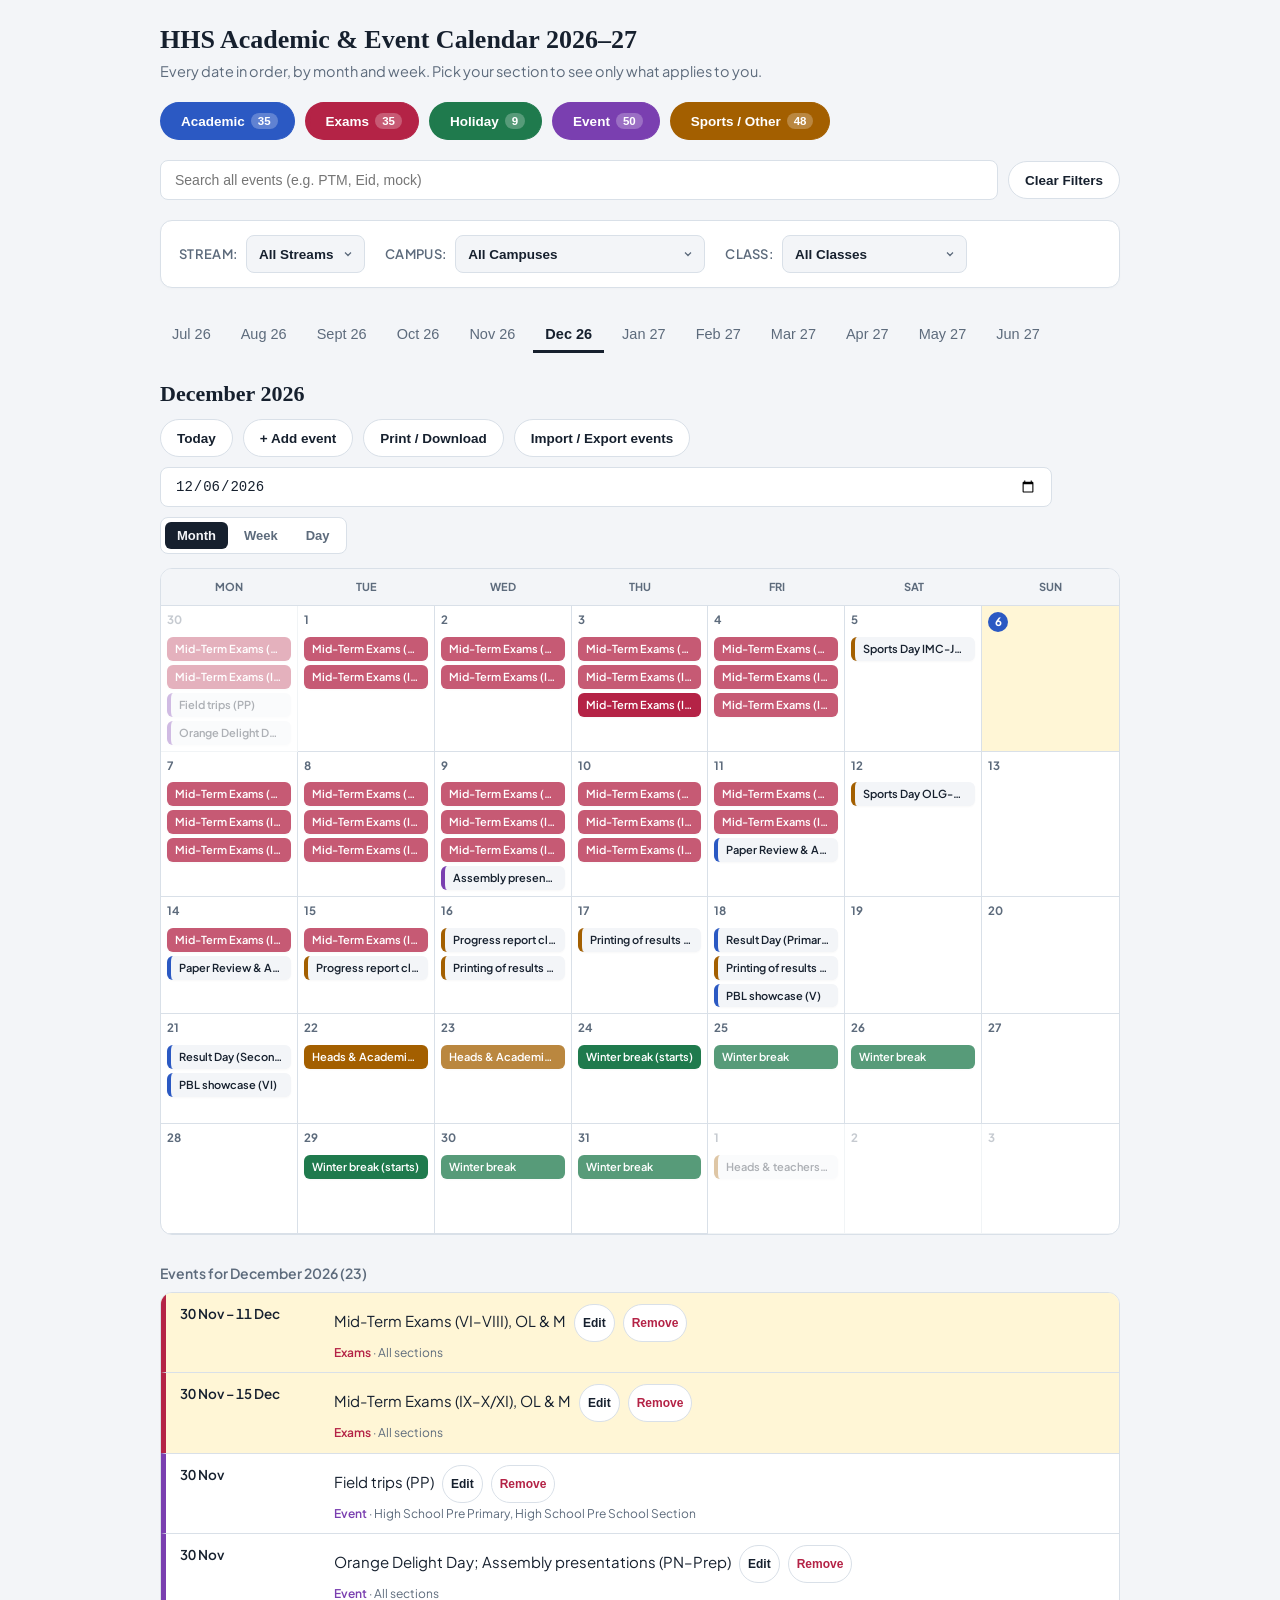
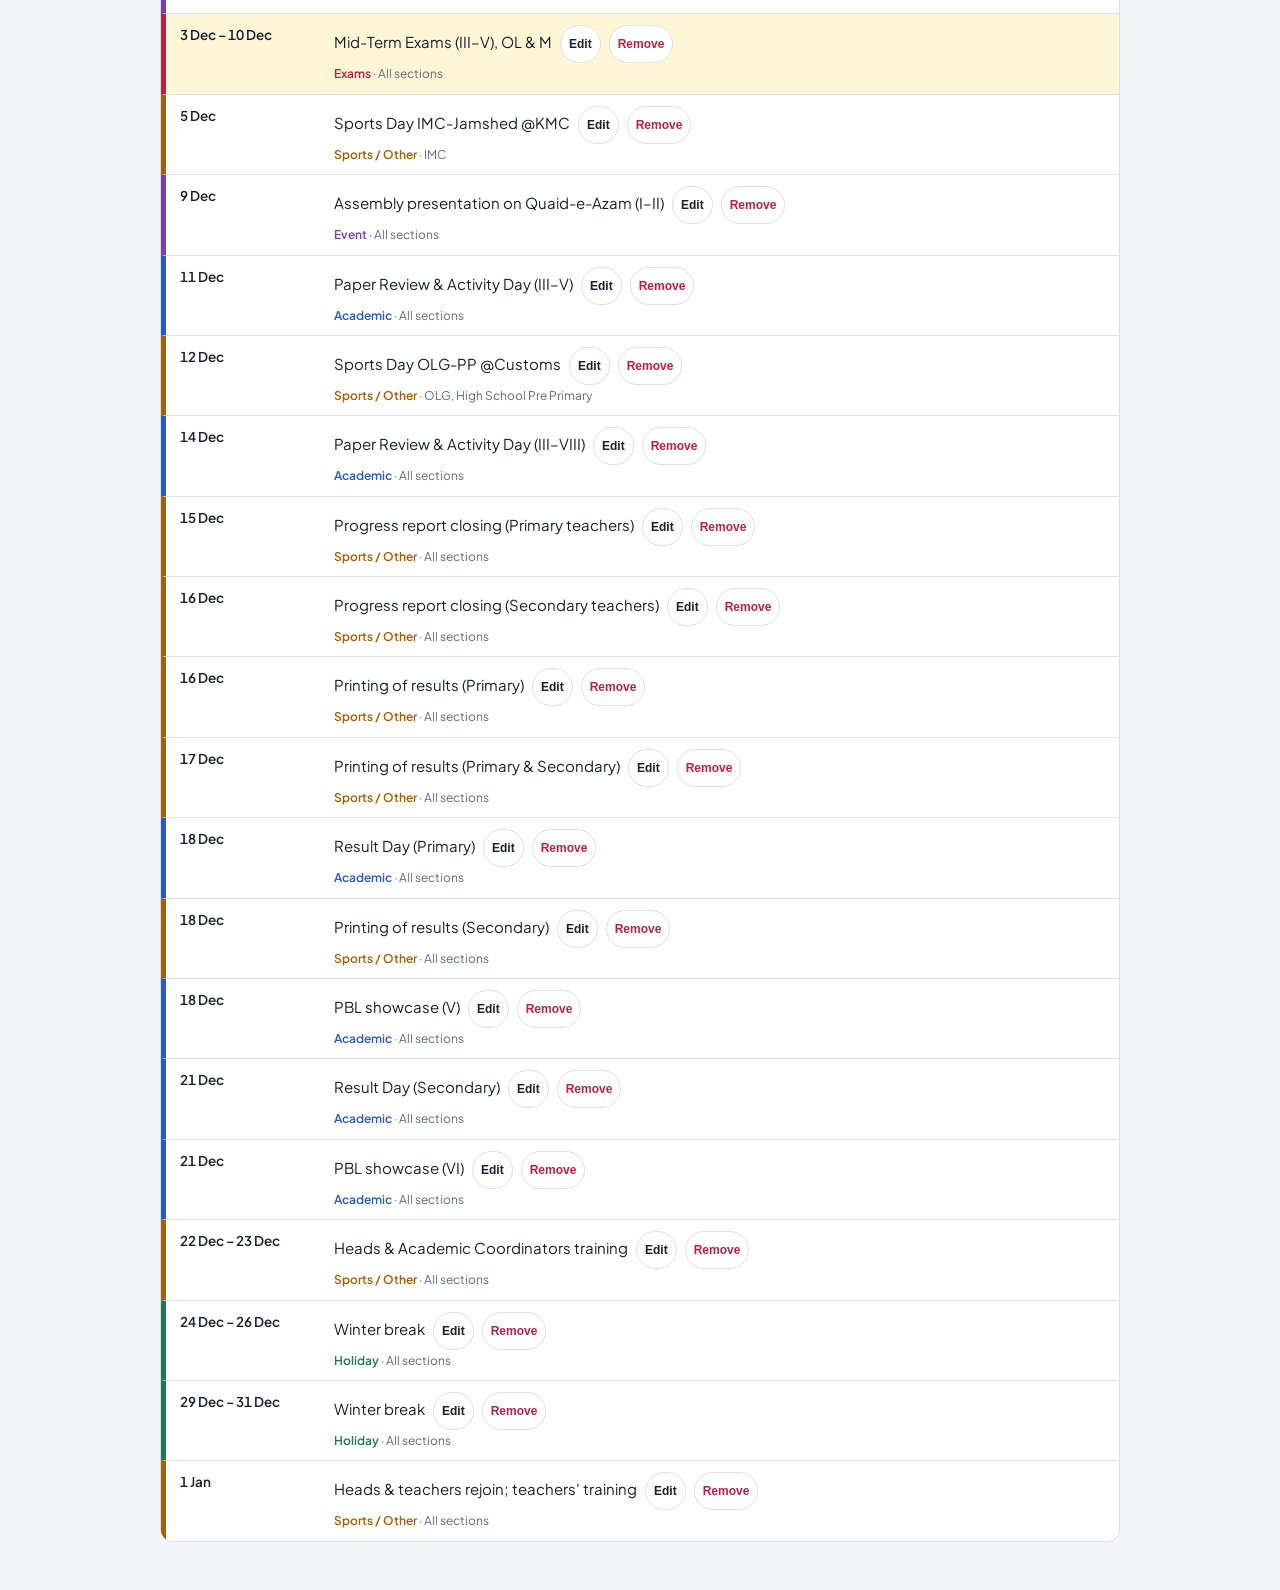
==== index.html @ fbc0bb76 "Create index.html" ====
<!doctype html>
<!--
 HHS CALENDAR 2026-27 : GUIDE FOR NON-PROGRAMMERS
 This file has 3 kinds of content, in this order:
   PART A  Look and feel  (the <style> block)       colours, spacing, fonts
   PART B  Page layout    (inside <body>)            titles, filter bars, buttons, empty boxes
   PART C  The program    (inside <script>)          events list, filters, calendar drawing
   PART D  Add / Edit / Print / Import-Export         (second half of the script)
   PART E  Excel and PDF upload                       (end of the script)
 Press Ctrl+F and search for  STEP 1, STEP 2 ...  to jump to a numbered section.
 The most common jobs:
   Add / change / delete a school event ........ STEP 2
   Rename an event type or class level ......... STEP 3
   Add or rename a campus ...................... STEP 4
   Change the academic year .................... STEP 1
   Change colours .............................. PART A (first lines of <style>)
 Never delete a quote ' or a backtick ` or a bar | by accident: they are part of the code.
-->
<html lang="en">
<head>
<meta charset="utf-8">
<meta name="viewport" content="width=device-width, initial-scale=1, viewport-fit=cover">
<title>HHS Academic & Event Calendar 2026–27</title>
<link href="https://fonts.googleapis.com/css2?family=Plus+Jakarta+Sans:wght@400;500;600;700;800&display=swap" rel="stylesheet">
<!-- PART A: LOOK AND FEEL. Everything between <style> and </style> only controls how things look (colours, sizes, spacing). It cannot break the events. To change a colour, edit the values in the :root { } list near the top. -->
<style>
:root {
  --bg: #f3f5f8;
  --card: #ffffff;
  --ink: #16202e;
  --mute: #5d6b7c;
  --line: #d9e0e8;
  
  /* Category Colors */
  --A: #2b59c3; /* Academic - Blue */
  --X: #b42346; /* Exams - Red */
  --H: #1f7a4d; /* Holiday - Green */
  --E: #7a3fb0; /* Event - Purple */
  --S: #a35f00; /* Sports/Other - Amber */
  --now: #fff6d6;

  box-sizing: border-box;
}

@media (prefers-color-scheme: dark) {
  :root:not([data-theme=light]) {
    --bg: #0e1520; --card: #161f2c; --ink: #e8edf3; --mute: #93a1b2; --line: #2a3646;
    --A: #7ea2ff; --X: #ff7d99; --H: #57c48c; --E: #c39bf0; --S: #f0b04a; --now: #3a3416;
  }
}

* { box-sizing: border-box; -webkit-tap-highlight-color: transparent; }
body {
  margin: 0;
  background: var(--bg);
  color: var(--ink);
  font: 15px/1.45 'Plus Jakarta Sans', system-ui, -apple-system, Segoe UI, Roboto, sans-serif;
  padding: 24px 16px 48px;
}
main { max-width: 960px; margin: 0 auto; }

/* Top Heading */
h1 { font: 700 26px/1.2 Georgia, 'Times New Roman', serif; margin: 0 0 6px; color: var(--ink); }
.sub { color: var(--mute); margin: 0 0 20px; font-size: 14.5px; }

/* Filter Bar & Chips */
.bar { display: flex; flex-wrap: wrap; gap: 10px; margin: 12px 0 20px; align-items: center; position: relative; }
.chip {
  border: 1px solid var(--line); background: var(--card); border-radius: 99px;
  padding: 8px 16px; cursor: pointer; font-size: 13.5px; font-weight: 600; color: var(--ink);
  transition: all 0.15s ease; display: inline-flex; align-items: center; justify-content: center; gap: 6px;
  min-height: 38px;
}
.chip[aria-pressed=true] { background: var(--ink); color: var(--bg); border-color: var(--ink); }
.cat { border-left: 5px solid var(--c); }
.cat[aria-pressed=true] { background: var(--c); border-color: var(--c); color: #ffffff; }
.cat-count {
  background: rgba(0,0,0,0.08); padding: 2px 7px; border-radius: 12px; font-size: 11.5px; font-weight: 700;
}
.cat[aria-pressed=true] .cat-count {
  background: rgba(255,255,255,0.25); color: #ffffff;
}

/* Search Wrapper & Autocomplete Suggestions Dropdown */
.search-wrapper { position: relative; flex: 1; min-width: 240px; }
input[type=search], input[type=date] {
  width: 100%; border: 1px solid var(--line); background: var(--card);
  border-radius: 8px; padding: 9px 14px; font-size: 14px; color: var(--ink); outline: none;
  min-height: 40px;
}
input[type=search]:focus, input[type=date]:focus { border-color: var(--A); box-shadow: 0 0 0 3px rgba(43,89,195,0.15); }

.suggestions-dropdown {
  position: absolute; top: 100%; left: 0; right: 0; margin-top: 4px;
  background: var(--card); border: 1px solid var(--line); border-radius: 10px;
  box-shadow: 0 8px 24px rgba(0,0,0,0.12); z-index: 100; max-height: 280px; overflow-y: auto;
  display: none;
}
.suggestions-dropdown.open { display: block; }
.suggestion-item {
  padding: 10px 14px; border-bottom: 1px solid var(--line); cursor: pointer;
  display: flex; justify-content: space-between; align-items: center; gap: 10px; font-size: 13px;
  transition: background 0.1s ease;
}
.suggestion-item:last-child { border-bottom: none; }
.suggestion-item:hover { background: var(--bg); }
.suggestion-title { font-weight: 600; color: var(--ink); flex: 1; white-space: nowrap; overflow: hidden; text-overflow: ellipsis; }
.suggestion-meta { font-size: 11.5px; color: var(--mute); display: flex; align-items: center; gap: 8px; flex-shrink: 0; }
.suggestion-tag { padding: 2px 6px; border-radius: 4px; background: var(--c); color: #fff; font-size: 10px; font-weight: 700; }

/* Dropdown Filters Row */
.dropdown-bar {
  display: flex; flex-wrap: wrap; gap: 14px 20px; margin-bottom: 22px;
  background: var(--card); padding: 14px 18px; border-radius: 12px; border: 1px solid var(--line);
  align-items: center; box-shadow: 0 1px 3px rgba(0,0,0,0.02);
}
.filter-item { display: flex; align-items: center; gap: 8px; }
.filter-item label { font-weight: 600; font-size: 13px; color: var(--mute); text-transform: uppercase; letter-spacing: 0.3px; }
select.compact-select {
  background: var(--bg); border: 1px solid var(--line); border-radius: 8px;
  padding: 8px 30px 8px 12px; font-weight: 600; font-size: 13.5px; color: var(--ink);
  -webkit-appearance: none; appearance: none; min-height: 38px;
  background-image: url("data:image/svg+xml,%3Csvg xmlns='http://www.w3.org/2000/svg' width='12' height='12' viewBox='0 0 24 24' fill='none' stroke='%235d6b7c' stroke-width='2.5'%3E%3Cpolyline points='6 9 12 15 18 9'%3E%3C/polyline%3E%3C/svg%3E");
  background-repeat: no-repeat; background-position: right 10px center; cursor: pointer;
}

/* Horizontal Month Tabs */
.tabs {
  display: flex; gap: 6px; overflow-x: auto; padding: 8px 0; margin-bottom: 20px;
  position: sticky; top: 0; background: var(--bg); z-index: 2;
}
.tabs button {
  flex: none; border: 0; border-bottom: 3px solid transparent; background: none;
  padding: 8px 12px; cursor: pointer; color: var(--mute); font-size: 14.5px; font-weight: 500;
}
.tabs button[aria-selected=true] { border-color: var(--ink); color: var(--ink); font-weight: 700; }

/* Calendar Controls Bar */
.cal-controls {
  display: flex; justify-content: space-between; align-items: center; margin-bottom: 14px; flex-wrap: wrap; gap: 12px;
}
.cal-actions { display: flex; align-items: center; gap: 10px; flex-wrap: wrap; }
.view-picker { display: flex; gap: 4px; background: var(--card); border: 1px solid var(--line); border-radius: 8px; padding: 4px; }
.view-btn { border: none; background: transparent; padding: 6px 12px; font-size: 13px; font-weight: 600; border-radius: 6px; cursor: pointer; color: var(--mute); }
.view-btn.active { background: var(--ink); color: var(--bg); }

/* Calendar Heading */
h2.month-heading { font: 700 22px Georgia, serif; margin: 0; color: var(--ink); }

/* Calendar Layout Grid */
.scroll { overflow-x: auto; border: 1px solid var(--line); border-radius: 12px; background: var(--card); margin-bottom: 28px; }
.grid { display: grid; grid-template-columns: repeat(7, minmax(110px, 1fr)); }
.grid-week { grid-template-columns: repeat(7, minmax(110px, 1fr)); }
.grid-day { grid-template-columns: 1fr; }

.dh { padding: 10px; font-weight: 700; font-size: 11px; text-transform: uppercase; color: var(--mute); border-bottom: 1px solid var(--line); background: var(--bg); text-align: center; }
.day { min-height: 110px; padding: 6px; border-right: 1px solid var(--line); border-bottom: 1px solid var(--line); display: flex; flex-direction: column; gap: 4px; position: relative; }
.day:nth-child(7n) { border-right: 0; }
.day.out { opacity: 0.35; }
.day.today { background: var(--now); }
.dn { font-size: 11.5px; font-weight: 700; color: var(--mute); margin-bottom: 4px; }
.today .dn b { background: var(--A); color: #fff; border-radius: 50%; width: 20px; height: 20px; display: inline-flex; align-items: center; justify-content: center; }

/* Calendar Event Pills */
.event-pill {
  padding: 4px 8px; border-radius: 6px; background: var(--bg);
  border-left: 4px solid var(--c); font-size: 11px; font-weight: 600;
  color: var(--ink); white-space: nowrap; overflow: hidden; text-overflow: ellipsis;
  cursor: pointer; box-shadow: 0 1px 2px rgba(0,0,0,0.03); transition: background 0.15s ease;
}
.event-pill:hover { background: var(--line); }
.event-pill.span-cont {
  background: var(--c); color: #ffffff; border-left: none;
}

/* Event List Overview */
h3 { font-size: 14px; color: var(--mute); margin: 20px 0 8px; font-weight: 600; }
ul { list-style: none; margin: 0; padding: 0; background: var(--card); border: 1px solid var(--line); border-radius: 12px; overflow: hidden; }
li { display: grid; grid-template-columns: 140px 1fr; gap: 2px 14px; padding: 11px 14px; border-left: 5px solid var(--c); border-top: 1px solid var(--line); }
li:first-child { border-top: 0; }
li.on { background: var(--now); }
.d { font-weight: 600; font-variant-numeric: tabular-nums; font-size: 13.5px; }
.m { grid-column: 2; font-size: 12px; color: var(--mute); }
.m b { color: var(--c); font-weight: 600; }
.none { color: var(--mute); margin: 0; font-size: 13.5px; }

@media(max-width: 520px) {
  li { grid-template-columns: 1fr; }
  .m { grid-column: 1; }
}

/* ===== ADD-ONS: dialogs, print, buttons ===== */
dialog{border:1px solid var(--line);border-radius:14px;background:var(--card);color:var(--ink);width:min(560px,calc(100% - 24px));padding:18px 20px;max-height:90vh;overflow:auto}
dialog::backdrop{background:rgba(0,0,0,.45)}
dialog h3{margin:0 0 10px;font-size:19px}.hint{font-size:12.5px;color:var(--mute);margin:6px 0}
.f{display:grid;gap:4px;margin-bottom:10px}.f label,dialog label{font-size:13px}.f2{display:grid;grid-template-columns:1fr 1fr;gap:10px}
dialog input:not([type=checkbox]),dialog select{font:inherit;color:inherit;background:var(--bg);border:1px solid var(--line);border-radius:8px;padding:8px 10px;width:100%}
.checks{display:flex;flex-wrap:wrap;gap:4px 14px;max-height:120px;overflow:auto}.checks label{display:flex;gap:5px;align-items:center}
.acts{display:flex;flex-wrap:wrap;gap:8px;justify-content:flex-end;margin-top:12px}dialog hr{border:0;border-top:1px solid var(--line);margin:16px 0 4px}
.del{color:var(--X);margin-left:8px;padding:2px 8px;font-size:12px}.mine{font-size:11px;color:var(--E);font-style:normal;border:1px solid var(--E);border-radius:10px;padding:0 6px}
#printArea{display:none}
dialog h4{margin:16px 0 6px;font-size:14px}.rv{overflow:auto;max-height:55vh;border:1px solid var(--line);border-radius:8px}.rv table{border-collapse:collapse;width:100%;font-size:12.5px}.rv th,.rv td{padding:5px 6px;border-bottom:1px solid var(--line);text-align:left;vertical-align:top}.rv input:not([type=checkbox]){min-width:190px}.bad{color:var(--X)}.wrn{color:var(--S)}dialog:has(.rv){width:min(920px,calc(100% - 24px))}
@media print{
  @page{margin:12mm}
  body{background:#fff;color:#000}dialog{display:none!important}
  body.pscreen .bar,body.pscreen .dropdown-bar,body.pscreen .tabs,body.pscreen .cal-actions,body.pscreen .sub,body.pscreen .suggestions-dropdown{display:none!important}
  body.pscreen .scroll{overflow:visible;border:0}
  body.plist main{display:none}body.plist #printArea{display:block;font:12px/1.35 system-ui,sans-serif}
  #printArea h1{font-size:20px;margin:0}#printArea h2{font-size:15px;margin:16px 0 4px;break-after:avoid}.psub{color:#444;margin:2px 0 8px}
  #printArea table{width:100%;border-collapse:collapse}#printArea th,#printArea td{border:1px solid #bbb;padding:4px 6px;text-align:left;vertical-align:top}
  #printArea tr{break-inside:avoid}#printArea th{background:#eee}
}
</style>
</head>
<!-- PART B: PAGE LAYOUT. These are the visible blocks of the page, from top to bottom: heading, type filter chips, search box, Stream/Campus/Class dropdowns, month tabs, buttons row, calendar grid, event list. Some boxes are empty here (cats, cal, overview) because the program in PART C fills them. -->
<body>
<main>
  <!-- Top Heading -->
  <h1>HHS Academic & Event Calendar 2026–27</h1>
  <p class="sub">Every date in order, by month and week. Pick your section to see only what applies to you.</p>

  <!-- Category Filter Pills with Dynamic Numbers -->
  <div class="bar" id="cats"></div>

  <!-- Search with Live Autocomplete Suggestions -->
  <div class="bar">
    <div class="search-wrapper">
      <input type="search" id="q" placeholder="Search all events (e.g. PTM, Eid, mock)" aria-label="Search events" autocomplete="off">
      <div class="suggestions-dropdown" id="suggestionsBox"></div>
    </div>
    <button class="chip" id="clrBtn">Clear Filters</button>
  </div>

  <!-- Dropdown Filters Bar -->
  <div class="dropdown-bar">
    <div class="filter-item">
      <label>Stream:</label>
      <select id="stSel" class="compact-select">
        <option value="ALL">All Streams</option>
        <option value="OL">O Level</option>
        <option value="M">Matric</option>
      </select>
    </div>
    <div class="filter-item">
      <label>Campus:</label>
      <select id="cpSel" class="compact-select"><option value="">All Campuses</option></select>
    </div>
    <div class="filter-item">
      <label>Class:</label>
      <select id="lvSel" class="compact-select"><option value="">All Classes</option></select>
    </div>
  </div>

  <!-- Sticky Month Navigation Tabs -->
  <div class="tabs" id="monthTabs"></div>

  <!-- Calendar Controls Bar -->
  <div class="cal-controls">
    <h2 class="month-heading" id="mHeading"></h2>
    <div class="cal-actions">
      <button class="chip" data-act="today">Today</button>
      <button class="chip" data-act="add">+ Add event</button>
      <button class="chip" data-act="print">Print / Download</button>
      <button class="chip" data-act="admin">Import / Export events</button>
      <input type="date" id="directDatePicker" aria-label="Select direct date">
      <div class="view-picker" id="viewPicker">
        <button class="view-btn active" data-v="month">Month</button>
        <button class="view-btn" data-v="week">Week</button>
        <button class="view-btn" data-v="day">Day</button>
      </div>
    </div>
  </div>

  <!-- Calendar Grid Display -->
  <div class="scroll"><div id="cal"></div></div>

  <!-- Detailed Event List Overview -->
  <div id="overview"></div>
</main>

<dialog id="dlg"></dialog>
<div id="printArea"></div>

<!-- PART C: THE PROGRAM. Everything below is JavaScript. It reads the events list, applies your filters and draws the calendar into the empty boxes of PART B. -->
<script>
/* STEP 1 | YEAR AND TODAY. ORIG keeps a copy of this page (used when you download a new-year file). Y0 is the year the academic session starts: 2026 means Jul 2026 to Jun 2027. TODAY is read from your computer clock. Change Y0 only if you are making a new year by hand. */
/* [KEEP FIRST] Snapshot of this page's own source, used by "Next-year setup" to build a new file. */
const ORIG=document.documentElement.outerHTML;
/* [YEAR] First year of the academic session (Jul Y0 - Jun Y0+1). Next-year setup updates this for you. */
const Y0=2026;
const _n=new Date(),TODAY=new Date(_n.getFullYear(),_n.getMonth(),_n.getDate());
/* STEP 2 | THE EVENTS LIST (the most edited part). One line = one event, in this order:  DATE|Title|Type|Stream|Campuses|Classes
   DATE   = month+day, e.g. 1015 is 15 Oct. 07-12 means 2026, 01-06 means 2027. A range is 0915-0924 (weekends skipped) or 0310+0312 (weekends included).
   Type   = A Academic, X Exams, H Holiday, E Event, S Sports/Other
   Stream = blank for both, OL for O Level, M for Matric
   Campuses = codes from STEP 4 separated by commas (blank = all campuses)
   Classes = letters from STEP 3 joined together, e.g. cd (blank = all classes)
   Example:  1015|Science Fair|E||OLG,OLC|cd
   To DELETE an event delete its whole line. Keep every line separate, do not leave empty lines, and do not type the | sign inside a title. */
const D=`0720|Heads' joining date|S
0722|Newly hired teachers join campus; induction by Heads|S
0723-0724|Induction training by QEC|S
0729|Teachers joining date|S
0730|Subject-focussed training by QEC|S
0731-0801|Orientation meetings at campuses / subject training (QEC)|S
0805|Chehlum|H
0806-0807|New academic year begins|A
0808|Meet & Greet: Gulshan Pre-School|A||HPS
0808|Meet & Greet: HHS Senior School & College|A||SSC
0813|Independence Day celebration (PP)|E||HPP|a
0813|AKU graduated batch: get-together & result celebration|E|M
0814|Independence Day|H
0817-0821|Student Council selection forms & interviews (this week)|A
0818|Spelling Bee (III–VIII) begins at class level|E|||cd
0819|Club activities: process begins|E
0821|English Elocution (III–VIII): poems shared|E|||cd
0822|Inter-Campus Futsal (VIII–XI), Girls & Boys @Society|S||OLS,SOC|de
0824-0828|Student Council elections (this week)|A
0824-0825|Inter-Section Cricket trials & matches (VI–XI)|S|||de
0826|Holiday: 12th Rabi-ul-Awal|H
0827-0828|Inter-Section Cricket trials & matches (VI–XI)|S|||de
0829|Inter-Campus Basketball (VIII–XI), Girls & Boys @Gulshan|S||OLG|de
0831|Club activities begin (VI–VIII)|E|||d
0831-0902|Inter-Section Cricket matches (VI–XI)|S|||de
0831|Pre-School: Fun with Art activities|E||HPS,HPP|a
0901|Inter School HUM Spelling Whizz: practice & rounds begin|E
0903|Inter-Campus Cricket (VIII–XI), Boys @external ground|S|||de
0904|Defence Day celebration (I–II)|E|||b
0907-0911|Inter-Class English Elocution (III–VIII), per SOW|E|||cd
0912|Inter-Campus TED Talks @Senior School & College|E||SSC
0914|Term Test I (III–X/XI), OL & Matric: zero period of 40 min|X|||cde
0915-0924|Term Test I (III–XI), OL & Matric|X|||cde
0919|FranklinCovey training for newly hired teachers @OLS & OLG|S|OL|OLS,OLG
0930|ISLM activities begin; Character Parade (PN–Prep); Read Aloud (I–II)|E|||ab
1001|Climate Conference @Gulshan: final preparations|E||OLG
1001|Inter-Campus Throwball, Girls (VIII–XI) @OLC|S||OLC|de
1003|Parent-Teacher Meeting (III–XI)|A|||cde
1003|Inter-Campus Scrabble (VI–XI) @Society|S||OLS,SOC|de
1005|Teachers' Day|E
1006|Alternative assessments begin (III–VII)|A|||cd
1010|Inter-Campus Badminton, Girls (VIII–XI) @OLG|S||OLG|de
1010|QEC trainings|S
1017|Inter-Campus Climate Conference|E
1019-1023|Robotics Project Day (VII), whole week|A|||d
1019-1023|Inter-Class Maths Olympiad (VI), this week|A|||d
1022|Inter-School Roshni Programme (IX & XI) @Clifton|E||OLC|e
1023|Term Tests II (VIII–XI) begin|X|||de
1024|Trainings by QEC|S
1026-1105|Term Tests II (VIII–XI): all classes end on the same date|X|||de
1031|Submit Grand Test & Mid-Term papers (III–X/XI, OL & M) to QEC|S
1102|Field trips begin (PP)|E||HPP,HPS|a
1102|Fur, Feather & Friendship Festival (PN–Nur)|E|||a
1102|Sensory Exploration Day & Puppet Show (Prep)|E|||a
1106|Bake Sale: Culinary Club showcase|E
1107|High Achievers' Ceremony|A
1108|Inter School Obhartay Sitaray (final event)|E
1109|Art, Quran (Nazra) & Computer practicals (OL & M)|X
1110|Inter School Literary Figure Art Competition @Senior School & College|E||SSC
1111-1113|Art, Quran (Nazra) & Computer practicals (OL & M)|X
1114+1115|SPELT Conference @HHS|E
1116-1120|Namaz Grand Tests (this week)|X|||c
1116|Social Studies (OL) III–V Grand Test|X|OL||c
1116|Sindhi (M) V Grand Test|X|M||c
1116-1120|Revision week: core subjects (III–V)|A|||c
1118|Quran (OL & M) III–V Grand Test|X|||c
1120|Universal Children's Day|E
1120|Islamiyat (M) III–V Grand Test|X|M||c
1121|Sports Day IMC-PECHS (afternoon) @KMC|S||PEC
1121|Sports Day TLC (morning) @KMC|S||TLC
1123|Social Studies (M) III–V Grand Test|X|M||c
1123|Islamiyat (OL) III–V Grand Test|X|OL||c
1123-1127|Revision week (VI–X/XI), M & OL|A|||de
1125|Computer Written (M) III–V Grand Test|X|M||c
1128|Sports Day Gulshan PP @Customs Academy|S||OLG,HPP
1130-1211|Mid-Term Exams (VI–VIII), OL & M|X|||d
1130-1215|Mid-Term Exams (IX–X/XI), OL & M|X|||e
1203-1210|Mid-Term Exams (III–V), OL & M|X|||c
1130|Field trips (PP)|E||HPP,HPS|a
1130|Orange Delight Day; Assembly presentations (PN–Prep)|E|||a
1205|Sports Day IMC-Jamshed @KMC|S||IMC
1209|Assembly presentation on Quaid-e-Azam (I–II)|E|||b
1211|Paper Review & Activity Day (III–V)|A|||c
1212|Sports Day OLG-PP @Customs|S||OLG,HPP
1214|Paper Review & Activity Day (III–VIII)|A|||cd
1215|Progress report closing (Primary teachers)|S
1216|Progress report closing (Secondary teachers)|S
1216|Printing of results (Primary)|S
1217|Printing of results (Primary & Secondary)|S
1218|Result Day (Primary)|A|||bc
1218|Printing of results (Secondary)|S
1218|PBL showcase (V)|A|||c
1221|Result Day (Secondary)|A|||de
1221|PBL showcase (VI)|A|||d
1222-1223|Heads & Academic Coordinators training|S
1224+1226|Winter break|H
1229+1231|Winter break|H
0101|Heads & teachers rejoin; teachers' training|S
0104|Result Day OLS (Senior), OLG, OLC (IX–XI)|A|OL|SSC,OLG,OLC|e
0106|School reopens for students|A
0107|Class photographs process begins|A
0111-0114|Urdu Elocution (III–V) & Urdu Declamation (VI–VIII), per SOW|E|||cd
0111|Field trips continue (end in Jan)|E
0111|Memory Sharing Day (PN–Prep)|E|||a
0111|Spelling Competition (I–II)|E|||b
0115|Inter-Class Urdu Elocution (III–V) at campuses|E|||c
0116|Sports Day OLS (morning) @KMC|S||OLS
0116|Sports Day Senior School & College (afternoon) @KMC|S||SSC
0116|Sports Day Gulshan @Customs|S||OLG
0118|HHS Fest @Port Grand: preparation begins at campuses|E
0118|Field trips (Primary & Secondary) to be planned|S
0118|SDG awareness quiz (III–V), parents can join|E|||c
0121|Sports Day Johar (morning) @Customs|S||JOH
0121|Sports Day OLN (afternoon) @Customs|S||OLN
0123|Admission tests for 2027–28|A
0123|Sports Day Clifton @United|S||OLC
0123|Sports Day Society @KMC|S||SOC
0128|Sports Day Fast Track @KMC|S||FT
0130|HHS Family Fest @Port Grand|E
0201|LIM Speech Competition: preparations begin|E
0204|Sports Day OLG Primary & Secondary @Customs|S||OLG
0205|Farewell of graduating batches|A
0207|Ramazan begins|H
0208-0218|Term Tests Matric (VIII–X)|X|M||de
0208|Scavenger Hunt (PN–Prep)|E|||a
0208|Poem Elocution (I–II): preparations begin|E|||b
0209-0212|HHS Founder's Day assembly presentations (this week)|E
0215-0226|Term Tests OL (III–XI)|X|OL||cde
0215-0226|Term Tests Matric (III–VII)|X|M||cd
0224|Submit Matric VIII–X Annual, Preliminary & AKU Mock papers to QEC|S|M
0225|Submit O Level X & XI Mock papers to QEC|S|OL
0301-0309|Ramzan last Ashra|H
0310+0312|Eid-ul-Fitr|H
0315-0330|Annual Examination Matric (VIII)|X|M||d
0315-0329|Preliminary Examination Matric (IX, X)|X|M||e
0315|Sensory Exploration Day (PN–Nur)|E|||a
0315|Fur, Feather & Friendship Festival (Prep)|E|||a
0315|Academic Fest (Prep, I, II)|A|||ab
0317|LIM Speech Competition submission|E
0318|ATPS X, XI (OL)|X|OL||e
0320|Parent-Teacher Meeting for Term Tests (III–VII)|A|||cd
0320|Inter-Campus Primary Scrabble @OLG|S||OLG|bc
0322|Pakistan Day celebration|E
0324-0408|Mock Examination OL (X, XI)|X|OL||e
0329-0402|Inter-Class STEM Project (VII), this week|A|||d
0401|Earth Day celebrations this month (PN–II)|E|||ab
0401|Scientific Exploration Day (I–II)|E|||b
0401|Poem Elocution (I–II)|E|||b
0403|Result Day IX, X (Matric)|A|M||e
0405|AKU-EB Board practicals (tentative)|X|M||e
0405|Result Day Matric VIII|A|M||d
0409|Submit Grand Test papers (M & OL, III–V) to QEC|S|||c
0410|PBL project displays (V & VI)|A|||cd
0412|New classes begin: AKU & Matric IX|A|M||e
0416|Submit Annual Exam papers (M & OL, III–VII, IX) to QEC|S
0417|Result Day X & XI (OL)|A|OL||e
0419-0423|Art, Computer Practical, Namaz & Quran Nazra Grand Tests|X|||c
0422|Earth Day|E
0426|Revision begins (III–VII)|A|||cd
0426|Quran (OL & M) III–V Grand Test|X|||c
0428|Islamiyat (OL) III–V Grand Test|X|OL||c
0428|Sindhi (M) V Grand Test|X|M||c
0428|Annual Examination IX (OL)|X|OL||e
0429|Islamiyat (M) III–V Grand Test|X|M||c
0430|Computer Written (M) Grand Test|X|M||c
0501|Labour Day|H
0503|Social Studies (OL & M) Grand Test|X
0503-0514|Annual Examination (VI–VIII): timings change from 3 May|X|||d
0507-0514|Annual Examination (III–V)|X|||c
0517-0521|Activity week (PP)|E||HPP,HPS|a
0518-0521|Promotion meetings (PP sections)|A||HPP,HPS|a
0524-0528|Promotion meetings (Primary & Secondary)|A|||bcde
0608-0609|Annual Result Day|A
0610-0611|Prize Distribution|E
0612|Prize Distribution|E
0612|Last working day for teachers|S
0618|Last working day for Heads (proposed)|S`.split('\n');

/* STEP 3 | NAMES. TN = names of event types (A, X, H, E, S). LV = class groups (a = Pre-School, b = I-II, c = III-V, d = VI-VIII, e = IX-XI). Change the words inside the quotes to rename them. */
const TN={A:'Academic',X:'Exams',H:'Holiday',E:'Event',S:'Sports / Other'},LV={a:'Pre-School (PN–Prep)',b:'I–II',c:'III–V',d:'VI–VIII',e:'IX–XI'};

/* STEP 4 | CAMPUSES. Two groups: OL (O Level) and M (Matric). Each line is  CODE:'Display name'. Use the CODE in STEP 2. To add a campus, copy a line and give it a new CODE and name. */
const CG={
  OL:{IMC:'IMC',PEC:'IMC PECHS',OLG:'OLG',OLC:'OLC',OLN:'OLN',OLS:'OLS (O Level School)',SSC:'OLS Senior School & College',JOH:'HHS Johar'},
  M:{HS:'High School',HPP:'High School Pre Primary',HPS:'High School Pre School Section',TLC:'TLC',FT:'Fast Track',SOC:'Society Campus'}
};
const CN={...CG.OL,...CG.M},CS={};Object.keys(CG).forEach(k=>Object.keys(CG[k]).forEach(c=>CS[c]=k));

/* STEP 5 | HELPER TOOLS (rarely edited). P turns 1015 into a real date. esc/dec make titles safe to show. parse turns one line of STEP 2 into an event the page can use. */
const P=s=>{const m=+s.slice(0,2);return new Date(m>=7?Y0:Y0+1,m-1,+s.slice(2))};
const esc=t=>t.replace(/&/g,'&amp;').replace(/</g,'&lt;').replace(/>/g,'&gt;').replace(/"/g,'&quot;');
const dec=t=>t.replace(/&lt;/g,'<').replace(/&gt;/g,'>').replace(/&quot;/g,'"').replace(/&amp;/g,'&');
const parse=(r,id,cu,x)=>{const[d,t,k,st='',c='',lv='']=r.split('|'),[a,b=a]=d.split(/[-+]/);return{id,cu,raw:r,s:P(a),e:P(b),all:d.includes('+'),t:cu||x?esc(t):t,k,st,c:c?c.split(','):[],lv}};
/* STEP 6 | MEMORY IN THIS BROWSER. Events you add with the + Add event button (CUS), and your edits/removals of the school's events (OVR), are kept in this browser only. They are not written into the file until you press Download file with all events. */
/* Events added by users are kept in this browser (localStorage), same line format as the list above. */
const LSK='hhsCustom'+Y0;let CUS=[];try{CUS=JSON.parse(localStorage.getItem(LSK)||'[]')}catch(x){}
const saveC=()=>{try{localStorage.setItem(LSK,JSON.stringify(CUS))}catch(x){}};
/* Edits and removals of the school's built-in events are kept in this browser too: {original line: new line, or null = removed}. */
const OSK='hhsOvr'+Y0;let OVR={};try{OVR=JSON.parse(localStorage.getItem(OSK)||'{}')}catch(x){}
const saveO=()=>{try{localStorage.setItem(OSK,JSON.stringify(OVR))}catch(x){}};
/* STEP 7 | THE MASTER LIST. E is the final list of events the page uses = school events (STEP 2) with your edits/removals applied + events you added. rebuild() recreates it after any change. */
const E=[];const rebuild=()=>E.splice(0,E.length,...D.filter(Boolean).flatMap((r,i)=>{const o=OVR[r];if(o===null)return[];const x=parse(o===undefined?r:o,i,0,o!==undefined);x.orig=r;x.ed=o!==undefined;return[x]}),...CUS.map((r,i)=>parse(r,'c'+i,1)));rebuild();

/* STEP 8 | SMALL HELPERS. strs works out which stream an event belongs to; $ finds a box on the page; addD adds days to a date; fm writes a date as text, e.g. 15 Oct. */
const strs=e=>e.st?[e.st]:e.c.length?[...new Set(e.c.map(c=>CS[c]))]:['OL','M'];
const tk=e=>e.k;
const $=id=>document.getElementById(id),addD=(d,n)=>new Date(d.getFullYear(),d.getMonth(),d.getDate()+n),ws=d=>addD(d,-((d.getDay()+6)%7));
const fm=(d,w)=>d.toLocaleDateString('en-GB',{day:'numeric',month:'short',...(w?{weekday:'short'}:{})});

/* STEP 9 | WHAT IS SELECTED RIGHT NOW. S remembers the month on screen, the ticked event types, the chosen stream/campus/class, the search words and the view (month, week or day). */
const S={c:(TODAY>=new Date(Y0,6,1)&&TODAY<=new Date(Y0+1,5,30))?TODAY:new Date(Y0,6,1),t:new Set(['A','X','H','E','S']),st:new Set(['OL','M']),cp:new Set(),lv:new Set(),q:'',view:'month'};

/* STEP 10 | FILTER RULES. pass() decides if an event should be shown, using the type chips, the dropdowns and the search box together. hit() checks whether an event falls on a given day. */
// Helper to check base filters excluding search term
const passBaseFilter = e => {
  const matchStream = strs(e).some(x=>S.st.has(x));
  const matchCampus = !S.cp.size || (e.c.length ? e.c.some(c=>S.cp.has(c)) : true);
  const matchLevel = !S.lv.size || !e.lv || [...e.lv].some(x=>S.lv.has(x));
  return matchStream && matchCampus && matchLevel;
};

const pass=e=>{
  const matchType = S.t.has(tk(e));
  const base = passBaseFilter(e);
  const q=S.q.trim().toLowerCase();
  const matchQ=!q||[e.t,TN[tk(e)]].join(' ').toLowerCase().includes(q);
  return matchType && base && matchQ;
};

const hit=(e,d)=>{const t=+d;if(t<+e.s||t>+e.e)return 0;return +e.s==+e.e||e.all||(d.getDay()%6!=0);};

/* STEP 11 | DRAWING THE CONTROLS. renderCats draws the type chips with their counts; renderDropdowns fills Campus and Class lists; renderTabs draws the Jul to Jun month tabs. */
function renderCats(){
  // Calculate category event counts dynamically based on active filters
  const counts = {A:0, X:0, H:0, E:0, S:0};
  E.filter(e => passBaseFilter(e)).forEach(e => {
    if(counts[e.k] !== undefined) counts[e.k]++;
  });

  $('cats').innerHTML=Object.entries(TN).map(([k,v])=>`
    <button class="chip cat" style="--c:var(--${k})" aria-pressed="${S.t.has(k)}" data-c="${k}">
      ${v} <span class="cat-count">${counts[k] || 0}</span>
    </button>
  `).join('');
}

function renderDropdowns(){
  const cpSel=$('cpSel');
  cpSel.innerHTML='<option value="">All Campuses</option>';
  const activeCampuses = new Map();
  Object.keys(CG).filter(k=>S.st.has(k)).forEach(k=>Object.entries(CG[k]).forEach(([c,v])=>activeCampuses.set(c,v)));
  activeCampuses.forEach((v,c)=>{
    cpSel.innerHTML+=`<option value="${c}" ${S.cp.has(c)?'selected':''}>${v}</option>`;
  });

  const lvSel=$('lvSel');
  lvSel.innerHTML='<option value="">All Classes</option>';
  Object.entries(LV).forEach(([k,v])=>{
    lvSel.innerHTML+=`<option value="${k}" ${S.lv.has(k)?'selected':''}>${v}</option>`;
  });
}

function renderTabs(){
  const months=Array.from({length:12},(_,i)=>{const m=(6+i)%12,y=Y0+(i>5?1:0);return{y,m,l:new Date(y,m,1).toLocaleDateString('en-GB',{month:'short',year:'2-digit'})}});
  $('monthTabs').innerHTML=months.map(m=>{
    const isAct=S.c.getFullYear()===m.y&&S.c.getMonth()===m.m;
    return `<button aria-selected="${isAct}" data-m="${m.y}-${m.m}">${m.l}</button>`;
  }).join('');
}

/* STEP 12 | DRAWING THE CALENDAR. draw() is the main painter: it redraws the controls, then the month, week or day grid, then the event list under it. It runs after every click. */
function draw(){
  renderCats();
  renderDropdowns();
  renderTabs();

  // Sync Direct Date Picker Value
  const yyyy = S.c.getFullYear();
  const mm = String(S.c.getMonth() + 1).padStart(2, '0');
  const dd = String(S.c.getDate()).padStart(2, '0');
  $('directDatePicker').value = `${yyyy}-${mm}-${dd}`;

  const c=S.c, today=TODAY;
  let from, daysCount, headerTitle;

  if(S.view === 'month') {
    const f=new Date(c.getFullYear(),c.getMonth(),1), l=new Date(c.getFullYear(),c.getMonth()+1,0);
    from = ws(f);
    daysCount = Math.round((addD(ws(l),7)-from)/864e5);
    headerTitle = c.toLocaleDateString('en-GB',{month:'long',year:'numeric'});
  } else if(S.view === 'week') {
    from = ws(c);
    daysCount = 7;
    const to = addD(from, 6);
    headerTitle = `Week of ${fm(from)} – ${fm(to)}`;
  } else {
    from = new Date(c.getFullYear(), c.getMonth(), c.getDate());
    daysCount = 1;
    headerTitle = c.toLocaleDateString('en-GB',{weekday:'long',day:'numeric',month:'long',year:'numeric'});
  }

  $('mHeading').textContent = headerTitle;

  document.querySelectorAll('.view-btn').forEach(btn=>{
    btn.classList.toggle('active', btn.dataset.v === S.view);
  });

  // Render Grid
  let gridClass = S.view==='week' ? 'grid grid-week' : (S.view==='day' ? 'grid grid-day' : 'grid');
  let daysHeader = S.view === 'day' 
    ? `<div class="dh">${c.toLocaleDateString('en-GB',{weekday:'short'})}</div>`
    : ['Mon','Tue','Wed','Thu','Fri','Sat','Sun'].map(d=>`<div class="dh">${d}</div>`).join('');

  let g=`<div class="${gridClass}">${daysHeader}`;
  
  for(let i=0; i<daysCount; i++){
    const d=addD(from,i), ev=E.filter(e=>pass(e)&&hit(e,d));
    const isOut = S.view === 'month' && d.getMonth() !== c.getMonth();
    
    g+=`<div class="day${isOut?' out':''}${+d==+today?' today':''}">
         <div class="dn"><b>${d.getDate()}</b></div>`;
    
    ev.forEach(e => {
      const isMultiDay = +e.s !== +e.e;
      const isStart = +d === +e.s;
      
      if (!isMultiDay || isStart) {
        const pillText = isMultiDay ? `${e.t} (starts)` : e.t;
        g += `<div class="event-pill ${isMultiDay ? 'span-cont' : ''}" style="--c:var(--${tk(e)})" title="${TN[tk(e)]}: ${e.t}">
                ${pillText}
              </div>`;
      } else {
        g += `<div class="event-pill span-cont" style="--c:var(--${tk(e)}); opacity: 0.75;" title="Continuing: ${e.t}">
                ${e.t}
              </div>`;
      }
    });

    g+='</div>';
  }
  $('cal').innerHTML=g+'</div>';

  // Render Detailed Event Overview below
  let endRange = addD(from, daysCount - 1);
  const visibleEvents = E.filter(e=>pass(e)&&(+e.e>=+from && +e.s<=+endRange)).sort((a,b)=>a.s-b.s);

  let ov = `<h3>Events for ${headerTitle} (${visibleEvents.length})</h3>`;
  if(visibleEvents.length){
    ov += '<ul>' + visibleEvents.map(e => `
      <li style="--c:var(--${tk(e)})" class="${e.s<=today&&e.e>=today?'on':''}">
        <span class="d">${+e.s==+e.e ? fm(e.s) : fm(e.s)+' – '+fm(e.e)}</span>
        <span>${e.t}${e.cu||e.ed?` <em class="mine">${e.cu?'added by you':'edited'}</em>`:''}<button class="chip del" data-edit="${e.id}" style="color:inherit">Edit</button><button class="chip del" data-del="${e.id}">Remove</button></span>
        <span class="m"><b>${TN[tk(e)]}</b> · ${e.c.length ? e.c.map(x=>CN[x]).join(', ') : 'All sections'}</span>
      </li>
    `).join('') + '</ul>';
  } else {
    ov += '<p class="none">Nothing scheduled for this period.</p>';
  }

  $('overview').innerHTML = ov;
}

// Live Autocomplete Suggestions logic
/* STEP 13 | SEARCH BOX. Shows suggestions while typing and jumps to the event you pick. */
const qInput = $('q');
const suggestionsBox = $('suggestionsBox');

function updateSuggestions(){
  const val = qInput.value.trim().toLowerCase();
  if(!val) {
    suggestionsBox.classList.remove('open');
    suggestionsBox.innerHTML = '';
    return;
  }

  // Filter matching events based on query and base stream/campus filters
  const matches = E.filter(e => passBaseFilter(e) && e.t.toLowerCase().includes(val)).slice(0, 8);

  if(!matches.length){
    suggestionsBox.innerHTML = '<div class="suggestion-item"><span class="suggestion-title" style="color:var(--mute)">No matching calendar events</span></div>';
  } else {
    suggestionsBox.innerHTML = matches.map(e => `
      <div class="suggestion-item" data-id="${e.id}">
        <span class="suggestion-title">${e.t}</span>
        <div class="suggestion-meta">
          <span>${+e.s === +e.e ? fm(e.s) : fm(e.s) + ' - ' + fm(e.e)}</span>
          <span class="suggestion-tag" style="--c:var(--${tk(e)})">${TN[tk(e)]}</span>
        </div>
      </div>
    `).join('');
  }
  suggestionsBox.classList.add('open');
}

qInput.addEventListener('input', e => {
  S.q = e.target.value;
  updateSuggestions();
  draw();
});

qInput.addEventListener('focus', () => { if(qInput.value.trim()) updateSuggestions(); });

suggestionsBox.addEventListener('click', e => {
  const item = e.target.closest('.suggestion-item');
  if(!item || !item.dataset.id) return;
  
  const selectedEvent = E.find(ev => ev.id == item.dataset.id);
  if(selectedEvent) {
    S.q = selectedEvent.t;
    qInput.value = selectedEvent.t;
    S.c = new Date(selectedEvent.s.getFullYear(), selectedEvent.s.getMonth(), 1);
    suggestionsBox.classList.remove('open');
    draw();
  }
});

// Close suggestions on outside click
document.addEventListener('click', e => {
  if(!e.target.closest('.search-wrapper')) {
    suggestionsBox.classList.remove('open');
  }
});

// Direct Date Picker
$('directDatePicker').addEventListener('change', e=>{
  if(e.target.value) {
    const [y, m, d] = e.target.value.split('-').map(Number);
    S.c = new Date(y, m - 1, d);
    draw();
  }
});

/* STEP 14 | WHAT HAPPENS WHEN YOU CLICK a type chip, month tab, Clear Filters or the Month/Week/Day buttons. */
document.addEventListener('click',ev=>{
  const b=ev.target.closest('button');
  if(!b)return;

  if(b.id==='clrBtn'){
    S.t=new Set(['A','X','H','E','S']); S.st=new Set(['OL','M']); S.cp.clear(); S.lv.clear(); S.q=''; $('q').value='';
    suggestionsBox.classList.remove('open');
  }
  if(b.dataset.c){
    const k=b.dataset.c;
    S.t.has(k)?S.t.delete(k):S.t.add(k);
  }
  if(b.dataset.m){
    const [y,m]=b.dataset.m.split('-');
    S.c=new Date(y,m,1);
  }
  if(b.dataset.v){
    S.view = b.dataset.v;
  }
  draw();
});

/* STEP 15 | WHAT HAPPENS WHEN YOU CHANGE a dropdown (Stream, Campus, Class) or the date picker. */
document.addEventListener('change',e=>{
  if(e.target.id==='stSel'){
    const v=e.target.value;
    S.st = (v==='ALL') ? new Set(['OL','M']) : new Set([v]);
    S.cp.clear(); draw();
  }
  if(e.target.id==='cpSel'){ S.cp.clear(); if(e.target.value) S.cp.add(e.target.value); draw(); }
  if(e.target.id==='lvSel'){ S.lv.clear(); if(e.target.value) S.lv.add(e.target.value); draw(); }
});

/* PART D: ADD / EDIT / PRINT / IMPORT-EXPORT. The rest of this script adds the extra buttons in the button row. */
/* ===================== ADD-ONS (add event, print/download, next-year setup) ===================== */
/* STEP 16 | DATE AND FILE HELPERS for the buttons below: md writes a date as 1015, dl downloads a file, openD opens a pop-up window. */
const md=d=>String(d.getMonth()+1).padStart(2,'0')+String(d.getDate()).padStart(2,'0');
const ymd=d=>d.getFullYear()+md(d);
const dlg=$('dlg'),openD=h=>{dlg.innerHTML=h;dlg.showModal()};
const dl=(name,txt,type)=>{const a=document.createElement('a');a.href=URL.createObjectURL(new Blob([txt],{type}));a.download=name;document.body.appendChild(a);a.click();a.remove()};
/* STEP 17 | PRINT AND DOWNLOAD BUILDERS. They prepare the printable list, the Excel (CSV) file and the calendar (.ics) file from the events currently shown. */
const fsum=()=>[S.st.size<2?[...S.st].map(x=>x==='OL'?'O Level':'Matric').join(''):'',[...S.cp].map(c=>CN[c]).join(', '),[...S.lv].map(l=>'Classes '+LV[l]).join(', '),S.t.size<5?[...S.t].map(k=>TN[k]).join(' / '):'',S.q?'Search: '+S.q:''].filter(Boolean).join(' · ')||'All streams, campuses and classes';
const scoped=sc=>{const f=new Date(S.c.getFullYear(),S.c.getMonth(),1),l=new Date(S.c.getFullYear(),S.c.getMonth()+1,0);return E.filter(e=>pass(e)&&(sc==='year'||(+e.e>=+f&&+e.s<=+l))).sort((a,b)=>a.s-b.s)};
const monthName=()=>S.c.toLocaleDateString('en-GB',{month:'long',year:'numeric'});
const who=e=>(e.c.length?e.c.map(c=>CN[c]).join(', '):'All')+(e.lv?' · Classes '+[...e.lv].map(l=>LV[l]).join(', '):'');
const rng=(e,w)=>+e.s==+e.e?fm(e.s,w):fm(e.s)+' – '+fm(e.e);
const listHTML=(evs,title)=>{let h=`<h1>${title}</h1><p class="psub">${fsum()} · printed ${fm(TODAY)} ${TODAY.getFullYear()}</p>`,cur='';
  evs.forEach(e=>{const m=e.s.toLocaleDateString('en-GB',{month:'long',year:'numeric'});if(m!==cur){if(cur)h+='</tbody></table>';cur=m;h+=`<h2>${m}</h2><table><thead><tr><th>Date</th><th>Event</th><th>Type</th><th>Applies to</th></tr></thead><tbody>`}
    h+=`<tr><td>${rng(e,1)}</td><td>${e.t}</td><td>${TN[e.k]}</td><td>${who(e)}</td></tr>`});
  return h+(cur?'</tbody></table>':'<p>No events match these filters.</p>')};
const q=t=>'"'+dec(t).replace(/"/g,'""')+'"';
const csv=evs=>'\ufeff'+['Start,End,Event,Type,Stream,Applies to'].concat(evs.map(e=>[ymd(e.s).replace(/(\d{4})(\d\d)(\d\d)/,'$1-$2-$3'),ymd(e.e).replace(/(\d{4})(\d\d)(\d\d)/,'$1-$2-$3'),q(e.t),TN[e.k],strs(e).length>1?'Both':strs(e)[0],q(who(e))].join(','))).join('\r\n');
const ics=evs=>{const x=t=>dec(t).replace(/[\\;,]/g,'\\$&').replace(/\n/g,'\\n');return 'BEGIN:VCALENDAR\r\nVERSION:2.0\r\nPRODID:-//HHS Calendar//EN\r\n'+evs.map(e=>`BEGIN:VEVENT\r\nUID:${e.id}-${ymd(e.s)}@hhs-calendar\r\nDTSTAMP:${ymd(TODAY)}T000000Z\r\nDTSTART;VALUE=DATE:${ymd(e.s)}\r\nDTEND;VALUE=DATE:${ymd(addD(e.e,1))}\r\nSUMMARY:${x(e.t)}\r\nCATEGORIES:${TN[e.k]}\r\nDESCRIPTION:${x(who(e))}\r\nEND:VEVENT\r\n`).join('')+'END:VCALENDAR\r\n'};
/* STEP 18 | THE POP-UP WINDOWS. addForm = Add/Edit event, printForm = Print / Download, adminForm = Import / Export events. To change wording in a pop-up, edit the text here. */
const checks=(n,o)=>`<div class="checks">${Object.entries(o).map(([c,v])=>`<label><input type="checkbox" name="${n}" value="${c}"> ${v}</label>`).join('')}</div>`;
const addForm=()=>`<form method="dialog" id="addF"><h3>Add an event</h3><input type="hidden" name="eidx" value=""><input type="hidden" name="borig" value="">
<div class="f"><label>Event title</label><input name="t" required maxlength="120"></div>
<div class="f2"><div class="f"><label>Start date</label><input type="date" name="s" required min="${Y0}-07-01" max="${Y0+1}-06-30"></div><div class="f"><label>End date (optional)</label><input type="date" name="e" min="${Y0}-07-01" max="${Y0+1}-06-30"></div></div>
<div class="f"><label>Type</label><select name="k">${Object.entries(TN).map(([k,v])=>`<option value="${k}">${v}</option>`).join('')}</select></div>
<div class="f"><label>Stream</label><select name="st"><option value="">Both streams</option><option value="OL">O Level</option><option value="M">Matric</option></select></div>
<div class="f"><label>Campuses (none ticked = all)</label>${checks('c',CN)}</div>
<div class="f"><label>Classes (none ticked = all)</label>${checks('lv',LV)}</div>
<label><input type="checkbox" name="we"> Include Saturdays and Sundays in a date range</label>
<p class="hint">Saved in this browser only. To make it permanent for everyone, use Import / Export events, then "Download new calendar file" with the same year.</p>
<div class="acts"><button class="chip" value="cancel" formnovalidate>Cancel</button><button class="chip" value="ok">Save event</button></div></form>`;
const printForm=()=>`<form method="dialog"><h3>Print or download</h3><p class="hint">Uses your current filters: ${fsum()}</p>
<div class="f"><label>What to include</label><select id="pScope"><option value="screen">Print exactly what is on screen (current view)</option><option value="month">List of ${monthName()}</option><option value="year">List of the whole year</option></select></div>
<p class="hint">Excel (CSV) and Calendar (.ics) files follow the same choice. Choose "Save as PDF" in the print window to get a PDF.</p>
<div class="acts"><button class="chip" value="cancel">Close</button><button class="chip" type="button" data-act="csv">Excel (CSV)</button><button class="chip" type="button" data-act="ics">Calendar (.ics)</button><button class="chip" type="button" data-act="doprint">Print / PDF</button></div></form>`;
const adminForm=()=>`<form method="dialog"><h3>Import / Export events</h3><p class="hint">This file is for ${Y0}–${String(Y0+1).slice(2)}. Anything you upload or add goes into the year of the file you have open.</p>
<h4>Step 1. Create the new-year file</h4>
<div class="f"><label>Academic year starting</label><input type="number" id="nY" value="${Y0+1}" min="${Y0}" max="${Y0+10}"></div>
<label><input type="checkbox" id="nB"> Copy this year's calendar forward as a starting point (dates move by whole weeks; holidays are marked "(verify date)" because Eid, Chehlum and Ramazan change every year)</label><br>
<label><input type="checkbox" id="nC" checked> Include my added events and my edits/removals</label>
<div class="acts"><button class="chip" type="button" data-act="newfile">Download new-year file</button></div>
<h4>Step 2. Add events in bulk (open the new file first)</h4>
<div class="acts" style="justify-content:flex-start"><button class="chip" type="button" data-act="tpl">1. Download Excel template</button><label class="chip">2. Upload filled Excel / CSV<input type="file" id="xlF" accept=".xlsx,.xls,.csv" hidden></label><label class="chip">Or upload a PDF calendar<input type="file" id="pdfF" accept=".pdf" hidden></label></div>
<p class="hint">Fill the template (a sheet explains every column), save it and upload it. A PDF in the same grid layout as the school calendar also works. You will see a review list to correct or untick rows before anything is saved.</p>
<h4>Step 3. Keep it</h4>
<div class="acts" style="justify-content:flex-start"><button class="chip" type="button" data-act="savefile">Download file with all events (${Y0}–${String(Y0+1).slice(2)})</button><button class="chip" type="button" data-act="expX">My added events (Excel)</button><button class="chip" type="button" data-act="rstO">Restore original events</button><button class="chip del" type="button" data-act="clrC">Remove all my added events</button></div>
<div class="acts"><button class="chip" value="cancel">Close</button></div></form>`;
/* STEP 19 | NEW-YEAR FILE BUILDER. ser turns an event back into a line of STEP 2, shifting it by whole weeks for the next year. Holidays get (verify date). */
const ser=(e,n)=>{const sh=d=>md(addD(d,364*n));const dt=sh(e.s)+(+e.e>+e.s?(e.all?'+':'-')+sh(e.e):'');let t=dec(e.t).replace(/`/g,"'").replace(/\$\{/g,'$ {');if(n&&e.k==='H')t+=' (verify date)';return [dt,t,e.k,e.st,e.c.join(','),e.lv].join('|').replace(/\|+$/,'')};
const printNow=cls=>{dlg.close();document.body.classList.add(cls);setTimeout(()=>window.print(),80)};
addEventListener('afterprint',()=>document.body.classList.remove('plist','pscreen'));
/* STEP 20 | BUTTON ACTIONS for Remove, Edit, Today, + Add event, Print / Download, Import / Export, Download new file, Restore original events and Remove all my added events. */
document.addEventListener('click',ev=>{
  const del=ev.target.closest('[data-del]');
  if(del){const e=E.find(x=>x.id==del.dataset.del);if(e&&confirm('Remove "'+dec(e.t)+'"?'+(e.cu?'':' You can bring it back with "Restore original events" in Import / Export events.'))){if(e.cu){const i=CUS.indexOf(e.raw);if(i>-1)CUS.splice(i,1);saveC()}else{OVR[e.orig]=null;saveO()}rebuild();draw()}return}
  const ed=ev.target.closest('[data-edit]');
  if(ed){const e=E.find(x=>x.id==ed.dataset.edit);if(e){openD(addForm());const f=$('addF'),iso=d=>d.getFullYear()+'-'+String(d.getMonth()+1).padStart(2,'0')+'-'+String(d.getDate()).padStart(2,'0');
    f.querySelector('h3').textContent='Edit event';f.eidx.value=e.cu?CUS.indexOf(e.raw):'';f.borig.value=e.cu?'':e.orig;f.t.value=dec(e.t);f.s.value=iso(e.s);f.e.value=+e.e>+e.s?iso(e.e):'';f.k.value=e.k;f.st.value=e.st;f.we.checked=e.all;
    f.querySelectorAll('[name=c]').forEach(i=>i.checked=e.c.includes(i.value));f.querySelectorAll('[name=lv]').forEach(i=>i.checked=e.lv.includes(i.value))}return}
  const b=ev.target.closest('[data-act]');if(!b)return;const a=b.dataset.act,sc=($('pScope')||{}).value||'month';
  if(a==='today'){S.c=TODAY<new Date(Y0,6,1)||TODAY>new Date(Y0+1,5,30)?new Date(Y0,6,1):TODAY;draw()}
  else if(a==='add')openD(addForm());else if(a==='print')openD(printForm());else if(a==='admin')openD(adminForm());
  else if(a==='doprint'){if(sc==='screen')printNow('pscreen');else{$('printArea').innerHTML=listHTML(scoped(sc),'HHS Calendar '+Y0+'–'+String(Y0+1).slice(2)+(sc==='month'?' · '+monthName():''));printNow('plist')}}
  else if(a==='csv')dl('HHS-calendar-'+(sc==='year'?'year':md(S.c).slice(0,2))+'.csv',csv(scoped(sc==='year'?'year':'month')),'text/csv');
  else if(a==='ics')dl('HHS-calendar.ics',ics(scoped(sc==='year'?'year':'month')),'text/calendar');
  else if(a==='tpl')tpl();else if(a==='expX')expX();else if(a==='doimp')doImp();else if(a==='closeD')dlg.close();
  else if(a==='newfile'||a==='savefile'){const sv=a==='savefile',n=sv?0:Math.max(0,+$('nY').value-Y0),inc=sv||$('nC').checked,cp=sv||$('nB').checked;
    let h=ORIG.replace(/const D=`[\s\S]*?`\.split/,()=>'const D=`'+E.filter(e=>e.cu?inc:cp).map(e=>ser(e,n)).join('\n')+'`.split').replace(/const Y0=\d+;/,()=>'const Y0='+(Y0+n)+';');
    const o=Y0+'–'+String(Y0+1).slice(2),w=(Y0+n)+'–'+String(Y0+n+1).slice(2);h=h.split(o).join(w);
    dl('HHS-Calendar-'+(Y0+n)+'-'+String(Y0+n+1).slice(2)+'.html','<!doctype html>\n'+h,'text/html');if(sv&&(CUS.length||Object.keys(OVR).length)&&confirm('Your changes are now inside the downloaded file. Clear the copies saved in this browser so nothing shows twice when you open the new file?')){CUS=[];OVR={};saveC();saveO();rebuild();dlg.close();draw()}}
  else if(a==='rstO'){const n=Object.keys(OVR).length;if(!n)alert('Nothing to restore: no built-in event has been edited or removed.');else if(confirm('Undo all edits and removals of the school\'s original events ('+n+')? Events you added are kept.')){OVR={};saveO();rebuild();dlg.close();draw()}}
  else if(a==='clrC'&&confirm('Remove all events you added in this browser?')){CUS=[];saveC();rebuild();dlg.close();draw()}
});
/* STEP 21 | SAVING THE ADD / EDIT FORM. Checks the dates, builds the event line and saves it. */
document.addEventListener('submit',ev=>{
  if(ev.target.getAttribute('id')!=='addF'||(ev.submitter&&ev.submitter.value==='cancel'))return;
  const f=new FormData(ev.target),s0=new Date(f.get('s')+'T00:00'),en=f.get('e')?new Date(f.get('e')+'T00:00'):s0;
  if(en<s0){ev.preventDefault();alert('The end date is before the start date.');return}
  const raw=md(s0)+(+en>+s0?(f.get('we')?'+':'-')+md(en):'')+'|'+f.get('t').replace(/\|/g,'/').trim()+'|'+f.get('k')+'|'+f.get('st')+'|'+f.getAll('c').join(',')+'|'+f.getAll('lv').join('');
  const eid=f.get('eidx'),bo=f.get('borig');if(bo){OVR[bo]=raw;saveO()}else{if(eid!==''&&CUS[+eid]!==undefined)CUS[+eid]=raw;else CUS.push(raw);saveC()}rebuild();S.c=new Date(s0.getFullYear(),s0.getMonth(),1);draw()});

/* PART E: EXCEL AND PDF UPLOAD. Both end in the Review screen so nothing is saved by mistake. */
/* ===== BULK UPLOAD: Excel/CSV template and PDF reader (both end in a review screen) ===== */
const loadJS=u=>new Promise((ok,no)=>{const x=document.createElement('script');x.src=u;x.onload=ok;x.onerror=()=>no(new Error('Could not load '+u+'. Check your internet connection.'));document.head.appendChild(x)});
/* STEP 22 | EXCEL TEMPLATE. Creates the downloadable template (column names, 3 sample rows, an Instructions sheet) and the export of your added events. To add a column or change the sample rows, edit here. */
const HEAD=['Start date (DD/MM/YYYY)','End date (optional)','Event title','Type','Stream','Campuses','Classes','Include weekends (Yes/No)'];
const csvLine=r=>r.map(v=>'"'+String(v).replace(/"/g,'""')+'"').join(',');
const tpl=async()=>{const smp=[['15/10/'+Y0,'','Science Fair','Event','Both','OLG, OLC','III-V, VI-VIII','No'],['09/11/'+Y0,'13/11/'+Y0,'Unit Tests','Exams','Matric','','VI-VIII','No'],['23/03/'+(Y0+1),'','Pakistan Day','Holiday','Both','','','No']];
 const ins=[['HOW TO FILL THE EVENTS SHEET'],['Delete the 3 sample rows, then add one event per row.'],['Dates: DD/MM/YYYY or a normal Excel date. Date must fall between 1 Jul '+Y0+' and 30 Jun '+(Y0+1)+'.'],['End date: leave empty for a one-day event.'],[''],['Type (choose one)',...Object.values(TN)],['Stream (choose one)','Both','O Level','Matric'],['Campuses','Leave empty for all campuses, or type names separated by commas:',...Object.values(CN)],['Classes','Leave empty for all classes, or type separated by commas:',...Object.values(LV)],['Include weekends','Yes = a date range also covers Saturdays and Sundays. Default No.']];
 try{await loadJS('https://cdnjs.cloudflare.com/ajax/libs/xlsx/0.18.5/xlsx.full.min.js');const wb=XLSX.utils.book_new(),w1=XLSX.utils.aoa_to_sheet([HEAD,...smp]);w1['!cols']=[22,18,44,16,10,26,22,22].map(w=>({wch:w}));XLSX.utils.book_append_sheet(wb,w1,'Events');XLSX.utils.book_append_sheet(wb,XLSX.utils.aoa_to_sheet(ins),'Instructions');XLSX.writeFile(wb,'HHS-events-template.xlsx')}
 catch(x){dl('HHS-events-template.csv','\ufeff'+[HEAD,...smp].map(csvLine).join('\r\n'),'text/csv');alert('The Excel library could not load, so a CSV template was downloaded instead. Open it in Excel and save as CSV when done.')}};
const expX=async()=>{const rows=CUS.map(r=>parse(r,0,1)).map(e=>[fm(e.s)+' '+e.s.getFullYear(),+e.e>+e.s?fm(e.e)+' '+e.e.getFullYear():'',dec(e.t),TN[e.k],e.st?SN2[e.st]:'Both',e.c.map(c=>CN[c]).join(', '),[...e.lv].map(l=>LV[l]).join(', '),e.all?'Yes':'No']);
 try{await loadJS('https://cdnjs.cloudflare.com/ajax/libs/xlsx/0.18.5/xlsx.full.min.js');const wb=XLSX.utils.book_new();XLSX.utils.book_append_sheet(wb,XLSX.utils.aoa_to_sheet([HEAD,...rows]),'Events');XLSX.writeFile(wb,'my-added-events.xlsx')}catch(x){dl('my-added-events.csv','\ufeff'+[HEAD,...rows].map(csvLine).join('\r\n'),'text/csv')}};
const SN2={OL:'O Level',M:'Matric'};
/* STEP 23 | READING EXCEL / CSV. Converts each row of the uploaded sheet into an event: reads the date in several formats, matches Type / Stream / Campus / Class names, and flags problems (missing date, outside the year, duplicate). */
const nm=t=>String(t).toLowerCase().replace(/[–—]/g,'-').replace(/\s+/g,'');
const toDate=v=>{if(v instanceof Date)return isNaN(v)?null:new Date(v.getFullYear(),v.getMonth(),v.getDate());
 if(typeof v==='number')return new Date(new Date(Math.round((v-25569)*864e5)).getUTCFullYear(),new Date(Math.round((v-25569)*864e5)).getUTCMonth(),new Date(Math.round((v-25569)*864e5)).getUTCDate());
 v=String(v||'').trim();let m=v.match(/^(\d{4})-(\d{1,2})-(\d{1,2})/);if(m)return new Date(+m[1],m[2]-1,+m[3]);
 m=v.match(/^(\d{1,2})[\/.\-](\d{1,2})[\/.\-](\d{2,4})/);if(m)return new Date(m[3].length==2?2000+ +m[3]:+m[3],m[2]-1,+m[1]);
 const d=new Date(v);return isNaN(d)?null:new Date(d.getFullYear(),d.getMonth(),d.getDate())};
const csvParse=t=>{const rows=[];let r=[],c='',q=0;t=t.replace(/^\ufeff/,'');for(let i=0;i<t.length;i++){const ch=t[i];if(q){if(ch=='"'){if(t[i+1]=='"'){c+='"';i++}else q=0}else c+=ch}else if(ch=='"')q=1;else if(ch==','||ch==';'){r.push(c);c=''}else if(ch=='\n'){r.push(c);rows.push(r);r=[];c=''}else if(ch!='\r')c+=ch}if(c||r.length){r.push(c);rows.push(r)}return rows};
const inYear=(d)=>d>=new Date(Y0,6,1)&&d<=new Date(Y0+1,5,30);
const mkItem=(o)=>{const w=[];if(!o.s)return{err:'Start date missing or unreadable',...o,t:o.t||'',c:o.c||[],lv:o.lv||''};if(!o.t)return{err:'Event title missing',...o,c:o.c||[],lv:o.lv||''};
 if(!o.e||o.e<o.s)o.e=o.s;if(!inYear(o.s)||!inYear(o.e))w.push('Outside '+Y0+'–'+String(Y0+1).slice(2));
 const raw=md(o.s)+(+o.e>+o.s?(o.all?'+':'-')+md(o.e):'')+'|'+o.t.replace(/\|/g,'/')+'|'+o.k+'|'+o.st+'|'+o.c.join(',')+'|'+o.lv;
 if(E.some(x=>x.raw===raw))w.push('Already in calendar');return{...o,raw,warn:w.join('; ')}};
const rowsToItems=rows=>{const out=[];rows.forEach((r,i)=>{if(!r||r.every(x=>x===''||x==null))return;if(i===0&&/start|date/i.test(String(r[0]))&&!toDate(r[0]))return;
 const [a,b,t,ty,st,cp,lv,we]=r,notes=[],c=[];String(cp||'').split(/[,;\/]+/).map(x=>x.trim()).filter(Boolean).forEach(x=>{const k=Object.keys(CN).find(k=>nm(k)===nm(x)||nm(CN[k])===nm(x));k?c.push(k):notes.push('Unknown campus "'+x+'"')});
 const lvs=new Set();String(lv||'').split(/[,;\/]+/).map(x=>x.trim()).filter(Boolean).forEach(x=>{const n=nm(x),k=Object.keys(LV).find(k=>n===k||n===nm(LV[k]))||(/^(pre|pn|nur|prep)/.test(n)?'a':'');k?lvs.add(k):notes.push('Unknown class "'+x+'"')});
 const tn=nm(ty||''),k=tn?(tn[0]==='a'?'A':tn[0]==='x'||tn.startsWith('ex')?'X':tn[0]==='h'?'H':tn[0]==='e'?'E':'S'):'E',sn=nm(st||''),ss=sn[0]==='o'?'OL':sn[0]==='m'?'M':'';
 const it=mkItem({s:toDate(a),e:toDate(b),t:String(t||'').trim(),k,st:ss,c,lv:[...lvs].join(''),all:/^y/i.test(String(we||'').trim()),src:'Row '+(i+1)});if(notes.length)it.warn=(it.warn?it.warn+'; ':'')+notes.join('; ');out.push(it)});return out};
/* STEP 24 | GUESSING FROM WORDS (used for PDF). cls picks the event type from words in the title (e.g. 'Result' becomes Academic, 'Exam' becomes Exams). detC finds campuses, detL finds class groups, detS finds O Level / Matric. Add words here to improve the guesses. */
const cls=t=>/holiday|\beid\b|chehlum|ramaz|ramzan|ashra|winter break|^(independence|pakistan|labou?r|defence|kashmir|quaid-?e-?azam|iqbal|youm[\w -]*|republic) day$|rabi|muharram|ashura|christmas|good friday/i.test(t)?'H':/submission|submit|training|joining|induction|orientation|QEC|rejoin|last working|progress report|printing/i.test(t)?'S':/sports|tournament|futsal|cricket|basketball|throwball|badminton/i.test(t)?'S':/admission|result|ptm|parent|promotion|new classes|academic year|photograph|reopen|revision|review/i.test(t)?'A':/exam|test|practical|mock|assessment|viva|quiz|islamiyat|sindhi|social studies|computer|namaz|nazra/i.test(t)?'X':'E';
const detC=t=>{const c=new Set();if(/pechs/i.test(t))c.add('PEC');else if(/\bIMC\b|jamshed/i.test(t))c.add('IMC');if(/\bOLG\b|gulshan/i.test(t))c.add('OLG');if(/\bOLC\b|clifton/i.test(t))c.add('OLC');if(/\bOLN\b/.test(t))c.add('OLN');if(/\bOLS\b|society/i.test(t))c.add('OLS');if(/senior school/i.test(t))c.add('SSC');if(/johar/i.test(t))c.add('JOH');if(/\bTLC\b/.test(t))c.add('TLC');if(/fast ?track/i.test(t))c.add('FT');return[...c]};
const RM={I:1,II:2,III:3,IV:4,V:5,VI:6,VII:7,VIII:8,IX:9,X:10,XI:11,XII:12};
const detL=t=>{const L=new Set(),R='(XII|XI|X|IX|VIII|VII|VI|V|IV|III|II|I)',re=new RegExp('\\b'+R+'\\s*(?:-|–|to|&|and)\\s*'+R+'\\b','g');let m;while((m=re.exec(t))){for(let n=RM[m[1]];n<=RM[m[2]];n++)L.add(n<3?'b':n<6?'c':n<9?'d':'e')}if(/\bPN\b|\bNur\b|\bPrep\b|pre-?school/i.test(t))L.add('a');return[...L].join('')};
const detS=t=>{const o=/\(OL\)|\bOL\b|O ?Level/.test(t),m=/\(M\)|\bM\b|Matric|AKU/.test(t);return o&&!m?'OL':m&&!o?'M':''};
/* STEP 25 | PDF READER. Loads the PDF tool, finds the Monday-Sunday header, the month and year, the day numbers, and the text inside each day box, then joins repeated days into one date range. */
const loadPdf=async()=>{if(window.pdfjsLib)return;const B='https://cdnjs.cloudflare.com/ajax/libs/pdf.js/3.11.174/';await loadJS(B+'pdf.min.js');const w=await (await fetch(B+'pdf.worker.min.js')).text();pdfjsLib.GlobalWorkerOptions.workerSrc=URL.createObjectURL(new Blob([w],{type:'text/javascript'}))};
const MON=['January','February','March','April','May','June','July','August','September','October','November','December'];
let PDFDBG={};
const pdfCells=pages=>{const cells=[],seen=new Set(),DAY=/^(mon|tue|wed|thu|fri|sat|sun)[a-z]*\.?$/i,MR=new RegExp('\\b('+MON.join('|')+')\\b','i');PDFDBG={pages:pages.length,hdr:0,rows:0};
 pages.forEach(W0=>{const cand=W0.filter(w=>DAY.test(w.t)),ln={};cand.forEach(w=>{const k=Math.round(w.y/4);(ln[k]=ln[k]||[]).push(w)});
  const hd=(Object.values(ln).find(l=>l.length>=7)||[]).sort((a,b)=>a.x-b.x);if(hd.length<7)return;PDFDBG.hdr++;
  const xs=hd.slice(0,7).map(w=>w.x),hy=hd[0].y,near=x=>Math.min(...xs.map(c=>Math.abs(c-x))),top=W0.filter(w=>w.y<hy),mo=top.map(w=>w.t.match(MR)).find(Boolean),yr=top.map(w=>w.t.match(/\b(20\d\d)\b/)).find(Boolean);if(!mo||!yr)return;
  const mi=MON.findIndex(x=>x.toLowerCase()===mo[1].toLowerCase()),W=[];
  W0.forEach(w=>{const m=w.y>hy&&near(w.x)<8&&w.t.match(/^(\d{1,2})\s+(\S.*)$/);if(m){W.push({...w,t:m[1],w:12});W.push({...w,t:m[2],x:w.x+12,w:w.w-12})}else W.push(w)});
  const col=x=>{let c=-1;xs.forEach((v,i)=>{if(x>=v-12)c=i});return c},nums=W.filter(w=>/^\d{1,2}$/.test(w.t)&&w.y>hy&&near(w.x)<16),nt=W.find(w=>/^Notes:?$/.test(w.t)&&w.y>hy),cl=[];
  [...new Set(nums.map(n=>Math.round(n.y)))].sort((a,b)=>a-b).forEach(y=>{const l=cl[cl.length-1],ns=nums.filter(n=>Math.round(n.y)===y);if(l&&y-l.y<=5)l.n.push(...ns);else cl.push({y,n:ns})});
  const good=cl.filter(r=>!(nt&&Math.abs(nt.y-r.y)<6)&&(r.n.length>=3||r.n.some(n=>col(n.x+n.w/2)===0))),rows=good.map(r=>r.y);if(!rows.length)return;PDFDBG.rows++;
  const f=good[0].n.slice().sort((a,b)=>a.x-b.x)[0],n0=+f.t,c0=col(f.x+f.w/2),d0=new Date(+yr[1],n0<8?mi:mi-1,n0-c0),ns=new Set(nums),box={};
  W.forEach(w=>{if(ns.has(w))return;const ci=col(w.x+w.w/2);let ri=-1;rows.forEach((r,i)=>{if(w.y>r+3)ri=i});if(ci<0||ri<0||(nt&&w.y>=nt.y-4))return;(box[ri*7+ci]=box[ri*7+ci]||[]).push(w)});
  Object.keys(box).forEach(k=>{const t=box[k].sort((a,b)=>Math.round(a.y/4)-Math.round(b.y/4)||a.x-b.x).map(w=>w.t).join(' ').replace(/\s+/g,' ').trim();if(!t||/Notes|KEY-|COLOUR/.test(t))return;
   const d=new Date(d0.getFullYear(),d0.getMonth(),d0.getDate()+ +k),id=+d+t;if(seen.has(id))return;seen.add(id);
   (/^1\.\s*\S/.test(t)?t.split(/\s+(?=[2-9]\.\s*\S)/).map(x=>x.replace(/^\d\.\s*/,'')):[t]).forEach(x=>x&&cells.push({d,t:x}))})});
 cells.sort((a,b)=>a.t<b.t?-1:a.t>b.t?1:a.d-b.d);const g=[];
 cells.forEach(c=>{const l=g[g.length-1],key=nm(c.t);if(l&&nm(l.t)===key){let ok=true;for(let d=addD(l.e,1);d<c.d;d=addD(d,1))if(d.getDay()%6)ok=false;if(ok&&c.d>=l.e){if(c.d.getDay()%6==0)l.we=1;l.e=c.d;return}}g.push({t:c.t,s:c.d,e:c.d,we:c.d.getDay()%6==0})});
 return g.sort((a,b)=>a.s-b.s).map(x=>mkItem({s:x.s,e:x.e,all:x.we&&+x.e>+x.s,t:x.t,k:cls(x.t),st:detS(x.t),c:detC(x.t),lv:detL(x.t)}))};
async function pdfItems(file){await loadPdf();const pdf=await pdfjsLib.getDocument({data:new Uint8Array(await file.arrayBuffer())}).promise,pages=[];
 for(let p=1;p<=pdf.numPages;p++){const tc=await (await pdf.getPage(p)).getTextContent();pages.push(tc.items.filter(i=>i.str&&i.str.trim()).map(i=>({t:i.str.trim(),x:i.transform[4],y:-i.transform[5],w:i.width||0})))}
 const r=pdfCells(pages);if(!r.length){const d=PDFDBG;throw new Error(!d.hdr?'No row of weekday names (Monday to Sunday) was found. If this PDF is a scan or picture, it cannot be read; use the Excel template instead.':!d.rows?'The weekday names were found, but no day numbers under them.':'The calendar grid was found, but it has no text in any day box, so there are no events to import.')}
 return r}
/* STEP 26 | REVIEW SCREEN. Shows the events found in the Excel/PDF file with tick boxes, an editable title and type. Nothing is saved until Import ticked events is pressed (doImp). Cancel closes it. */
let REV=[];
const showRev=(items,src)=>{REV=items;const ok=items.filter(i=>!i.err).length;
 openD(`<h3>Review before saving</h3><p class="hint">${src}: ${items.length} row(s) found. Fix a title or type if needed and untick anything that is wrong. Nothing is saved until you press Import.</p><div class="rv"><table><thead><tr><th></th><th>Date</th><th>Event</th><th>Type</th><th>Applies to</th><th>Note</th></tr></thead><tbody>`+
 items.map((it,i)=>`<tr><td><input type="checkbox" data-i="${i}" ${it.err||it.warn?'':'checked'} ${it.err?'disabled':''}></td><td>${it.s?rng(it,0)+' '+it.s.getFullYear():'?'}</td><td><input data-t="${i}" value="${esc(dec(it.t||''))}"></td><td><select data-k="${i}">${Object.entries(TN).map(([k,v])=>`<option value="${k}"${k===it.k?' selected':''}>${v}</option>`).join('')}</select></td><td>${it.c&&it.c.length||it.lv?who({c:it.c,lv:it.lv||''}):'All'}${it.st?' · '+SN2[it.st]:''}</td><td class="${it.err?'bad':'wrn'}">${it.err||it.warn||''}</td></tr>`).join('')+
 `</tbody></table></div><div class="acts"><button class="chip" type="button" data-act="closeD">Cancel</button><button class="chip" type="button" data-act="doimp" ${ok?'':'disabled'}>Import ticked events</button></div>`)};
const doImp=()=>{let n=0,first=null;REV.forEach((it,i)=>{const cb=dlg.querySelector(`[data-i="${i}"]`);if(!cb||!cb.checked||it.err)return;const t=dlg.querySelector(`[data-t="${i}"]`).value.trim(),k=dlg.querySelector(`[data-k="${i}"]`).value;if(!t)return;
  const raw=md(it.s)+(+it.e>+it.s?(it.all?'+':'-')+md(it.e):'')+'|'+t.replace(/\|/g,'/')+'|'+k+'|'+it.st+'|'+it.c.join(',')+'|'+it.lv;if(CUS.includes(raw)||E.some(x=>x.raw===raw))return;CUS.push(raw);n++;if(!first||it.s<first)first=it.s});
 saveC();rebuild();dlg.close();if(first)S.c=new Date(first.getFullYear(),first.getMonth(),1);draw();alert(n+' event(s) imported. They show "added by you" and can be edited or removed.')};
/* STEP 27 | WHEN A FILE IS CHOSEN. Decides if it is PDF, CSV or Excel, reads it and opens the Review screen. */
document.addEventListener('change',async ev=>{const f=ev.target.files&&ev.target.files[0];if(!f||(ev.target.id!=='xlF'&&ev.target.id!=='pdfF'))return;ev.target.value='';
 try{if(f.name.toLowerCase().endsWith('.pdf')){showRev([],'Reading PDF');dlg.querySelector('p').textContent='Reading the PDF, please wait…';showRev(await pdfItems(f),'PDF')}
  else if(/\.csv$/i.test(f.name))showRev(rowsToItems(csvParse(await f.text())),'CSV file');
  else{await loadJS('https://cdnjs.cloudflare.com/ajax/libs/xlsx/0.18.5/xlsx.full.min.js');const wb=XLSX.read(await f.arrayBuffer(),{type:'array',cellDates:true});showRev(rowsToItems(XLSX.utils.sheet_to_json(wb.Sheets[wb.SheetNames[0]],{header:1,raw:true,defval:''})),'Excel file')}}
 catch(x){dlg.close();alert('Could not read this file. '+x.message)}});
/* STEP 28 | START-UP. Draws the calendar for the first time. Keep this line last. */
draw();
</script>
</body>
</html>
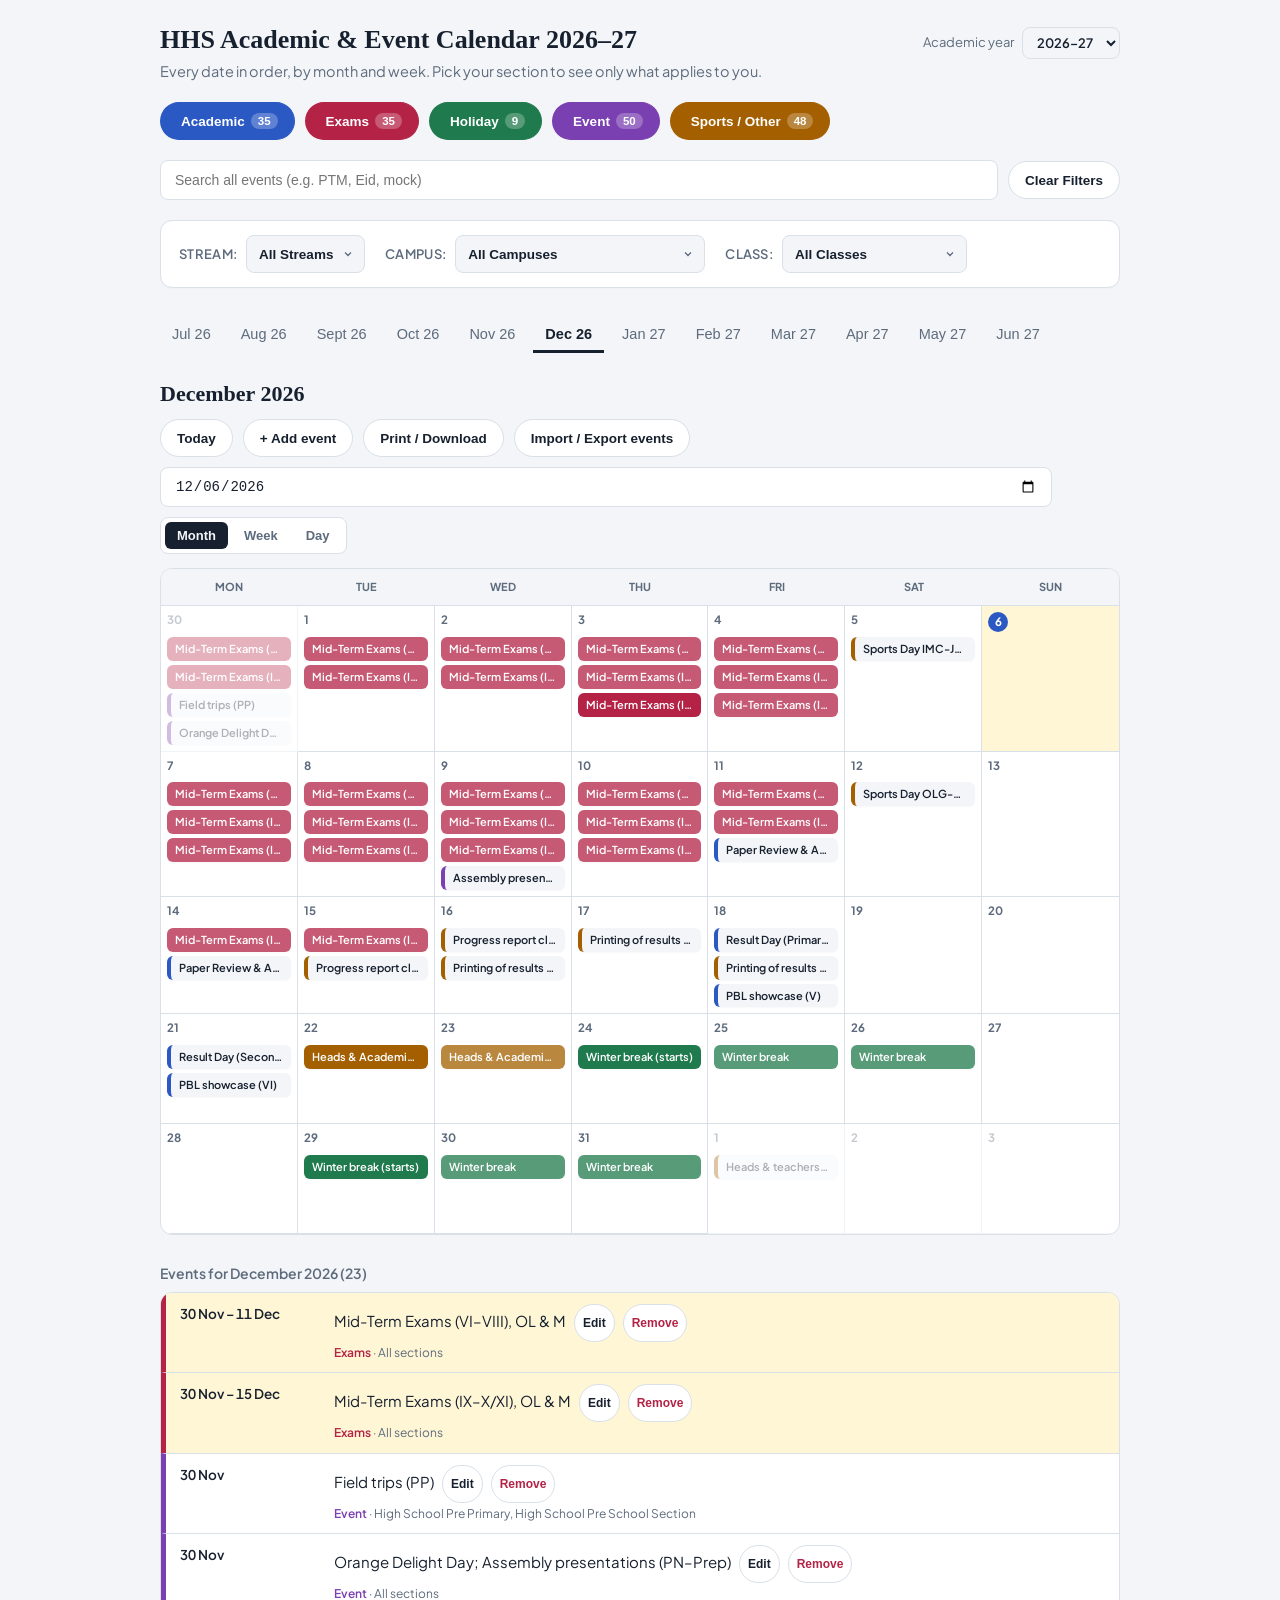
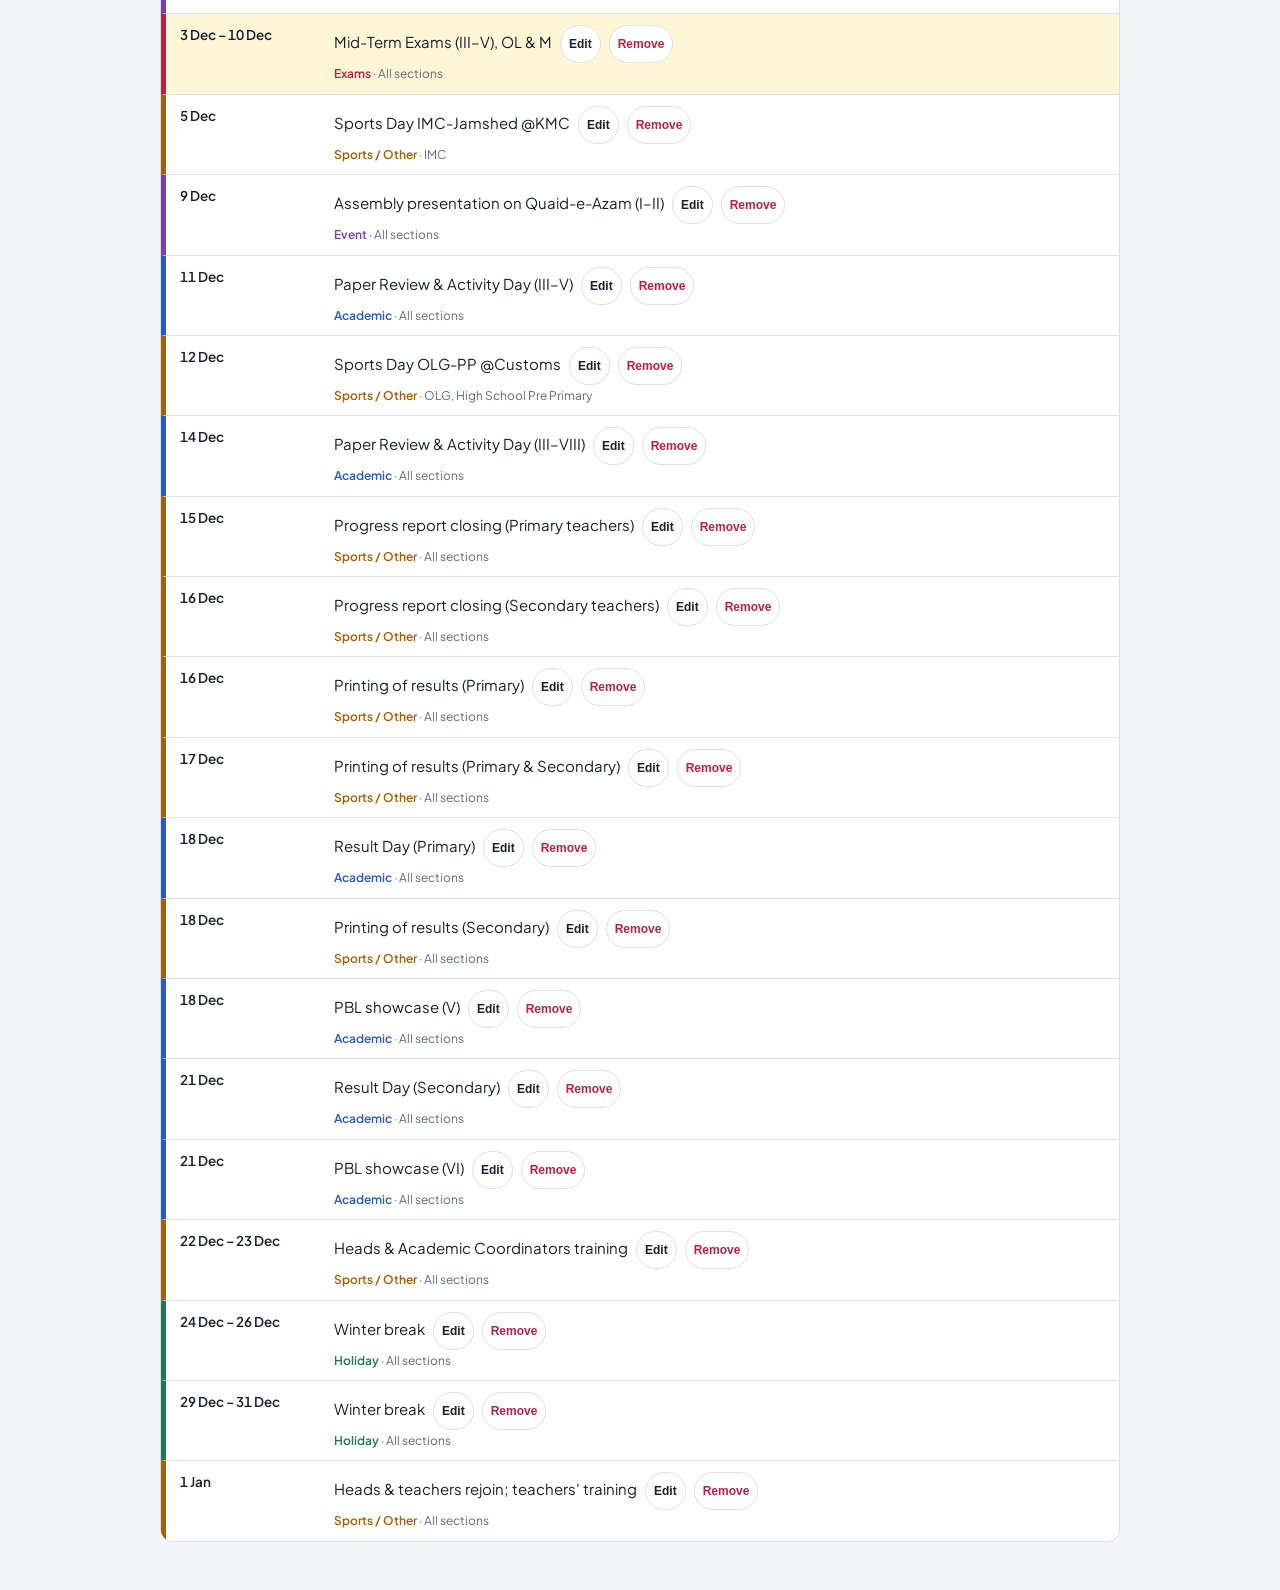
==== commit 5f22f89c: "Add files via upload" ====
--- a/index.html
+++ b/index.html
@@ -1,222 +1,32 @@
 <!doctype html>
 <!--
- HHS CALENDAR 2026-27 : GUIDE FOR NON-PROGRAMMERS
- This file has 3 kinds of content, in this order:
-   PART A  Look and feel  (the <style> block)       colours, spacing, fonts
-   PART B  Page layout    (inside <body>)            titles, filter bars, buttons, empty boxes
-   PART C  The program    (inside <script>)          events list, filters, calendar drawing
-   PART D  Add / Edit / Print / Import-Export         (second half of the script)
-   PART E  Excel and PDF upload                       (end of the script)
- Press Ctrl+F and search for  STEP 1, STEP 2 ...  to jump to a numbered section.
- The most common jobs:
-   Add / change / delete a school event ........ STEP 2
-   Rename an event type or class level ......... STEP 3
-   Add or rename a campus ...................... STEP 4
-   Change the academic year .................... STEP 1
-   Change colours .............................. PART A (first lines of <style>)
- Never delete a quote ' or a backtick ` or a bar | by accident: they are part of the code.
+ HHS CALENDAR : FILE MAP (see README.md for the full guide)
+   index.html        this page: the layout (headings, buttons, empty boxes)
+   css/styles.css    PART A  look and feel (colours, sizes)
+   js/app.js         PARTS C-E  the program, in numbered STEPs
+   data/years.js     the list of academic years
+   data/2026-27.js   the events of one year (one file per year). EDIT EVENTS HERE.
 -->
 <html lang="en">
 <head>
 <meta charset="utf-8">
 <meta name="viewport" content="width=device-width, initial-scale=1, viewport-fit=cover">
-<title>HHS Academic & Event Calendar 2026–27</title>
+<title>HHS Academic & Event Calendar</title>
 <link href="https://fonts.googleapis.com/css2?family=Plus+Jakarta+Sans:wght@400;500;600;700;800&display=swap" rel="stylesheet">
-<!-- PART A: LOOK AND FEEL. Everything between <style> and </style> only controls how things look (colours, sizes, spacing). It cannot break the events. To change a colour, edit the values in the :root { } list near the top. -->
-<style>
-:root {
-  --bg: #f3f5f8;
-  --card: #ffffff;
-  --ink: #16202e;
-  --mute: #5d6b7c;
-  --line: #d9e0e8;
-  
-  /* Category Colors */
-  --A: #2b59c3; /* Academic - Blue */
-  --X: #b42346; /* Exams - Red */
-  --H: #1f7a4d; /* Holiday - Green */
-  --E: #7a3fb0; /* Event - Purple */
-  --S: #a35f00; /* Sports/Other - Amber */
-  --now: #fff6d6;
-
-  box-sizing: border-box;
-}
-
-@media (prefers-color-scheme: dark) {
-  :root:not([data-theme=light]) {
-    --bg: #0e1520; --card: #161f2c; --ink: #e8edf3; --mute: #93a1b2; --line: #2a3646;
-    --A: #7ea2ff; --X: #ff7d99; --H: #57c48c; --E: #c39bf0; --S: #f0b04a; --now: #3a3416;
-  }
-}
-
-* { box-sizing: border-box; -webkit-tap-highlight-color: transparent; }
-body {
-  margin: 0;
-  background: var(--bg);
-  color: var(--ink);
-  font: 15px/1.45 'Plus Jakarta Sans', system-ui, -apple-system, Segoe UI, Roboto, sans-serif;
-  padding: 24px 16px 48px;
-}
-main { max-width: 960px; margin: 0 auto; }
-
-/* Top Heading */
-h1 { font: 700 26px/1.2 Georgia, 'Times New Roman', serif; margin: 0 0 6px; color: var(--ink); }
-.sub { color: var(--mute); margin: 0 0 20px; font-size: 14.5px; }
-
-/* Filter Bar & Chips */
-.bar { display: flex; flex-wrap: wrap; gap: 10px; margin: 12px 0 20px; align-items: center; position: relative; }
-.chip {
-  border: 1px solid var(--line); background: var(--card); border-radius: 99px;
-  padding: 8px 16px; cursor: pointer; font-size: 13.5px; font-weight: 600; color: var(--ink);
-  transition: all 0.15s ease; display: inline-flex; align-items: center; justify-content: center; gap: 6px;
-  min-height: 38px;
-}
-.chip[aria-pressed=true] { background: var(--ink); color: var(--bg); border-color: var(--ink); }
-.cat { border-left: 5px solid var(--c); }
-.cat[aria-pressed=true] { background: var(--c); border-color: var(--c); color: #ffffff; }
-.cat-count {
-  background: rgba(0,0,0,0.08); padding: 2px 7px; border-radius: 12px; font-size: 11.5px; font-weight: 700;
-}
-.cat[aria-pressed=true] .cat-count {
-  background: rgba(255,255,255,0.25); color: #ffffff;
-}
-
-/* Search Wrapper & Autocomplete Suggestions Dropdown */
-.search-wrapper { position: relative; flex: 1; min-width: 240px; }
-input[type=search], input[type=date] {
-  width: 100%; border: 1px solid var(--line); background: var(--card);
-  border-radius: 8px; padding: 9px 14px; font-size: 14px; color: var(--ink); outline: none;
-  min-height: 40px;
-}
-input[type=search]:focus, input[type=date]:focus { border-color: var(--A); box-shadow: 0 0 0 3px rgba(43,89,195,0.15); }
-
-.suggestions-dropdown {
-  position: absolute; top: 100%; left: 0; right: 0; margin-top: 4px;
-  background: var(--card); border: 1px solid var(--line); border-radius: 10px;
-  box-shadow: 0 8px 24px rgba(0,0,0,0.12); z-index: 100; max-height: 280px; overflow-y: auto;
-  display: none;
-}
-.suggestions-dropdown.open { display: block; }
-.suggestion-item {
-  padding: 10px 14px; border-bottom: 1px solid var(--line); cursor: pointer;
-  display: flex; justify-content: space-between; align-items: center; gap: 10px; font-size: 13px;
-  transition: background 0.1s ease;
-}
-.suggestion-item:last-child { border-bottom: none; }
-.suggestion-item:hover { background: var(--bg); }
-.suggestion-title { font-weight: 600; color: var(--ink); flex: 1; white-space: nowrap; overflow: hidden; text-overflow: ellipsis; }
-.suggestion-meta { font-size: 11.5px; color: var(--mute); display: flex; align-items: center; gap: 8px; flex-shrink: 0; }
-.suggestion-tag { padding: 2px 6px; border-radius: 4px; background: var(--c); color: #fff; font-size: 10px; font-weight: 700; }
-
-/* Dropdown Filters Row */
-.dropdown-bar {
-  display: flex; flex-wrap: wrap; gap: 14px 20px; margin-bottom: 22px;
-  background: var(--card); padding: 14px 18px; border-radius: 12px; border: 1px solid var(--line);
-  align-items: center; box-shadow: 0 1px 3px rgba(0,0,0,0.02);
-}
-.filter-item { display: flex; align-items: center; gap: 8px; }
-.filter-item label { font-weight: 600; font-size: 13px; color: var(--mute); text-transform: uppercase; letter-spacing: 0.3px; }
-select.compact-select {
-  background: var(--bg); border: 1px solid var(--line); border-radius: 8px;
-  padding: 8px 30px 8px 12px; font-weight: 600; font-size: 13.5px; color: var(--ink);
-  -webkit-appearance: none; appearance: none; min-height: 38px;
-  background-image: url("data:image/svg+xml,%3Csvg xmlns='http://www.w3.org/2000/svg' width='12' height='12' viewBox='0 0 24 24' fill='none' stroke='%235d6b7c' stroke-width='2.5'%3E%3Cpolyline points='6 9 12 15 18 9'%3E%3C/polyline%3E%3C/svg%3E");
-  background-repeat: no-repeat; background-position: right 10px center; cursor: pointer;
-}
-
-/* Horizontal Month Tabs */
-.tabs {
-  display: flex; gap: 6px; overflow-x: auto; padding: 8px 0; margin-bottom: 20px;
-  position: sticky; top: 0; background: var(--bg); z-index: 2;
-}
-.tabs button {
-  flex: none; border: 0; border-bottom: 3px solid transparent; background: none;
-  padding: 8px 12px; cursor: pointer; color: var(--mute); font-size: 14.5px; font-weight: 500;
-}
-.tabs button[aria-selected=true] { border-color: var(--ink); color: var(--ink); font-weight: 700; }
-
-/* Calendar Controls Bar */
-.cal-controls {
-  display: flex; justify-content: space-between; align-items: center; margin-bottom: 14px; flex-wrap: wrap; gap: 12px;
-}
-.cal-actions { display: flex; align-items: center; gap: 10px; flex-wrap: wrap; }
-.view-picker { display: flex; gap: 4px; background: var(--card); border: 1px solid var(--line); border-radius: 8px; padding: 4px; }
-.view-btn { border: none; background: transparent; padding: 6px 12px; font-size: 13px; font-weight: 600; border-radius: 6px; cursor: pointer; color: var(--mute); }
-.view-btn.active { background: var(--ink); color: var(--bg); }
-
-/* Calendar Heading */
-h2.month-heading { font: 700 22px Georgia, serif; margin: 0; color: var(--ink); }
-
-/* Calendar Layout Grid */
-.scroll { overflow-x: auto; border: 1px solid var(--line); border-radius: 12px; background: var(--card); margin-bottom: 28px; }
-.grid { display: grid; grid-template-columns: repeat(7, minmax(110px, 1fr)); }
-.grid-week { grid-template-columns: repeat(7, minmax(110px, 1fr)); }
-.grid-day { grid-template-columns: 1fr; }
-
-.dh { padding: 10px; font-weight: 700; font-size: 11px; text-transform: uppercase; color: var(--mute); border-bottom: 1px solid var(--line); background: var(--bg); text-align: center; }
-.day { min-height: 110px; padding: 6px; border-right: 1px solid var(--line); border-bottom: 1px solid var(--line); display: flex; flex-direction: column; gap: 4px; position: relative; }
-.day:nth-child(7n) { border-right: 0; }
-.day.out { opacity: 0.35; }
-.day.today { background: var(--now); }
-.dn { font-size: 11.5px; font-weight: 700; color: var(--mute); margin-bottom: 4px; }
-.today .dn b { background: var(--A); color: #fff; border-radius: 50%; width: 20px; height: 20px; display: inline-flex; align-items: center; justify-content: center; }
-
-/* Calendar Event Pills */
-.event-pill {
-  padding: 4px 8px; border-radius: 6px; background: var(--bg);
-  border-left: 4px solid var(--c); font-size: 11px; font-weight: 600;
-  color: var(--ink); white-space: nowrap; overflow: hidden; text-overflow: ellipsis;
-  cursor: pointer; box-shadow: 0 1px 2px rgba(0,0,0,0.03); transition: background 0.15s ease;
-}
-.event-pill:hover { background: var(--line); }
-.event-pill.span-cont {
-  background: var(--c); color: #ffffff; border-left: none;
-}
-
-/* Event List Overview */
-h3 { font-size: 14px; color: var(--mute); margin: 20px 0 8px; font-weight: 600; }
-ul { list-style: none; margin: 0; padding: 0; background: var(--card); border: 1px solid var(--line); border-radius: 12px; overflow: hidden; }
-li { display: grid; grid-template-columns: 140px 1fr; gap: 2px 14px; padding: 11px 14px; border-left: 5px solid var(--c); border-top: 1px solid var(--line); }
-li:first-child { border-top: 0; }
-li.on { background: var(--now); }
-.d { font-weight: 600; font-variant-numeric: tabular-nums; font-size: 13.5px; }
-.m { grid-column: 2; font-size: 12px; color: var(--mute); }
-.m b { color: var(--c); font-weight: 600; }
-.none { color: var(--mute); margin: 0; font-size: 13.5px; }
-
-@media(max-width: 520px) {
-  li { grid-template-columns: 1fr; }
-  .m { grid-column: 1; }
-}
-
-/* ===== ADD-ONS: dialogs, print, buttons ===== */
-dialog{border:1px solid var(--line);border-radius:14px;background:var(--card);color:var(--ink);width:min(560px,calc(100% - 24px));padding:18px 20px;max-height:90vh;overflow:auto}
-dialog::backdrop{background:rgba(0,0,0,.45)}
-dialog h3{margin:0 0 10px;font-size:19px}.hint{font-size:12.5px;color:var(--mute);margin:6px 0}
-.f{display:grid;gap:4px;margin-bottom:10px}.f label,dialog label{font-size:13px}.f2{display:grid;grid-template-columns:1fr 1fr;gap:10px}
-dialog input:not([type=checkbox]),dialog select{font:inherit;color:inherit;background:var(--bg);border:1px solid var(--line);border-radius:8px;padding:8px 10px;width:100%}
-.checks{display:flex;flex-wrap:wrap;gap:4px 14px;max-height:120px;overflow:auto}.checks label{display:flex;gap:5px;align-items:center}
-.acts{display:flex;flex-wrap:wrap;gap:8px;justify-content:flex-end;margin-top:12px}dialog hr{border:0;border-top:1px solid var(--line);margin:16px 0 4px}
-.del{color:var(--X);margin-left:8px;padding:2px 8px;font-size:12px}.mine{font-size:11px;color:var(--E);font-style:normal;border:1px solid var(--E);border-radius:10px;padding:0 6px}
-#printArea{display:none}
-dialog h4{margin:16px 0 6px;font-size:14px}.rv{overflow:auto;max-height:55vh;border:1px solid var(--line);border-radius:8px}.rv table{border-collapse:collapse;width:100%;font-size:12.5px}.rv th,.rv td{padding:5px 6px;border-bottom:1px solid var(--line);text-align:left;vertical-align:top}.rv input:not([type=checkbox]){min-width:190px}.bad{color:var(--X)}.wrn{color:var(--S)}dialog:has(.rv){width:min(920px,calc(100% - 24px))}
-@media print{
-  @page{margin:12mm}
-  body{background:#fff;color:#000}dialog{display:none!important}
-  body.pscreen .bar,body.pscreen .dropdown-bar,body.pscreen .tabs,body.pscreen .cal-actions,body.pscreen .sub,body.pscreen .suggestions-dropdown{display:none!important}
-  body.pscreen .scroll{overflow:visible;border:0}
-  body.plist main{display:none}body.plist #printArea{display:block;font:12px/1.35 system-ui,sans-serif}
-  #printArea h1{font-size:20px;margin:0}#printArea h2{font-size:15px;margin:16px 0 4px;break-after:avoid}.psub{color:#444;margin:2px 0 8px}
-  #printArea table{width:100%;border-collapse:collapse}#printArea th,#printArea td{border:1px solid #bbb;padding:4px 6px;text-align:left;vertical-align:top}
-  #printArea tr{break-inside:avoid}#printArea th{background:#eee}
-}
-</style>
+<link rel="stylesheet" href="css/styles.css">
+<!-- DATA LOADER: picks the academic year (from ?year=2026-27, else the year that contains today's date, else the newest) and loads its data file before the program starts. -->
+<script src="data/years.js"></script>
+<script>
+(function(){var p=new URLSearchParams(location.search).get('year'),t=new Date(),y=t.getMonth()>=6?t.getFullYear():t.getFullYear()-1,L=HHS.years;
+HHS.cur=L.find(function(x){return x.id===p})||L.find(function(x){return x.start===y})||L[L.length-1];
+document.write('<script src="data/'+HHS.cur.file+'"><\/script>')})();
+</script>
 </head>
 <!-- PART B: PAGE LAYOUT. These are the visible blocks of the page, from top to bottom: heading, type filter chips, search box, Stream/Campus/Class dropdowns, month tabs, buttons row, calendar grid, event list. Some boxes are empty here (cats, cal, overview) because the program in PART C fills them. -->
 <body>
 <main>
   <!-- Top Heading -->
-  <h1>HHS Academic & Event Calendar 2026–27</h1>
+  <div class="titlebar"><h1 id="ttl">HHS Academic & Event Calendar</h1><label class="yr">Academic year <select id="yrSel" aria-label="Academic year"></select></label></div>
   <p class="sub">Every date in order, by month and week. Pick your section to see only what applies to you.</p>
 
   <!-- Category Filter Pills with Dynamic Numbers -->
@@ -281,649 +91,6 @@
 <dialog id="dlg"></dialog>
 <div id="printArea"></div>
 
-<!-- PART C: THE PROGRAM. Everything below is JavaScript. It reads the events list, applies your filters and draws the calendar into the empty boxes of PART B. -->
-<script>
-/* STEP 1 | YEAR AND TODAY. ORIG keeps a copy of this page (used when you download a new-year file). Y0 is the year the academic session starts: 2026 means Jul 2026 to Jun 2027. TODAY is read from your computer clock. Change Y0 only if you are making a new year by hand. */
-/* [KEEP FIRST] Snapshot of this page's own source, used by "Next-year setup" to build a new file. */
-const ORIG=document.documentElement.outerHTML;
-/* [YEAR] First year of the academic session (Jul Y0 - Jun Y0+1). Next-year setup updates this for you. */
-const Y0=2026;
-const _n=new Date(),TODAY=new Date(_n.getFullYear(),_n.getMonth(),_n.getDate());
-/* STEP 2 | THE EVENTS LIST (the most edited part). One line = one event, in this order:  DATE|Title|Type|Stream|Campuses|Classes
-   DATE   = month+day, e.g. 1015 is 15 Oct. 07-12 means 2026, 01-06 means 2027. A range is 0915-0924 (weekends skipped) or 0310+0312 (weekends included).
-   Type   = A Academic, X Exams, H Holiday, E Event, S Sports/Other
-   Stream = blank for both, OL for O Level, M for Matric
-   Campuses = codes from STEP 4 separated by commas (blank = all campuses)
-   Classes = letters from STEP 3 joined together, e.g. cd (blank = all classes)
-   Example:  1015|Science Fair|E||OLG,OLC|cd
-   To DELETE an event delete its whole line. Keep every line separate, do not leave empty lines, and do not type the | sign inside a title. */
-const D=`0720|Heads' joining date|S
-0722|Newly hired teachers join campus; induction by Heads|S
-0723-0724|Induction training by QEC|S
-0729|Teachers joining date|S
-0730|Subject-focussed training by QEC|S
-0731-0801|Orientation meetings at campuses / subject training (QEC)|S
-0805|Chehlum|H
-0806-0807|New academic year begins|A
-0808|Meet & Greet: Gulshan Pre-School|A||HPS
-0808|Meet & Greet: HHS Senior School & College|A||SSC
-0813|Independence Day celebration (PP)|E||HPP|a
-0813|AKU graduated batch: get-together & result celebration|E|M
-0814|Independence Day|H
-0817-0821|Student Council selection forms & interviews (this week)|A
-0818|Spelling Bee (III–VIII) begins at class level|E|||cd
-0819|Club activities: process begins|E
-0821|English Elocution (III–VIII): poems shared|E|||cd
-0822|Inter-Campus Futsal (VIII–XI), Girls & Boys @Society|S||OLS,SOC|de
-0824-0828|Student Council elections (this week)|A
-0824-0825|Inter-Section Cricket trials & matches (VI–XI)|S|||de
-0826|Holiday: 12th Rabi-ul-Awal|H
-0827-0828|Inter-Section Cricket trials & matches (VI–XI)|S|||de
-0829|Inter-Campus Basketball (VIII–XI), Girls & Boys @Gulshan|S||OLG|de
-0831|Club activities begin (VI–VIII)|E|||d
-0831-0902|Inter-Section Cricket matches (VI–XI)|S|||de
-0831|Pre-School: Fun with Art activities|E||HPS,HPP|a
-0901|Inter School HUM Spelling Whizz: practice & rounds begin|E
-0903|Inter-Campus Cricket (VIII–XI), Boys @external ground|S|||de
-0904|Defence Day celebration (I–II)|E|||b
-0907-0911|Inter-Class English Elocution (III–VIII), per SOW|E|||cd
-0912|Inter-Campus TED Talks @Senior School & College|E||SSC
-0914|Term Test I (III–X/XI), OL & Matric: zero period of 40 min|X|||cde
-0915-0924|Term Test I (III–XI), OL & Matric|X|||cde
-0919|FranklinCovey training for newly hired teachers @OLS & OLG|S|OL|OLS,OLG
-0930|ISLM activities begin; Character Parade (PN–Prep); Read Aloud (I–II)|E|||ab
-1001|Climate Conference @Gulshan: final preparations|E||OLG
-1001|Inter-Campus Throwball, Girls (VIII–XI) @OLC|S||OLC|de
-1003|Parent-Teacher Meeting (III–XI)|A|||cde
-1003|Inter-Campus Scrabble (VI–XI) @Society|S||OLS,SOC|de
-1005|Teachers' Day|E
-1006|Alternative assessments begin (III–VII)|A|||cd
-1010|Inter-Campus Badminton, Girls (VIII–XI) @OLG|S||OLG|de
-1010|QEC trainings|S
-1017|Inter-Campus Climate Conference|E
-1019-1023|Robotics Project Day (VII), whole week|A|||d
-1019-1023|Inter-Class Maths Olympiad (VI), this week|A|||d
-1022|Inter-School Roshni Programme (IX & XI) @Clifton|E||OLC|e
-1023|Term Tests II (VIII–XI) begin|X|||de
-1024|Trainings by QEC|S
-1026-1105|Term Tests II (VIII–XI): all classes end on the same date|X|||de
-1031|Submit Grand Test & Mid-Term papers (III–X/XI, OL & M) to QEC|S
-1102|Field trips begin (PP)|E||HPP,HPS|a
-1102|Fur, Feather & Friendship Festival (PN–Nur)|E|||a
-1102|Sensory Exploration Day & Puppet Show (Prep)|E|||a
-1106|Bake Sale: Culinary Club showcase|E
-1107|High Achievers' Ceremony|A
-1108|Inter School Obhartay Sitaray (final event)|E
-1109|Art, Quran (Nazra) & Computer practicals (OL & M)|X
-1110|Inter School Literary Figure Art Competition @Senior School & College|E||SSC
-1111-1113|Art, Quran (Nazra) & Computer practicals (OL & M)|X
-1114+1115|SPELT Conference @HHS|E
-1116-1120|Namaz Grand Tests (this week)|X|||c
-1116|Social Studies (OL) III–V Grand Test|X|OL||c
-1116|Sindhi (M) V Grand Test|X|M||c
-1116-1120|Revision week: core subjects (III–V)|A|||c
-1118|Quran (OL & M) III–V Grand Test|X|||c
-1120|Universal Children's Day|E
-1120|Islamiyat (M) III–V Grand Test|X|M||c
-1121|Sports Day IMC-PECHS (afternoon) @KMC|S||PEC
-1121|Sports Day TLC (morning) @KMC|S||TLC
-1123|Social Studies (M) III–V Grand Test|X|M||c
-1123|Islamiyat (OL) III–V Grand Test|X|OL||c
-1123-1127|Revision week (VI–X/XI), M & OL|A|||de
-1125|Computer Written (M) III–V Grand Test|X|M||c
-1128|Sports Day Gulshan PP @Customs Academy|S||OLG,HPP
-1130-1211|Mid-Term Exams (VI–VIII), OL & M|X|||d
-1130-1215|Mid-Term Exams (IX–X/XI), OL & M|X|||e
-1203-1210|Mid-Term Exams (III–V), OL & M|X|||c
-1130|Field trips (PP)|E||HPP,HPS|a
-1130|Orange Delight Day; Assembly presentations (PN–Prep)|E|||a
-1205|Sports Day IMC-Jamshed @KMC|S||IMC
-1209|Assembly presentation on Quaid-e-Azam (I–II)|E|||b
-1211|Paper Review & Activity Day (III–V)|A|||c
-1212|Sports Day OLG-PP @Customs|S||OLG,HPP
-1214|Paper Review & Activity Day (III–VIII)|A|||cd
-1215|Progress report closing (Primary teachers)|S
-1216|Progress report closing (Secondary teachers)|S
-1216|Printing of results (Primary)|S
-1217|Printing of results (Primary & Secondary)|S
-1218|Result Day (Primary)|A|||bc
-1218|Printing of results (Secondary)|S
-1218|PBL showcase (V)|A|||c
-1221|Result Day (Secondary)|A|||de
-1221|PBL showcase (VI)|A|||d
-1222-1223|Heads & Academic Coordinators training|S
-1224+1226|Winter break|H
-1229+1231|Winter break|H
-0101|Heads & teachers rejoin; teachers' training|S
-0104|Result Day OLS (Senior), OLG, OLC (IX–XI)|A|OL|SSC,OLG,OLC|e
-0106|School reopens for students|A
-0107|Class photographs process begins|A
-0111-0114|Urdu Elocution (III–V) & Urdu Declamation (VI–VIII), per SOW|E|||cd
-0111|Field trips continue (end in Jan)|E
-0111|Memory Sharing Day (PN–Prep)|E|||a
-0111|Spelling Competition (I–II)|E|||b
-0115|Inter-Class Urdu Elocution (III–V) at campuses|E|||c
-0116|Sports Day OLS (morning) @KMC|S||OLS
-0116|Sports Day Senior School & College (afternoon) @KMC|S||SSC
-0116|Sports Day Gulshan @Customs|S||OLG
-0118|HHS Fest @Port Grand: preparation begins at campuses|E
-0118|Field trips (Primary & Secondary) to be planned|S
-0118|SDG awareness quiz (III–V), parents can join|E|||c
-0121|Sports Day Johar (morning) @Customs|S||JOH
-0121|Sports Day OLN (afternoon) @Customs|S||OLN
-0123|Admission tests for 2027–28|A
-0123|Sports Day Clifton @United|S||OLC
-0123|Sports Day Society @KMC|S||SOC
-0128|Sports Day Fast Track @KMC|S||FT
-0130|HHS Family Fest @Port Grand|E
-0201|LIM Speech Competition: preparations begin|E
-0204|Sports Day OLG Primary & Secondary @Customs|S||OLG
-0205|Farewell of graduating batches|A
-0207|Ramazan begins|H
-0208-0218|Term Tests Matric (VIII–X)|X|M||de
-0208|Scavenger Hunt (PN–Prep)|E|||a
-0208|Poem Elocution (I–II): preparations begin|E|||b
-0209-0212|HHS Founder's Day assembly presentations (this week)|E
-0215-0226|Term Tests OL (III–XI)|X|OL||cde
-0215-0226|Term Tests Matric (III–VII)|X|M||cd
-0224|Submit Matric VIII–X Annual, Preliminary & AKU Mock papers to QEC|S|M
-0225|Submit O Level X & XI Mock papers to QEC|S|OL
-0301-0309|Ramzan last Ashra|H
-0310+0312|Eid-ul-Fitr|H
-0315-0330|Annual Examination Matric (VIII)|X|M||d
-0315-0329|Preliminary Examination Matric (IX, X)|X|M||e
-0315|Sensory Exploration Day (PN–Nur)|E|||a
-0315|Fur, Feather & Friendship Festival (Prep)|E|||a
-0315|Academic Fest (Prep, I, II)|A|||ab
-0317|LIM Speech Competition submission|E
-0318|ATPS X, XI (OL)|X|OL||e
-0320|Parent-Teacher Meeting for Term Tests (III–VII)|A|||cd
-0320|Inter-Campus Primary Scrabble @OLG|S||OLG|bc
-0322|Pakistan Day celebration|E
-0324-0408|Mock Examination OL (X, XI)|X|OL||e
-0329-0402|Inter-Class STEM Project (VII), this week|A|||d
-0401|Earth Day celebrations this month (PN–II)|E|||ab
-0401|Scientific Exploration Day (I–II)|E|||b
-0401|Poem Elocution (I–II)|E|||b
-0403|Result Day IX, X (Matric)|A|M||e
-0405|AKU-EB Board practicals (tentative)|X|M||e
-0405|Result Day Matric VIII|A|M||d
-0409|Submit Grand Test papers (M & OL, III–V) to QEC|S|||c
-0410|PBL project displays (V & VI)|A|||cd
-0412|New classes begin: AKU & Matric IX|A|M||e
-0416|Submit Annual Exam papers (M & OL, III–VII, IX) to QEC|S
-0417|Result Day X & XI (OL)|A|OL||e
-0419-0423|Art, Computer Practical, Namaz & Quran Nazra Grand Tests|X|||c
-0422|Earth Day|E
-0426|Revision begins (III–VII)|A|||cd
-0426|Quran (OL & M) III–V Grand Test|X|||c
-0428|Islamiyat (OL) III–V Grand Test|X|OL||c
-0428|Sindhi (M) V Grand Test|X|M||c
-0428|Annual Examination IX (OL)|X|OL||e
-0429|Islamiyat (M) III–V Grand Test|X|M||c
-0430|Computer Written (M) Grand Test|X|M||c
-0501|Labour Day|H
-0503|Social Studies (OL & M) Grand Test|X
-0503-0514|Annual Examination (VI–VIII): timings change from 3 May|X|||d
-0507-0514|Annual Examination (III–V)|X|||c
-0517-0521|Activity week (PP)|E||HPP,HPS|a
-0518-0521|Promotion meetings (PP sections)|A||HPP,HPS|a
-0524-0528|Promotion meetings (Primary & Secondary)|A|||bcde
-0608-0609|Annual Result Day|A
-0610-0611|Prize Distribution|E
-0612|Prize Distribution|E
-0612|Last working day for teachers|S
-0618|Last working day for Heads (proposed)|S`.split('\n');
-
-/* STEP 3 | NAMES. TN = names of event types (A, X, H, E, S). LV = class groups (a = Pre-School, b = I-II, c = III-V, d = VI-VIII, e = IX-XI). Change the words inside the quotes to rename them. */
-const TN={A:'Academic',X:'Exams',H:'Holiday',E:'Event',S:'Sports / Other'},LV={a:'Pre-School (PN–Prep)',b:'I–II',c:'III–V',d:'VI–VIII',e:'IX–XI'};
-
-/* STEP 4 | CAMPUSES. Two groups: OL (O Level) and M (Matric). Each line is  CODE:'Display name'. Use the CODE in STEP 2. To add a campus, copy a line and give it a new CODE and name. */
-const CG={
-  OL:{IMC:'IMC',PEC:'IMC PECHS',OLG:'OLG',OLC:'OLC',OLN:'OLN',OLS:'OLS (O Level School)',SSC:'OLS Senior School & College',JOH:'HHS Johar'},
-  M:{HS:'High School',HPP:'High School Pre Primary',HPS:'High School Pre School Section',TLC:'TLC',FT:'Fast Track',SOC:'Society Campus'}
-};
-const CN={...CG.OL,...CG.M},CS={};Object.keys(CG).forEach(k=>Object.keys(CG[k]).forEach(c=>CS[c]=k));
-
-/* STEP 5 | HELPER TOOLS (rarely edited). P turns 1015 into a real date. esc/dec make titles safe to show. parse turns one line of STEP 2 into an event the page can use. */
-const P=s=>{const m=+s.slice(0,2);return new Date(m>=7?Y0:Y0+1,m-1,+s.slice(2))};
-const esc=t=>t.replace(/&/g,'&amp;').replace(/</g,'&lt;').replace(/>/g,'&gt;').replace(/"/g,'&quot;');
-const dec=t=>t.replace(/&lt;/g,'<').replace(/&gt;/g,'>').replace(/&quot;/g,'"').replace(/&amp;/g,'&');
-const parse=(r,id,cu,x)=>{const[d,t,k,st='',c='',lv='']=r.split('|'),[a,b=a]=d.split(/[-+]/);return{id,cu,raw:r,s:P(a),e:P(b),all:d.includes('+'),t:cu||x?esc(t):t,k,st,c:c?c.split(','):[],lv}};
-/* STEP 6 | MEMORY IN THIS BROWSER. Events you add with the + Add event button (CUS), and your edits/removals of the school's events (OVR), are kept in this browser only. They are not written into the file until you press Download file with all events. */
-/* Events added by users are kept in this browser (localStorage), same line format as the list above. */
-const LSK='hhsCustom'+Y0;let CUS=[];try{CUS=JSON.parse(localStorage.getItem(LSK)||'[]')}catch(x){}
-const saveC=()=>{try{localStorage.setItem(LSK,JSON.stringify(CUS))}catch(x){}};
-/* Edits and removals of the school's built-in events are kept in this browser too: {original line: new line, or null = removed}. */
-const OSK='hhsOvr'+Y0;let OVR={};try{OVR=JSON.parse(localStorage.getItem(OSK)||'{}')}catch(x){}
-const saveO=()=>{try{localStorage.setItem(OSK,JSON.stringify(OVR))}catch(x){}};
-/* STEP 7 | THE MASTER LIST. E is the final list of events the page uses = school events (STEP 2) with your edits/removals applied + events you added. rebuild() recreates it after any change. */
-const E=[];const rebuild=()=>E.splice(0,E.length,...D.filter(Boolean).flatMap((r,i)=>{const o=OVR[r];if(o===null)return[];const x=parse(o===undefined?r:o,i,0,o!==undefined);x.orig=r;x.ed=o!==undefined;return[x]}),...CUS.map((r,i)=>parse(r,'c'+i,1)));rebuild();
-
-/* STEP 8 | SMALL HELPERS. strs works out which stream an event belongs to; $ finds a box on the page; addD adds days to a date; fm writes a date as text, e.g. 15 Oct. */
-const strs=e=>e.st?[e.st]:e.c.length?[...new Set(e.c.map(c=>CS[c]))]:['OL','M'];
-const tk=e=>e.k;
-const $=id=>document.getElementById(id),addD=(d,n)=>new Date(d.getFullYear(),d.getMonth(),d.getDate()+n),ws=d=>addD(d,-((d.getDay()+6)%7));
-const fm=(d,w)=>d.toLocaleDateString('en-GB',{day:'numeric',month:'short',...(w?{weekday:'short'}:{})});
-
-/* STEP 9 | WHAT IS SELECTED RIGHT NOW. S remembers the month on screen, the ticked event types, the chosen stream/campus/class, the search words and the view (month, week or day). */
-const S={c:(TODAY>=new Date(Y0,6,1)&&TODAY<=new Date(Y0+1,5,30))?TODAY:new Date(Y0,6,1),t:new Set(['A','X','H','E','S']),st:new Set(['OL','M']),cp:new Set(),lv:new Set(),q:'',view:'month'};
-
-/* STEP 10 | FILTER RULES. pass() decides if an event should be shown, using the type chips, the dropdowns and the search box together. hit() checks whether an event falls on a given day. */
-// Helper to check base filters excluding search term
-const passBaseFilter = e => {
-  const matchStream = strs(e).some(x=>S.st.has(x));
-  const matchCampus = !S.cp.size || (e.c.length ? e.c.some(c=>S.cp.has(c)) : true);
-  const matchLevel = !S.lv.size || !e.lv || [...e.lv].some(x=>S.lv.has(x));
-  return matchStream && matchCampus && matchLevel;
-};
-
-const pass=e=>{
-  const matchType = S.t.has(tk(e));
-  const base = passBaseFilter(e);
-  const q=S.q.trim().toLowerCase();
-  const matchQ=!q||[e.t,TN[tk(e)]].join(' ').toLowerCase().includes(q);
-  return matchType && base && matchQ;
-};
-
-const hit=(e,d)=>{const t=+d;if(t<+e.s||t>+e.e)return 0;return +e.s==+e.e||e.all||(d.getDay()%6!=0);};
-
-/* STEP 11 | DRAWING THE CONTROLS. renderCats draws the type chips with their counts; renderDropdowns fills Campus and Class lists; renderTabs draws the Jul to Jun month tabs. */
-function renderCats(){
-  // Calculate category event counts dynamically based on active filters
-  const counts = {A:0, X:0, H:0, E:0, S:0};
-  E.filter(e => passBaseFilter(e)).forEach(e => {
-    if(counts[e.k] !== undefined) counts[e.k]++;
-  });
-
-  $('cats').innerHTML=Object.entries(TN).map(([k,v])=>`
-    <button class="chip cat" style="--c:var(--${k})" aria-pressed="${S.t.has(k)}" data-c="${k}">
-      ${v} <span class="cat-count">${counts[k] || 0}</span>
-    </button>
-  `).join('');
-}
-
-function renderDropdowns(){
-  const cpSel=$('cpSel');
-  cpSel.innerHTML='<option value="">All Campuses</option>';
-  const activeCampuses = new Map();
-  Object.keys(CG).filter(k=>S.st.has(k)).forEach(k=>Object.entries(CG[k]).forEach(([c,v])=>activeCampuses.set(c,v)));
-  activeCampuses.forEach((v,c)=>{
-    cpSel.innerHTML+=`<option value="${c}" ${S.cp.has(c)?'selected':''}>${v}</option>`;
-  });
-
-  const lvSel=$('lvSel');
-  lvSel.innerHTML='<option value="">All Classes</option>';
-  Object.entries(LV).forEach(([k,v])=>{
-    lvSel.innerHTML+=`<option value="${k}" ${S.lv.has(k)?'selected':''}>${v}</option>`;
-  });
-}
-
-function renderTabs(){
-  const months=Array.from({length:12},(_,i)=>{const m=(6+i)%12,y=Y0+(i>5?1:0);return{y,m,l:new Date(y,m,1).toLocaleDateString('en-GB',{month:'short',year:'2-digit'})}});
-  $('monthTabs').innerHTML=months.map(m=>{
-    const isAct=S.c.getFullYear()===m.y&&S.c.getMonth()===m.m;
-    return `<button aria-selected="${isAct}" data-m="${m.y}-${m.m}">${m.l}</button>`;
-  }).join('');
-}
-
-/* STEP 12 | DRAWING THE CALENDAR. draw() is the main painter: it redraws the controls, then the month, week or day grid, then the event list under it. It runs after every click. */
-function draw(){
-  renderCats();
-  renderDropdowns();
-  renderTabs();
-
-  // Sync Direct Date Picker Value
-  const yyyy = S.c.getFullYear();
-  const mm = String(S.c.getMonth() + 1).padStart(2, '0');
-  const dd = String(S.c.getDate()).padStart(2, '0');
-  $('directDatePicker').value = `${yyyy}-${mm}-${dd}`;
-
-  const c=S.c, today=TODAY;
-  let from, daysCount, headerTitle;
-
-  if(S.view === 'month') {
-    const f=new Date(c.getFullYear(),c.getMonth(),1), l=new Date(c.getFullYear(),c.getMonth()+1,0);
-    from = ws(f);
-    daysCount = Math.round((addD(ws(l),7)-from)/864e5);
-    headerTitle = c.toLocaleDateString('en-GB',{month:'long',year:'numeric'});
-  } else if(S.view === 'week') {
-    from = ws(c);
-    daysCount = 7;
-    const to = addD(from, 6);
-    headerTitle = `Week of ${fm(from)} – ${fm(to)}`;
-  } else {
-    from = new Date(c.getFullYear(), c.getMonth(), c.getDate());
-    daysCount = 1;
-    headerTitle = c.toLocaleDateString('en-GB',{weekday:'long',day:'numeric',month:'long',year:'numeric'});
-  }
-
-  $('mHeading').textContent = headerTitle;
-
-  document.querySelectorAll('.view-btn').forEach(btn=>{
-    btn.classList.toggle('active', btn.dataset.v === S.view);
-  });
-
-  // Render Grid
-  let gridClass = S.view==='week' ? 'grid grid-week' : (S.view==='day' ? 'grid grid-day' : 'grid');
-  let daysHeader = S.view === 'day' 
-    ? `<div class="dh">${c.toLocaleDateString('en-GB',{weekday:'short'})}</div>`
-    : ['Mon','Tue','Wed','Thu','Fri','Sat','Sun'].map(d=>`<div class="dh">${d}</div>`).join('');
-
-  let g=`<div class="${gridClass}">${daysHeader}`;
-  
-  for(let i=0; i<daysCount; i++){
-    const d=addD(from,i), ev=E.filter(e=>pass(e)&&hit(e,d));
-    const isOut = S.view === 'month' && d.getMonth() !== c.getMonth();
-    
-    g+=`<div class="day${isOut?' out':''}${+d==+today?' today':''}">
-         <div class="dn"><b>${d.getDate()}</b></div>`;
-    
-    ev.forEach(e => {
-      const isMultiDay = +e.s !== +e.e;
-      const isStart = +d === +e.s;
-      
-      if (!isMultiDay || isStart) {
-        const pillText = isMultiDay ? `${e.t} (starts)` : e.t;
-        g += `<div class="event-pill ${isMultiDay ? 'span-cont' : ''}" style="--c:var(--${tk(e)})" title="${TN[tk(e)]}: ${e.t}">
-                ${pillText}
-              </div>`;
-      } else {
-        g += `<div class="event-pill span-cont" style="--c:var(--${tk(e)}); opacity: 0.75;" title="Continuing: ${e.t}">
-                ${e.t}
-              </div>`;
-      }
-    });
-
-    g+='</div>';
-  }
-  $('cal').innerHTML=g+'</div>';
-
-  // Render Detailed Event Overview below
-  let endRange = addD(from, daysCount - 1);
-  const visibleEvents = E.filter(e=>pass(e)&&(+e.e>=+from && +e.s<=+endRange)).sort((a,b)=>a.s-b.s);
-
-  let ov = `<h3>Events for ${headerTitle} (${visibleEvents.length})</h3>`;
-  if(visibleEvents.length){
-    ov += '<ul>' + visibleEvents.map(e => `
-      <li style="--c:var(--${tk(e)})" class="${e.s<=today&&e.e>=today?'on':''}">
-        <span class="d">${+e.s==+e.e ? fm(e.s) : fm(e.s)+' – '+fm(e.e)}</span>
-        <span>${e.t}${e.cu||e.ed?` <em class="mine">${e.cu?'added by you':'edited'}</em>`:''}<button class="chip del" data-edit="${e.id}" style="color:inherit">Edit</button><button class="chip del" data-del="${e.id}">Remove</button></span>
-        <span class="m"><b>${TN[tk(e)]}</b> · ${e.c.length ? e.c.map(x=>CN[x]).join(', ') : 'All sections'}</span>
-      </li>
-    `).join('') + '</ul>';
-  } else {
-    ov += '<p class="none">Nothing scheduled for this period.</p>';
-  }
-
-  $('overview').innerHTML = ov;
-}
-
-// Live Autocomplete Suggestions logic
-/* STEP 13 | SEARCH BOX. Shows suggestions while typing and jumps to the event you pick. */
-const qInput = $('q');
-const suggestionsBox = $('suggestionsBox');
-
-function updateSuggestions(){
-  const val = qInput.value.trim().toLowerCase();
-  if(!val) {
-    suggestionsBox.classList.remove('open');
-    suggestionsBox.innerHTML = '';
-    return;
-  }
-
-  // Filter matching events based on query and base stream/campus filters
-  const matches = E.filter(e => passBaseFilter(e) && e.t.toLowerCase().includes(val)).slice(0, 8);
-
-  if(!matches.length){
-    suggestionsBox.innerHTML = '<div class="suggestion-item"><span class="suggestion-title" style="color:var(--mute)">No matching calendar events</span></div>';
-  } else {
-    suggestionsBox.innerHTML = matches.map(e => `
-      <div class="suggestion-item" data-id="${e.id}">
-        <span class="suggestion-title">${e.t}</span>
-        <div class="suggestion-meta">
-          <span>${+e.s === +e.e ? fm(e.s) : fm(e.s) + ' - ' + fm(e.e)}</span>
-          <span class="suggestion-tag" style="--c:var(--${tk(e)})">${TN[tk(e)]}</span>
-        </div>
-      </div>
-    `).join('');
-  }
-  suggestionsBox.classList.add('open');
-}
-
-qInput.addEventListener('input', e => {
-  S.q = e.target.value;
-  updateSuggestions();
-  draw();
-});
-
-qInput.addEventListener('focus', () => { if(qInput.value.trim()) updateSuggestions(); });
-
-suggestionsBox.addEventListener('click', e => {
-  const item = e.target.closest('.suggestion-item');
-  if(!item || !item.dataset.id) return;
-  
-  const selectedEvent = E.find(ev => ev.id == item.dataset.id);
-  if(selectedEvent) {
-    S.q = selectedEvent.t;
-    qInput.value = selectedEvent.t;
-    S.c = new Date(selectedEvent.s.getFullYear(), selectedEvent.s.getMonth(), 1);
-    suggestionsBox.classList.remove('open');
-    draw();
-  }
-});
-
-// Close suggestions on outside click
-document.addEventListener('click', e => {
-  if(!e.target.closest('.search-wrapper')) {
-    suggestionsBox.classList.remove('open');
-  }
-});
-
-// Direct Date Picker
-$('directDatePicker').addEventListener('change', e=>{
-  if(e.target.value) {
-    const [y, m, d] = e.target.value.split('-').map(Number);
-    S.c = new Date(y, m - 1, d);
-    draw();
-  }
-});
-
-/* STEP 14 | WHAT HAPPENS WHEN YOU CLICK a type chip, month tab, Clear Filters or the Month/Week/Day buttons. */
-document.addEventListener('click',ev=>{
-  const b=ev.target.closest('button');
-  if(!b)return;
-
-  if(b.id==='clrBtn'){
-    S.t=new Set(['A','X','H','E','S']); S.st=new Set(['OL','M']); S.cp.clear(); S.lv.clear(); S.q=''; $('q').value='';
-    suggestionsBox.classList.remove('open');
-  }
-  if(b.dataset.c){
-    const k=b.dataset.c;
-    S.t.has(k)?S.t.delete(k):S.t.add(k);
-  }
-  if(b.dataset.m){
-    const [y,m]=b.dataset.m.split('-');
-    S.c=new Date(y,m,1);
-  }
-  if(b.dataset.v){
-    S.view = b.dataset.v;
-  }
-  draw();
-});
-
-/* STEP 15 | WHAT HAPPENS WHEN YOU CHANGE a dropdown (Stream, Campus, Class) or the date picker. */
-document.addEventListener('change',e=>{
-  if(e.target.id==='stSel'){
-    const v=e.target.value;
-    S.st = (v==='ALL') ? new Set(['OL','M']) : new Set([v]);
-    S.cp.clear(); draw();
-  }
-  if(e.target.id==='cpSel'){ S.cp.clear(); if(e.target.value) S.cp.add(e.target.value); draw(); }
-  if(e.target.id==='lvSel'){ S.lv.clear(); if(e.target.value) S.lv.add(e.target.value); draw(); }
-});
-
-/* PART D: ADD / EDIT / PRINT / IMPORT-EXPORT. The rest of this script adds the extra buttons in the button row. */
-/* ===================== ADD-ONS (add event, print/download, next-year setup) ===================== */
-/* STEP 16 | DATE AND FILE HELPERS for the buttons below: md writes a date as 1015, dl downloads a file, openD opens a pop-up window. */
-const md=d=>String(d.getMonth()+1).padStart(2,'0')+String(d.getDate()).padStart(2,'0');
-const ymd=d=>d.getFullYear()+md(d);
-const dlg=$('dlg'),openD=h=>{dlg.innerHTML=h;dlg.showModal()};
-const dl=(name,txt,type)=>{const a=document.createElement('a');a.href=URL.createObjectURL(new Blob([txt],{type}));a.download=name;document.body.appendChild(a);a.click();a.remove()};
-/* STEP 17 | PRINT AND DOWNLOAD BUILDERS. They prepare the printable list, the Excel (CSV) file and the calendar (.ics) file from the events currently shown. */
-const fsum=()=>[S.st.size<2?[...S.st].map(x=>x==='OL'?'O Level':'Matric').join(''):'',[...S.cp].map(c=>CN[c]).join(', '),[...S.lv].map(l=>'Classes '+LV[l]).join(', '),S.t.size<5?[...S.t].map(k=>TN[k]).join(' / '):'',S.q?'Search: '+S.q:''].filter(Boolean).join(' · ')||'All streams, campuses and classes';
-const scoped=sc=>{const f=new Date(S.c.getFullYear(),S.c.getMonth(),1),l=new Date(S.c.getFullYear(),S.c.getMonth()+1,0);return E.filter(e=>pass(e)&&(sc==='year'||(+e.e>=+f&&+e.s<=+l))).sort((a,b)=>a.s-b.s)};
-const monthName=()=>S.c.toLocaleDateString('en-GB',{month:'long',year:'numeric'});
-const who=e=>(e.c.length?e.c.map(c=>CN[c]).join(', '):'All')+(e.lv?' · Classes '+[...e.lv].map(l=>LV[l]).join(', '):'');
-const rng=(e,w)=>+e.s==+e.e?fm(e.s,w):fm(e.s)+' – '+fm(e.e);
-const listHTML=(evs,title)=>{let h=`<h1>${title}</h1><p class="psub">${fsum()} · printed ${fm(TODAY)} ${TODAY.getFullYear()}</p>`,cur='';
-  evs.forEach(e=>{const m=e.s.toLocaleDateString('en-GB',{month:'long',year:'numeric'});if(m!==cur){if(cur)h+='</tbody></table>';cur=m;h+=`<h2>${m}</h2><table><thead><tr><th>Date</th><th>Event</th><th>Type</th><th>Applies to</th></tr></thead><tbody>`}
-    h+=`<tr><td>${rng(e,1)}</td><td>${e.t}</td><td>${TN[e.k]}</td><td>${who(e)}</td></tr>`});
-  return h+(cur?'</tbody></table>':'<p>No events match these filters.</p>')};
-const q=t=>'"'+dec(t).replace(/"/g,'""')+'"';
-const csv=evs=>'\ufeff'+['Start,End,Event,Type,Stream,Applies to'].concat(evs.map(e=>[ymd(e.s).replace(/(\d{4})(\d\d)(\d\d)/,'$1-$2-$3'),ymd(e.e).replace(/(\d{4})(\d\d)(\d\d)/,'$1-$2-$3'),q(e.t),TN[e.k],strs(e).length>1?'Both':strs(e)[0],q(who(e))].join(','))).join('\r\n');
-const ics=evs=>{const x=t=>dec(t).replace(/[\\;,]/g,'\\$&').replace(/\n/g,'\\n');return 'BEGIN:VCALENDAR\r\nVERSION:2.0\r\nPRODID:-//HHS Calendar//EN\r\n'+evs.map(e=>`BEGIN:VEVENT\r\nUID:${e.id}-${ymd(e.s)}@hhs-calendar\r\nDTSTAMP:${ymd(TODAY)}T000000Z\r\nDTSTART;VALUE=DATE:${ymd(e.s)}\r\nDTEND;VALUE=DATE:${ymd(addD(e.e,1))}\r\nSUMMARY:${x(e.t)}\r\nCATEGORIES:${TN[e.k]}\r\nDESCRIPTION:${x(who(e))}\r\nEND:VEVENT\r\n`).join('')+'END:VCALENDAR\r\n'};
-/* STEP 18 | THE POP-UP WINDOWS. addForm = Add/Edit event, printForm = Print / Download, adminForm = Import / Export events. To change wording in a pop-up, edit the text here. */
-const checks=(n,o)=>`<div class="checks">${Object.entries(o).map(([c,v])=>`<label><input type="checkbox" name="${n}" value="${c}"> ${v}</label>`).join('')}</div>`;
-const addForm=()=>`<form method="dialog" id="addF"><h3>Add an event</h3><input type="hidden" name="eidx" value=""><input type="hidden" name="borig" value="">
-<div class="f"><label>Event title</label><input name="t" required maxlength="120"></div>
-<div class="f2"><div class="f"><label>Start date</label><input type="date" name="s" required min="${Y0}-07-01" max="${Y0+1}-06-30"></div><div class="f"><label>End date (optional)</label><input type="date" name="e" min="${Y0}-07-01" max="${Y0+1}-06-30"></div></div>
-<div class="f"><label>Type</label><select name="k">${Object.entries(TN).map(([k,v])=>`<option value="${k}">${v}</option>`).join('')}</select></div>
-<div class="f"><label>Stream</label><select name="st"><option value="">Both streams</option><option value="OL">O Level</option><option value="M">Matric</option></select></div>
-<div class="f"><label>Campuses (none ticked = all)</label>${checks('c',CN)}</div>
-<div class="f"><label>Classes (none ticked = all)</label>${checks('lv',LV)}</div>
-<label><input type="checkbox" name="we"> Include Saturdays and Sundays in a date range</label>
-<p class="hint">Saved in this browser only. To make it permanent for everyone, use Import / Export events, then "Download new calendar file" with the same year.</p>
-<div class="acts"><button class="chip" value="cancel" formnovalidate>Cancel</button><button class="chip" value="ok">Save event</button></div></form>`;
-const printForm=()=>`<form method="dialog"><h3>Print or download</h3><p class="hint">Uses your current filters: ${fsum()}</p>
-<div class="f"><label>What to include</label><select id="pScope"><option value="screen">Print exactly what is on screen (current view)</option><option value="month">List of ${monthName()}</option><option value="year">List of the whole year</option></select></div>
-<p class="hint">Excel (CSV) and Calendar (.ics) files follow the same choice. Choose "Save as PDF" in the print window to get a PDF.</p>
-<div class="acts"><button class="chip" value="cancel">Close</button><button class="chip" type="button" data-act="csv">Excel (CSV)</button><button class="chip" type="button" data-act="ics">Calendar (.ics)</button><button class="chip" type="button" data-act="doprint">Print / PDF</button></div></form>`;
-const adminForm=()=>`<form method="dialog"><h3>Import / Export events</h3><p class="hint">This file is for ${Y0}–${String(Y0+1).slice(2)}. Anything you upload or add goes into the year of the file you have open.</p>
-<h4>Step 1. Create the new-year file</h4>
-<div class="f"><label>Academic year starting</label><input type="number" id="nY" value="${Y0+1}" min="${Y0}" max="${Y0+10}"></div>
-<label><input type="checkbox" id="nB"> Copy this year's calendar forward as a starting point (dates move by whole weeks; holidays are marked "(verify date)" because Eid, Chehlum and Ramazan change every year)</label><br>
-<label><input type="checkbox" id="nC" checked> Include my added events and my edits/removals</label>
-<div class="acts"><button class="chip" type="button" data-act="newfile">Download new-year file</button></div>
-<h4>Step 2. Add events in bulk (open the new file first)</h4>
-<div class="acts" style="justify-content:flex-start"><button class="chip" type="button" data-act="tpl">1. Download Excel template</button><label class="chip">2. Upload filled Excel / CSV<input type="file" id="xlF" accept=".xlsx,.xls,.csv" hidden></label><label class="chip">Or upload a PDF calendar<input type="file" id="pdfF" accept=".pdf" hidden></label></div>
-<p class="hint">Fill the template (a sheet explains every column), save it and upload it. A PDF in the same grid layout as the school calendar also works. You will see a review list to correct or untick rows before anything is saved.</p>
-<h4>Step 3. Keep it</h4>
-<div class="acts" style="justify-content:flex-start"><button class="chip" type="button" data-act="savefile">Download file with all events (${Y0}–${String(Y0+1).slice(2)})</button><button class="chip" type="button" data-act="expX">My added events (Excel)</button><button class="chip" type="button" data-act="rstO">Restore original events</button><button class="chip del" type="button" data-act="clrC">Remove all my added events</button></div>
-<div class="acts"><button class="chip" value="cancel">Close</button></div></form>`;
-/* STEP 19 | NEW-YEAR FILE BUILDER. ser turns an event back into a line of STEP 2, shifting it by whole weeks for the next year. Holidays get (verify date). */
-const ser=(e,n)=>{const sh=d=>md(addD(d,364*n));const dt=sh(e.s)+(+e.e>+e.s?(e.all?'+':'-')+sh(e.e):'');let t=dec(e.t).replace(/`/g,"'").replace(/\$\{/g,'$ {');if(n&&e.k==='H')t+=' (verify date)';return [dt,t,e.k,e.st,e.c.join(','),e.lv].join('|').replace(/\|+$/,'')};
-const printNow=cls=>{dlg.close();document.body.classList.add(cls);setTimeout(()=>window.print(),80)};
-addEventListener('afterprint',()=>document.body.classList.remove('plist','pscreen'));
-/* STEP 20 | BUTTON ACTIONS for Remove, Edit, Today, + Add event, Print / Download, Import / Export, Download new file, Restore original events and Remove all my added events. */
-document.addEventListener('click',ev=>{
-  const del=ev.target.closest('[data-del]');
-  if(del){const e=E.find(x=>x.id==del.dataset.del);if(e&&confirm('Remove "'+dec(e.t)+'"?'+(e.cu?'':' You can bring it back with "Restore original events" in Import / Export events.'))){if(e.cu){const i=CUS.indexOf(e.raw);if(i>-1)CUS.splice(i,1);saveC()}else{OVR[e.orig]=null;saveO()}rebuild();draw()}return}
-  const ed=ev.target.closest('[data-edit]');
-  if(ed){const e=E.find(x=>x.id==ed.dataset.edit);if(e){openD(addForm());const f=$('addF'),iso=d=>d.getFullYear()+'-'+String(d.getMonth()+1).padStart(2,'0')+'-'+String(d.getDate()).padStart(2,'0');
-    f.querySelector('h3').textContent='Edit event';f.eidx.value=e.cu?CUS.indexOf(e.raw):'';f.borig.value=e.cu?'':e.orig;f.t.value=dec(e.t);f.s.value=iso(e.s);f.e.value=+e.e>+e.s?iso(e.e):'';f.k.value=e.k;f.st.value=e.st;f.we.checked=e.all;
-    f.querySelectorAll('[name=c]').forEach(i=>i.checked=e.c.includes(i.value));f.querySelectorAll('[name=lv]').forEach(i=>i.checked=e.lv.includes(i.value))}return}
-  const b=ev.target.closest('[data-act]');if(!b)return;const a=b.dataset.act,sc=($('pScope')||{}).value||'month';
-  if(a==='today'){S.c=TODAY<new Date(Y0,6,1)||TODAY>new Date(Y0+1,5,30)?new Date(Y0,6,1):TODAY;draw()}
-  else if(a==='add')openD(addForm());else if(a==='print')openD(printForm());else if(a==='admin')openD(adminForm());
-  else if(a==='doprint'){if(sc==='screen')printNow('pscreen');else{$('printArea').innerHTML=listHTML(scoped(sc),'HHS Calendar '+Y0+'–'+String(Y0+1).slice(2)+(sc==='month'?' · '+monthName():''));printNow('plist')}}
-  else if(a==='csv')dl('HHS-calendar-'+(sc==='year'?'year':md(S.c).slice(0,2))+'.csv',csv(scoped(sc==='year'?'year':'month')),'text/csv');
-  else if(a==='ics')dl('HHS-calendar.ics',ics(scoped(sc==='year'?'year':'month')),'text/calendar');
-  else if(a==='tpl')tpl();else if(a==='expX')expX();else if(a==='doimp')doImp();else if(a==='closeD')dlg.close();
-  else if(a==='newfile'||a==='savefile'){const sv=a==='savefile',n=sv?0:Math.max(0,+$('nY').value-Y0),inc=sv||$('nC').checked,cp=sv||$('nB').checked;
-    let h=ORIG.replace(/const D=`[\s\S]*?`\.split/,()=>'const D=`'+E.filter(e=>e.cu?inc:cp).map(e=>ser(e,n)).join('\n')+'`.split').replace(/const Y0=\d+;/,()=>'const Y0='+(Y0+n)+';');
-    const o=Y0+'–'+String(Y0+1).slice(2),w=(Y0+n)+'–'+String(Y0+n+1).slice(2);h=h.split(o).join(w);
-    dl('HHS-Calendar-'+(Y0+n)+'-'+String(Y0+n+1).slice(2)+'.html','<!doctype html>\n'+h,'text/html');if(sv&&(CUS.length||Object.keys(OVR).length)&&confirm('Your changes are now inside the downloaded file. Clear the copies saved in this browser so nothing shows twice when you open the new file?')){CUS=[];OVR={};saveC();saveO();rebuild();dlg.close();draw()}}
-  else if(a==='rstO'){const n=Object.keys(OVR).length;if(!n)alert('Nothing to restore: no built-in event has been edited or removed.');else if(confirm('Undo all edits and removals of the school\'s original events ('+n+')? Events you added are kept.')){OVR={};saveO();rebuild();dlg.close();draw()}}
-  else if(a==='clrC'&&confirm('Remove all events you added in this browser?')){CUS=[];saveC();rebuild();dlg.close();draw()}
-});
-/* STEP 21 | SAVING THE ADD / EDIT FORM. Checks the dates, builds the event line and saves it. */
-document.addEventListener('submit',ev=>{
-  if(ev.target.getAttribute('id')!=='addF'||(ev.submitter&&ev.submitter.value==='cancel'))return;
-  const f=new FormData(ev.target),s0=new Date(f.get('s')+'T00:00'),en=f.get('e')?new Date(f.get('e')+'T00:00'):s0;
-  if(en<s0){ev.preventDefault();alert('The end date is before the start date.');return}
-  const raw=md(s0)+(+en>+s0?(f.get('we')?'+':'-')+md(en):'')+'|'+f.get('t').replace(/\|/g,'/').trim()+'|'+f.get('k')+'|'+f.get('st')+'|'+f.getAll('c').join(',')+'|'+f.getAll('lv').join('');
-  const eid=f.get('eidx'),bo=f.get('borig');if(bo){OVR[bo]=raw;saveO()}else{if(eid!==''&&CUS[+eid]!==undefined)CUS[+eid]=raw;else CUS.push(raw);saveC()}rebuild();S.c=new Date(s0.getFullYear(),s0.getMonth(),1);draw()});
-
-/* PART E: EXCEL AND PDF UPLOAD. Both end in the Review screen so nothing is saved by mistake. */
-/* ===== BULK UPLOAD: Excel/CSV template and PDF reader (both end in a review screen) ===== */
-const loadJS=u=>new Promise((ok,no)=>{const x=document.createElement('script');x.src=u;x.onload=ok;x.onerror=()=>no(new Error('Could not load '+u+'. Check your internet connection.'));document.head.appendChild(x)});
-/* STEP 22 | EXCEL TEMPLATE. Creates the downloadable template (column names, 3 sample rows, an Instructions sheet) and the export of your added events. To add a column or change the sample rows, edit here. */
-const HEAD=['Start date (DD/MM/YYYY)','End date (optional)','Event title','Type','Stream','Campuses','Classes','Include weekends (Yes/No)'];
-const csvLine=r=>r.map(v=>'"'+String(v).replace(/"/g,'""')+'"').join(',');
-const tpl=async()=>{const smp=[['15/10/'+Y0,'','Science Fair','Event','Both','OLG, OLC','III-V, VI-VIII','No'],['09/11/'+Y0,'13/11/'+Y0,'Unit Tests','Exams','Matric','','VI-VIII','No'],['23/03/'+(Y0+1),'','Pakistan Day','Holiday','Both','','','No']];
- const ins=[['HOW TO FILL THE EVENTS SHEET'],['Delete the 3 sample rows, then add one event per row.'],['Dates: DD/MM/YYYY or a normal Excel date. Date must fall between 1 Jul '+Y0+' and 30 Jun '+(Y0+1)+'.'],['End date: leave empty for a one-day event.'],[''],['Type (choose one)',...Object.values(TN)],['Stream (choose one)','Both','O Level','Matric'],['Campuses','Leave empty for all campuses, or type names separated by commas:',...Object.values(CN)],['Classes','Leave empty for all classes, or type separated by commas:',...Object.values(LV)],['Include weekends','Yes = a date range also covers Saturdays and Sundays. Default No.']];
- try{await loadJS('https://cdnjs.cloudflare.com/ajax/libs/xlsx/0.18.5/xlsx.full.min.js');const wb=XLSX.utils.book_new(),w1=XLSX.utils.aoa_to_sheet([HEAD,...smp]);w1['!cols']=[22,18,44,16,10,26,22,22].map(w=>({wch:w}));XLSX.utils.book_append_sheet(wb,w1,'Events');XLSX.utils.book_append_sheet(wb,XLSX.utils.aoa_to_sheet(ins),'Instructions');XLSX.writeFile(wb,'HHS-events-template.xlsx')}
- catch(x){dl('HHS-events-template.csv','\ufeff'+[HEAD,...smp].map(csvLine).join('\r\n'),'text/csv');alert('The Excel library could not load, so a CSV template was downloaded instead. Open it in Excel and save as CSV when done.')}};
-const expX=async()=>{const rows=CUS.map(r=>parse(r,0,1)).map(e=>[fm(e.s)+' '+e.s.getFullYear(),+e.e>+e.s?fm(e.e)+' '+e.e.getFullYear():'',dec(e.t),TN[e.k],e.st?SN2[e.st]:'Both',e.c.map(c=>CN[c]).join(', '),[...e.lv].map(l=>LV[l]).join(', '),e.all?'Yes':'No']);
- try{await loadJS('https://cdnjs.cloudflare.com/ajax/libs/xlsx/0.18.5/xlsx.full.min.js');const wb=XLSX.utils.book_new();XLSX.utils.book_append_sheet(wb,XLSX.utils.aoa_to_sheet([HEAD,...rows]),'Events');XLSX.writeFile(wb,'my-added-events.xlsx')}catch(x){dl('my-added-events.csv','\ufeff'+[HEAD,...rows].map(csvLine).join('\r\n'),'text/csv')}};
-const SN2={OL:'O Level',M:'Matric'};
-/* STEP 23 | READING EXCEL / CSV. Converts each row of the uploaded sheet into an event: reads the date in several formats, matches Type / Stream / Campus / Class names, and flags problems (missing date, outside the year, duplicate). */
-const nm=t=>String(t).toLowerCase().replace(/[–—]/g,'-').replace(/\s+/g,'');
-const toDate=v=>{if(v instanceof Date)return isNaN(v)?null:new Date(v.getFullYear(),v.getMonth(),v.getDate());
- if(typeof v==='number')return new Date(new Date(Math.round((v-25569)*864e5)).getUTCFullYear(),new Date(Math.round((v-25569)*864e5)).getUTCMonth(),new Date(Math.round((v-25569)*864e5)).getUTCDate());
- v=String(v||'').trim();let m=v.match(/^(\d{4})-(\d{1,2})-(\d{1,2})/);if(m)return new Date(+m[1],m[2]-1,+m[3]);
- m=v.match(/^(\d{1,2})[\/.\-](\d{1,2})[\/.\-](\d{2,4})/);if(m)return new Date(m[3].length==2?2000+ +m[3]:+m[3],m[2]-1,+m[1]);
- const d=new Date(v);return isNaN(d)?null:new Date(d.getFullYear(),d.getMonth(),d.getDate())};
-const csvParse=t=>{const rows=[];let r=[],c='',q=0;t=t.replace(/^\ufeff/,'');for(let i=0;i<t.length;i++){const ch=t[i];if(q){if(ch=='"'){if(t[i+1]=='"'){c+='"';i++}else q=0}else c+=ch}else if(ch=='"')q=1;else if(ch==','||ch==';'){r.push(c);c=''}else if(ch=='\n'){r.push(c);rows.push(r);r=[];c=''}else if(ch!='\r')c+=ch}if(c||r.length){r.push(c);rows.push(r)}return rows};
-const inYear=(d)=>d>=new Date(Y0,6,1)&&d<=new Date(Y0+1,5,30);
-const mkItem=(o)=>{const w=[];if(!o.s)return{err:'Start date missing or unreadable',...o,t:o.t||'',c:o.c||[],lv:o.lv||''};if(!o.t)return{err:'Event title missing',...o,c:o.c||[],lv:o.lv||''};
- if(!o.e||o.e<o.s)o.e=o.s;if(!inYear(o.s)||!inYear(o.e))w.push('Outside '+Y0+'–'+String(Y0+1).slice(2));
- const raw=md(o.s)+(+o.e>+o.s?(o.all?'+':'-')+md(o.e):'')+'|'+o.t.replace(/\|/g,'/')+'|'+o.k+'|'+o.st+'|'+o.c.join(',')+'|'+o.lv;
- if(E.some(x=>x.raw===raw))w.push('Already in calendar');return{...o,raw,warn:w.join('; ')}};
-const rowsToItems=rows=>{const out=[];rows.forEach((r,i)=>{if(!r||r.every(x=>x===''||x==null))return;if(i===0&&/start|date/i.test(String(r[0]))&&!toDate(r[0]))return;
- const [a,b,t,ty,st,cp,lv,we]=r,notes=[],c=[];String(cp||'').split(/[,;\/]+/).map(x=>x.trim()).filter(Boolean).forEach(x=>{const k=Object.keys(CN).find(k=>nm(k)===nm(x)||nm(CN[k])===nm(x));k?c.push(k):notes.push('Unknown campus "'+x+'"')});
- const lvs=new Set();String(lv||'').split(/[,;\/]+/).map(x=>x.trim()).filter(Boolean).forEach(x=>{const n=nm(x),k=Object.keys(LV).find(k=>n===k||n===nm(LV[k]))||(/^(pre|pn|nur|prep)/.test(n)?'a':'');k?lvs.add(k):notes.push('Unknown class "'+x+'"')});
- const tn=nm(ty||''),k=tn?(tn[0]==='a'?'A':tn[0]==='x'||tn.startsWith('ex')?'X':tn[0]==='h'?'H':tn[0]==='e'?'E':'S'):'E',sn=nm(st||''),ss=sn[0]==='o'?'OL':sn[0]==='m'?'M':'';
- const it=mkItem({s:toDate(a),e:toDate(b),t:String(t||'').trim(),k,st:ss,c,lv:[...lvs].join(''),all:/^y/i.test(String(we||'').trim()),src:'Row '+(i+1)});if(notes.length)it.warn=(it.warn?it.warn+'; ':'')+notes.join('; ');out.push(it)});return out};
-/* STEP 24 | GUESSING FROM WORDS (used for PDF). cls picks the event type from words in the title (e.g. 'Result' becomes Academic, 'Exam' becomes Exams). detC finds campuses, detL finds class groups, detS finds O Level / Matric. Add words here to improve the guesses. */
-const cls=t=>/holiday|\beid\b|chehlum|ramaz|ramzan|ashra|winter break|^(independence|pakistan|labou?r|defence|kashmir|quaid-?e-?azam|iqbal|youm[\w -]*|republic) day$|rabi|muharram|ashura|christmas|good friday/i.test(t)?'H':/submission|submit|training|joining|induction|orientation|QEC|rejoin|last working|progress report|printing/i.test(t)?'S':/sports|tournament|futsal|cricket|basketball|throwball|badminton/i.test(t)?'S':/admission|result|ptm|parent|promotion|new classes|academic year|photograph|reopen|revision|review/i.test(t)?'A':/exam|test|practical|mock|assessment|viva|quiz|islamiyat|sindhi|social studies|computer|namaz|nazra/i.test(t)?'X':'E';
-const detC=t=>{const c=new Set();if(/pechs/i.test(t))c.add('PEC');else if(/\bIMC\b|jamshed/i.test(t))c.add('IMC');if(/\bOLG\b|gulshan/i.test(t))c.add('OLG');if(/\bOLC\b|clifton/i.test(t))c.add('OLC');if(/\bOLN\b/.test(t))c.add('OLN');if(/\bOLS\b|society/i.test(t))c.add('OLS');if(/senior school/i.test(t))c.add('SSC');if(/johar/i.test(t))c.add('JOH');if(/\bTLC\b/.test(t))c.add('TLC');if(/fast ?track/i.test(t))c.add('FT');return[...c]};
-const RM={I:1,II:2,III:3,IV:4,V:5,VI:6,VII:7,VIII:8,IX:9,X:10,XI:11,XII:12};
-const detL=t=>{const L=new Set(),R='(XII|XI|X|IX|VIII|VII|VI|V|IV|III|II|I)',re=new RegExp('\\b'+R+'\\s*(?:-|–|to|&|and)\\s*'+R+'\\b','g');let m;while((m=re.exec(t))){for(let n=RM[m[1]];n<=RM[m[2]];n++)L.add(n<3?'b':n<6?'c':n<9?'d':'e')}if(/\bPN\b|\bNur\b|\bPrep\b|pre-?school/i.test(t))L.add('a');return[...L].join('')};
-const detS=t=>{const o=/\(OL\)|\bOL\b|O ?Level/.test(t),m=/\(M\)|\bM\b|Matric|AKU/.test(t);return o&&!m?'OL':m&&!o?'M':''};
-/* STEP 25 | PDF READER. Loads the PDF tool, finds the Monday-Sunday header, the month and year, the day numbers, and the text inside each day box, then joins repeated days into one date range. */
-const loadPdf=async()=>{if(window.pdfjsLib)return;const B='https://cdnjs.cloudflare.com/ajax/libs/pdf.js/3.11.174/';await loadJS(B+'pdf.min.js');const w=await (await fetch(B+'pdf.worker.min.js')).text();pdfjsLib.GlobalWorkerOptions.workerSrc=URL.createObjectURL(new Blob([w],{type:'text/javascript'}))};
-const MON=['January','February','March','April','May','June','July','August','September','October','November','December'];
-let PDFDBG={};
-const pdfCells=pages=>{const cells=[],seen=new Set(),DAY=/^(mon|tue|wed|thu|fri|sat|sun)[a-z]*\.?$/i,MR=new RegExp('\\b('+MON.join('|')+')\\b','i');PDFDBG={pages:pages.length,hdr:0,rows:0};
- pages.forEach(W0=>{const cand=W0.filter(w=>DAY.test(w.t)),ln={};cand.forEach(w=>{const k=Math.round(w.y/4);(ln[k]=ln[k]||[]).push(w)});
-  const hd=(Object.values(ln).find(l=>l.length>=7)||[]).sort((a,b)=>a.x-b.x);if(hd.length<7)return;PDFDBG.hdr++;
-  const xs=hd.slice(0,7).map(w=>w.x),hy=hd[0].y,near=x=>Math.min(...xs.map(c=>Math.abs(c-x))),top=W0.filter(w=>w.y<hy),mo=top.map(w=>w.t.match(MR)).find(Boolean),yr=top.map(w=>w.t.match(/\b(20\d\d)\b/)).find(Boolean);if(!mo||!yr)return;
-  const mi=MON.findIndex(x=>x.toLowerCase()===mo[1].toLowerCase()),W=[];
-  W0.forEach(w=>{const m=w.y>hy&&near(w.x)<8&&w.t.match(/^(\d{1,2})\s+(\S.*)$/);if(m){W.push({...w,t:m[1],w:12});W.push({...w,t:m[2],x:w.x+12,w:w.w-12})}else W.push(w)});
-  const col=x=>{let c=-1;xs.forEach((v,i)=>{if(x>=v-12)c=i});return c},nums=W.filter(w=>/^\d{1,2}$/.test(w.t)&&w.y>hy&&near(w.x)<16),nt=W.find(w=>/^Notes:?$/.test(w.t)&&w.y>hy),cl=[];
-  [...new Set(nums.map(n=>Math.round(n.y)))].sort((a,b)=>a-b).forEach(y=>{const l=cl[cl.length-1],ns=nums.filter(n=>Math.round(n.y)===y);if(l&&y-l.y<=5)l.n.push(...ns);else cl.push({y,n:ns})});
-  const good=cl.filter(r=>!(nt&&Math.abs(nt.y-r.y)<6)&&(r.n.length>=3||r.n.some(n=>col(n.x+n.w/2)===0))),rows=good.map(r=>r.y);if(!rows.length)return;PDFDBG.rows++;
-  const f=good[0].n.slice().sort((a,b)=>a.x-b.x)[0],n0=+f.t,c0=col(f.x+f.w/2),d0=new Date(+yr[1],n0<8?mi:mi-1,n0-c0),ns=new Set(nums),box={};
-  W.forEach(w=>{if(ns.has(w))return;const ci=col(w.x+w.w/2);let ri=-1;rows.forEach((r,i)=>{if(w.y>r+3)ri=i});if(ci<0||ri<0||(nt&&w.y>=nt.y-4))return;(box[ri*7+ci]=box[ri*7+ci]||[]).push(w)});
-  Object.keys(box).forEach(k=>{const t=box[k].sort((a,b)=>Math.round(a.y/4)-Math.round(b.y/4)||a.x-b.x).map(w=>w.t).join(' ').replace(/\s+/g,' ').trim();if(!t||/Notes|KEY-|COLOUR/.test(t))return;
-   const d=new Date(d0.getFullYear(),d0.getMonth(),d0.getDate()+ +k),id=+d+t;if(seen.has(id))return;seen.add(id);
-   (/^1\.\s*\S/.test(t)?t.split(/\s+(?=[2-9]\.\s*\S)/).map(x=>x.replace(/^\d\.\s*/,'')):[t]).forEach(x=>x&&cells.push({d,t:x}))})});
- cells.sort((a,b)=>a.t<b.t?-1:a.t>b.t?1:a.d-b.d);const g=[];
- cells.forEach(c=>{const l=g[g.length-1],key=nm(c.t);if(l&&nm(l.t)===key){let ok=true;for(let d=addD(l.e,1);d<c.d;d=addD(d,1))if(d.getDay()%6)ok=false;if(ok&&c.d>=l.e){if(c.d.getDay()%6==0)l.we=1;l.e=c.d;return}}g.push({t:c.t,s:c.d,e:c.d,we:c.d.getDay()%6==0})});
- return g.sort((a,b)=>a.s-b.s).map(x=>mkItem({s:x.s,e:x.e,all:x.we&&+x.e>+x.s,t:x.t,k:cls(x.t),st:detS(x.t),c:detC(x.t),lv:detL(x.t)}))};
-async function pdfItems(file){await loadPdf();const pdf=await pdfjsLib.getDocument({data:new Uint8Array(await file.arrayBuffer())}).promise,pages=[];
- for(let p=1;p<=pdf.numPages;p++){const tc=await (await pdf.getPage(p)).getTextContent();pages.push(tc.items.filter(i=>i.str&&i.str.trim()).map(i=>({t:i.str.trim(),x:i.transform[4],y:-i.transform[5],w:i.width||0})))}
- const r=pdfCells(pages);if(!r.length){const d=PDFDBG;throw new Error(!d.hdr?'No row of weekday names (Monday to Sunday) was found. If this PDF is a scan or picture, it cannot be read; use the Excel template instead.':!d.rows?'The weekday names were found, but no day numbers under them.':'The calendar grid was found, but it has no text in any day box, so there are no events to import.')}
- return r}
-/* STEP 26 | REVIEW SCREEN. Shows the events found in the Excel/PDF file with tick boxes, an editable title and type. Nothing is saved until Import ticked events is pressed (doImp). Cancel closes it. */
-let REV=[];
-const showRev=(items,src)=>{REV=items;const ok=items.filter(i=>!i.err).length;
- openD(`<h3>Review before saving</h3><p class="hint">${src}: ${items.length} row(s) found. Fix a title or type if needed and untick anything that is wrong. Nothing is saved until you press Import.</p><div class="rv"><table><thead><tr><th></th><th>Date</th><th>Event</th><th>Type</th><th>Applies to</th><th>Note</th></tr></thead><tbody>`+
- items.map((it,i)=>`<tr><td><input type="checkbox" data-i="${i}" ${it.err||it.warn?'':'checked'} ${it.err?'disabled':''}></td><td>${it.s?rng(it,0)+' '+it.s.getFullYear():'?'}</td><td><input data-t="${i}" value="${esc(dec(it.t||''))}"></td><td><select data-k="${i}">${Object.entries(TN).map(([k,v])=>`<option value="${k}"${k===it.k?' selected':''}>${v}</option>`).join('')}</select></td><td>${it.c&&it.c.length||it.lv?who({c:it.c,lv:it.lv||''}):'All'}${it.st?' · '+SN2[it.st]:''}</td><td class="${it.err?'bad':'wrn'}">${it.err||it.warn||''}</td></tr>`).join('')+
- `</tbody></table></div><div class="acts"><button class="chip" type="button" data-act="closeD">Cancel</button><button class="chip" type="button" data-act="doimp" ${ok?'':'disabled'}>Import ticked events</button></div>`)};
-const doImp=()=>{let n=0,first=null;REV.forEach((it,i)=>{const cb=dlg.querySelector(`[data-i="${i}"]`);if(!cb||!cb.checked||it.err)return;const t=dlg.querySelector(`[data-t="${i}"]`).value.trim(),k=dlg.querySelector(`[data-k="${i}"]`).value;if(!t)return;
-  const raw=md(it.s)+(+it.e>+it.s?(it.all?'+':'-')+md(it.e):'')+'|'+t.replace(/\|/g,'/')+'|'+k+'|'+it.st+'|'+it.c.join(',')+'|'+it.lv;if(CUS.includes(raw)||E.some(x=>x.raw===raw))return;CUS.push(raw);n++;if(!first||it.s<first)first=it.s});
- saveC();rebuild();dlg.close();if(first)S.c=new Date(first.getFullYear(),first.getMonth(),1);draw();alert(n+' event(s) imported. They show "added by you" and can be edited or removed.')};
-/* STEP 27 | WHEN A FILE IS CHOSEN. Decides if it is PDF, CSV or Excel, reads it and opens the Review screen. */
-document.addEventListener('change',async ev=>{const f=ev.target.files&&ev.target.files[0];if(!f||(ev.target.id!=='xlF'&&ev.target.id!=='pdfF'))return;ev.target.value='';
- try{if(f.name.toLowerCase().endsWith('.pdf')){showRev([],'Reading PDF');dlg.querySelector('p').textContent='Reading the PDF, please wait…';showRev(await pdfItems(f),'PDF')}
-  else if(/\.csv$/i.test(f.name))showRev(rowsToItems(csvParse(await f.text())),'CSV file');
-  else{await loadJS('https://cdnjs.cloudflare.com/ajax/libs/xlsx/0.18.5/xlsx.full.min.js');const wb=XLSX.read(await f.arrayBuffer(),{type:'array',cellDates:true});showRev(rowsToItems(XLSX.utils.sheet_to_json(wb.Sheets[wb.SheetNames[0]],{header:1,raw:true,defval:''})),'Excel file')}}
- catch(x){dlg.close();alert('Could not read this file. '+x.message)}});
-/* STEP 28 | START-UP. Draws the calendar for the first time. Keep this line last. */
-draw();
-</script>
+<script src="js/app.js"></script>
 </body>
 </html>
--- a/css/styles.css
+++ b/css/styles.css
@@ -0,0 +1,205 @@
+/* PART A: LOOK AND FEEL. Only controls appearance (colours, sizes, spacing). To change a colour, edit the :root { } list at the top. */
+:root {
+  --bg: #f3f5f8;
+  --card: #ffffff;
+  --ink: #16202e;
+  --mute: #5d6b7c;
+  --line: #d9e0e8;
+  
+  /* Category Colors */
+  --A: #2b59c3; /* Academic - Blue */
+  --X: #b42346; /* Exams - Red */
+  --H: #1f7a4d; /* Holiday - Green */
+  --E: #7a3fb0; /* Event - Purple */
+  --S: #a35f00; /* Sports/Other - Amber */
+  --now: #fff6d6;
+
+  box-sizing: border-box;
+}
+
+@media (prefers-color-scheme: dark) {
+  :root:not([data-theme=light]) {
+    --bg: #0e1520; --card: #161f2c; --ink: #e8edf3; --mute: #93a1b2; --line: #2a3646;
+    --A: #7ea2ff; --X: #ff7d99; --H: #57c48c; --E: #c39bf0; --S: #f0b04a; --now: #3a3416;
+  }
+}
+
+* { box-sizing: border-box; -webkit-tap-highlight-color: transparent; }
+body {
+  margin: 0;
+  background: var(--bg);
+  color: var(--ink);
+  font: 15px/1.45 'Plus Jakarta Sans', system-ui, -apple-system, Segoe UI, Roboto, sans-serif;
+  padding: 24px 16px 48px;
+}
+main { max-width: 960px; margin: 0 auto; }
+
+/* Top Heading */
+h1 { font: 700 26px/1.2 Georgia, 'Times New Roman', serif; margin: 0 0 6px; color: var(--ink); }
+.sub { color: var(--mute); margin: 0 0 20px; font-size: 14.5px; }
+
+/* Filter Bar & Chips */
+.bar { display: flex; flex-wrap: wrap; gap: 10px; margin: 12px 0 20px; align-items: center; position: relative; }
+.chip {
+  border: 1px solid var(--line); background: var(--card); border-radius: 99px;
+  padding: 8px 16px; cursor: pointer; font-size: 13.5px; font-weight: 600; color: var(--ink);
+  transition: all 0.15s ease; display: inline-flex; align-items: center; justify-content: center; gap: 6px;
+  min-height: 38px;
+}
+.chip[aria-pressed=true] { background: var(--ink); color: var(--bg); border-color: var(--ink); }
+.cat { border-left: 5px solid var(--c); }
+.cat[aria-pressed=true] { background: var(--c); border-color: var(--c); color: #ffffff; }
+.cat-count {
+  background: rgba(0,0,0,0.08); padding: 2px 7px; border-radius: 12px; font-size: 11.5px; font-weight: 700;
+}
+.cat[aria-pressed=true] .cat-count {
+  background: rgba(255,255,255,0.25); color: #ffffff;
+}
+
+/* Search Wrapper & Autocomplete Suggestions Dropdown */
+.search-wrapper { position: relative; flex: 1; min-width: 240px; }
+input[type=search], input[type=date] {
+  width: 100%; border: 1px solid var(--line); background: var(--card);
+  border-radius: 8px; padding: 9px 14px; font-size: 14px; color: var(--ink); outline: none;
+  min-height: 40px;
+}
+input[type=search]:focus, input[type=date]:focus { border-color: var(--A); box-shadow: 0 0 0 3px rgba(43,89,195,0.15); }
+
+.suggestions-dropdown {
+  position: absolute; top: 100%; left: 0; right: 0; margin-top: 4px;
+  background: var(--card); border: 1px solid var(--line); border-radius: 10px;
+  box-shadow: 0 8px 24px rgba(0,0,0,0.12); z-index: 100; max-height: 280px; overflow-y: auto;
+  display: none;
+}
+.suggestions-dropdown.open { display: block; }
+.suggestion-item {
+  padding: 10px 14px; border-bottom: 1px solid var(--line); cursor: pointer;
+  display: flex; justify-content: space-between; align-items: center; gap: 10px; font-size: 13px;
+  transition: background 0.1s ease;
+}
+.suggestion-item:last-child { border-bottom: none; }
+.suggestion-item:hover { background: var(--bg); }
+.suggestion-title { font-weight: 600; color: var(--ink); flex: 1; white-space: nowrap; overflow: hidden; text-overflow: ellipsis; }
+.suggestion-meta { font-size: 11.5px; color: var(--mute); display: flex; align-items: center; gap: 8px; flex-shrink: 0; }
+.suggestion-tag { padding: 2px 6px; border-radius: 4px; background: var(--c); color: #fff; font-size: 10px; font-weight: 700; }
+
+/* Dropdown Filters Row */
+.dropdown-bar {
+  display: flex; flex-wrap: wrap; gap: 14px 20px; margin-bottom: 22px;
+  background: var(--card); padding: 14px 18px; border-radius: 12px; border: 1px solid var(--line);
+  align-items: center; box-shadow: 0 1px 3px rgba(0,0,0,0.02);
+}
+.filter-item { display: flex; align-items: center; gap: 8px; }
+.filter-item label { font-weight: 600; font-size: 13px; color: var(--mute); text-transform: uppercase; letter-spacing: 0.3px; }
+select.compact-select {
+  background: var(--bg); border: 1px solid var(--line); border-radius: 8px;
+  padding: 8px 30px 8px 12px; font-weight: 600; font-size: 13.5px; color: var(--ink);
+  -webkit-appearance: none; appearance: none; min-height: 38px;
+  background-image: url("data:image/svg+xml,%3Csvg xmlns='http://www.w3.org/2000/svg' width='12' height='12' viewBox='0 0 24 24' fill='none' stroke='%235d6b7c' stroke-width='2.5'%3E%3Cpolyline points='6 9 12 15 18 9'%3E%3C/polyline%3E%3C/svg%3E");
+  background-repeat: no-repeat; background-position: right 10px center; cursor: pointer;
+}
+
+/* Horizontal Month Tabs */
+.tabs {
+  display: flex; gap: 6px; overflow-x: auto; padding: 8px 0; margin-bottom: 20px;
+  position: sticky; top: 0; background: var(--bg); z-index: 2;
+}
+.tabs button {
+  flex: none; border: 0; border-bottom: 3px solid transparent; background: none;
+  padding: 8px 12px; cursor: pointer; color: var(--mute); font-size: 14.5px; font-weight: 500;
+}
+.tabs button[aria-selected=true] { border-color: var(--ink); color: var(--ink); font-weight: 700; }
+
+/* Calendar Controls Bar */
+.cal-controls {
+  display: flex; justify-content: space-between; align-items: center; margin-bottom: 14px; flex-wrap: wrap; gap: 12px;
+}
+.cal-actions { display: flex; align-items: center; gap: 10px; flex-wrap: wrap; }
+.view-picker { display: flex; gap: 4px; background: var(--card); border: 1px solid var(--line); border-radius: 8px; padding: 4px; }
+.view-btn { border: none; background: transparent; padding: 6px 12px; font-size: 13px; font-weight: 600; border-radius: 6px; cursor: pointer; color: var(--mute); }
+.view-btn.active { background: var(--ink); color: var(--bg); }
+
+/* Calendar Heading */
+h2.month-heading { font: 700 22px Georgia, serif; margin: 0; color: var(--ink); }
+
+/* Calendar Layout Grid */
+.scroll { overflow-x: auto; border: 1px solid var(--line); border-radius: 12px; background: var(--card); margin-bottom: 28px; }
+.grid { display: grid; grid-template-columns: repeat(7, minmax(110px, 1fr)); }
+.grid-week { grid-template-columns: repeat(7, minmax(110px, 1fr)); }
+.grid-day { grid-template-columns: 1fr; }
+
+.dh { padding: 10px; font-weight: 700; font-size: 11px; text-transform: uppercase; color: var(--mute); border-bottom: 1px solid var(--line); background: var(--bg); text-align: center; }
+.day { min-height: 110px; padding: 6px; border-right: 1px solid var(--line); border-bottom: 1px solid var(--line); display: flex; flex-direction: column; gap: 4px; position: relative; }
+.day:nth-child(7n) { border-right: 0; }
+.day.out { opacity: 0.35; }
+.day.today { background: var(--now); }
+.dn { font-size: 11.5px; font-weight: 700; color: var(--mute); margin-bottom: 4px; }
+.today .dn b { background: var(--A); color: #fff; border-radius: 50%; width: 20px; height: 20px; display: inline-flex; align-items: center; justify-content: center; }
+
+/* Calendar Event Pills */
+.event-pill {
+  padding: 4px 8px; border-radius: 6px; background: var(--bg);
+  border-left: 4px solid var(--c); font-size: 11px; font-weight: 600;
+  color: var(--ink); white-space: nowrap; overflow: hidden; text-overflow: ellipsis;
+  cursor: pointer; box-shadow: 0 1px 2px rgba(0,0,0,0.03); transition: background 0.15s ease;
+}
+.event-pill:hover { background: var(--line); }
+.event-pill.span-cont {
+  background: var(--c); color: #ffffff; border-left: none;
+}
+
+/* Event List Overview */
+h3 { font-size: 14px; color: var(--mute); margin: 20px 0 8px; font-weight: 600; }
+ul { list-style: none; margin: 0; padding: 0; background: var(--card); border: 1px solid var(--line); border-radius: 12px; overflow: hidden; }
+li { display: grid; grid-template-columns: 140px 1fr; gap: 2px 14px; padding: 11px 14px; border-left: 5px solid var(--c); border-top: 1px solid var(--line); }
+li:first-child { border-top: 0; }
+li.on { background: var(--now); }
+.d { font-weight: 600; font-variant-numeric: tabular-nums; font-size: 13.5px; }
+.m { grid-column: 2; font-size: 12px; color: var(--mute); }
+.m b { color: var(--c); font-weight: 600; }
+.none { color: var(--mute); margin: 0; font-size: 13.5px; }
+
+@media(max-width: 520px) {
+  li { grid-template-columns: 1fr; }
+  .m { grid-column: 1; }
+}
+
+/* ===== ADD-ONS: dialogs, print, buttons ===== */
+dialog{border:1px solid var(--line);border-radius:14px;background:var(--card);color:var(--ink);width:min(560px,calc(100% - 24px));padding:18px 20px;max-height:90vh;overflow:auto}
+dialog::backdrop{background:rgba(0,0,0,.45)}
+dialog h3{margin:0 0 10px;font-size:19px}.hint{font-size:12.5px;color:var(--mute);margin:6px 0}
+.f{display:grid;gap:4px;margin-bottom:10px}.f label,dialog label{font-size:13px}.f2{display:grid;grid-template-columns:1fr 1fr;gap:10px}
+dialog input:not([type=checkbox]),dialog select{font:inherit;color:inherit;background:var(--bg);border:1px solid var(--line);border-radius:8px;padding:8px 10px;width:100%}
+.checks{display:flex;flex-wrap:wrap;gap:4px 14px;max-height:120px;overflow:auto}.checks label{display:flex;gap:5px;align-items:center}
+.acts{display:flex;flex-wrap:wrap;gap:8px;justify-content:flex-end;margin-top:12px}dialog hr{border:0;border-top:1px solid var(--line);margin:16px 0 4px}
+.del{color:var(--X);margin-left:8px;padding:2px 8px;font-size:12px}.mine{font-size:11px;color:var(--E);font-style:normal;border:1px solid var(--E);border-radius:10px;padding:0 6px}
+#printArea{display:none}
+dialog h4{margin:16px 0 6px;font-size:14px}.rv{overflow:auto;max-height:55vh;border:1px solid var(--line);border-radius:8px}.rv table{border-collapse:collapse;width:100%;font-size:12.5px}.rv th,.rv td{padding:5px 6px;border-bottom:1px solid var(--line);text-align:left;vertical-align:top}.rv input:not([type=checkbox]){min-width:190px}.bad{color:var(--X)}.wrn{color:var(--S)}dialog:has(.rv){width:min(920px,calc(100% - 24px))}
+@media print{
+  @page{margin:12mm}
+  body{background:#fff;color:#000}dialog{display:none!important}
+  body.pscreen .bar,body.pscreen .dropdown-bar,body.pscreen .tabs,body.pscreen .cal-actions,body.pscreen .sub,body.pscreen .suggestions-dropdown{display:none!important}
+  body.pscreen .scroll{overflow:visible;border:0}
+  body.plist main{display:none}body.plist #printArea{display:block;font:12px/1.35 system-ui,sans-serif}
+  #printArea h1{font-size:20px;margin:0}#printArea h2{font-size:15px;margin:16px 0 4px;break-after:avoid}.psub{color:#444;margin:2px 0 8px}
+  #printArea table{width:100%;border-collapse:collapse}#printArea th,#printArea td{border:1px solid #bbb;padding:4px 6px;text-align:left;vertical-align:top}
+  #printArea tr{break-inside:avoid}#printArea th{background:#eee}
+}
+
+/* ===== EMBED MODE (Google Sites): fixed, predictable height so no inner scrolling is needed ===== */
+body.embed{background:transparent}
+body.embed main{padding-top:10px;padding-bottom:10px}
+body.embed #overview,body.embed [data-act=add],body.embed [data-act=admin],body.embed .view-btn[data-v=day]{display:none!important}
+body.embed .scroll{overflow:visible}
+body.embed #cal{min-height:640px}
+body.embed .day{height:100px;min-height:0;overflow:hidden;cursor:pointer}
+body.embed .grid-week .day{height:600px}
+body.embed .event-pill{white-space:nowrap;overflow:hidden;text-overflow:ellipsis;display:block}
+body.embed .grid-week .event-pill{white-space:normal}
+body.embed .more{display:block;background:none;border:0;padding:0 2px;font-size:11.5px;color:var(--mute);text-decoration:underline;cursor:pointer}
+.dayEv{border-left:5px solid var(--c);padding:7px 10px;margin:6px 0;background:var(--bg);border-radius:6px}.dayEv small{display:block;color:var(--mute);margin-top:2px}
+
+/* ===== YEAR PICKER ===== */
+.titlebar{display:flex;gap:10px 18px;align-items:center;justify-content:space-between;flex-wrap:wrap}
+.yr{font-size:13px;color:var(--mute);display:flex;gap:8px;align-items:center}
+.yr select{font:inherit;font-weight:600;color:var(--ink);background:var(--bg);border:1px solid var(--line);border-radius:8px;padding:6px 10px}
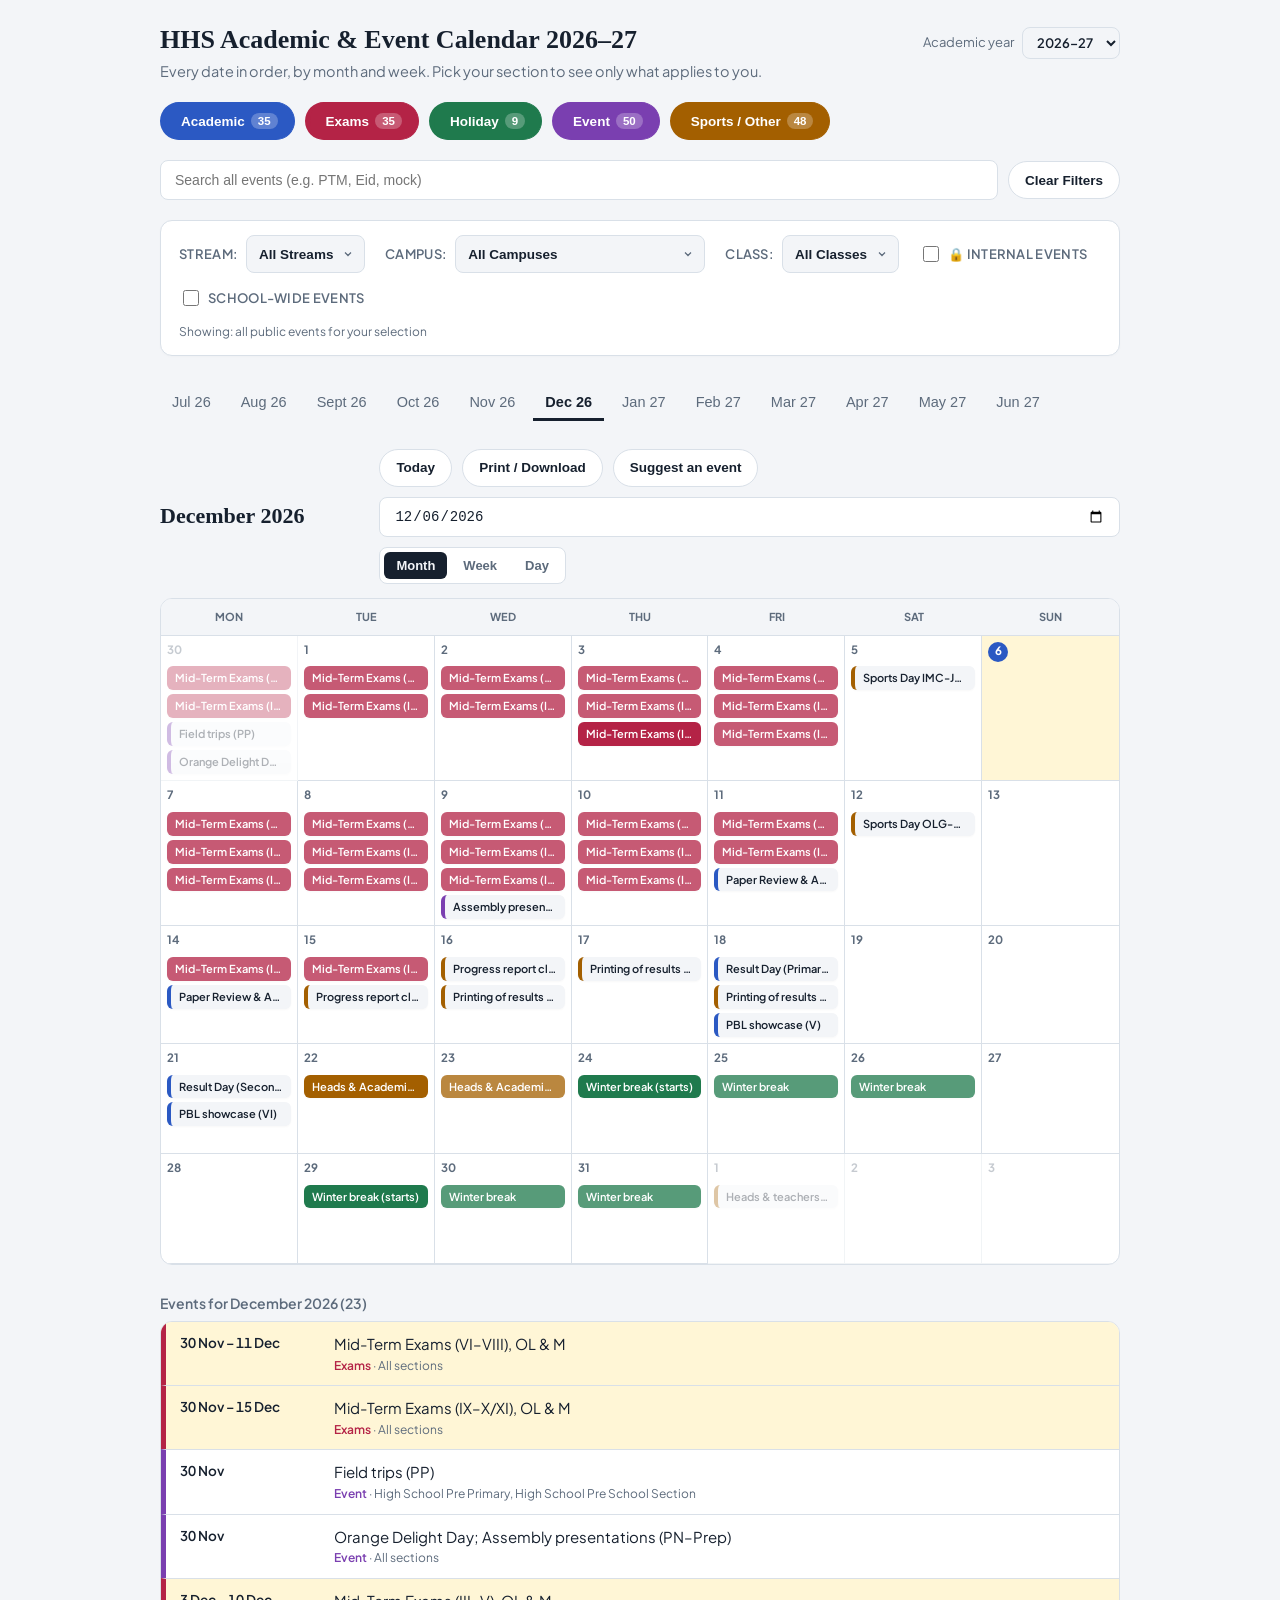
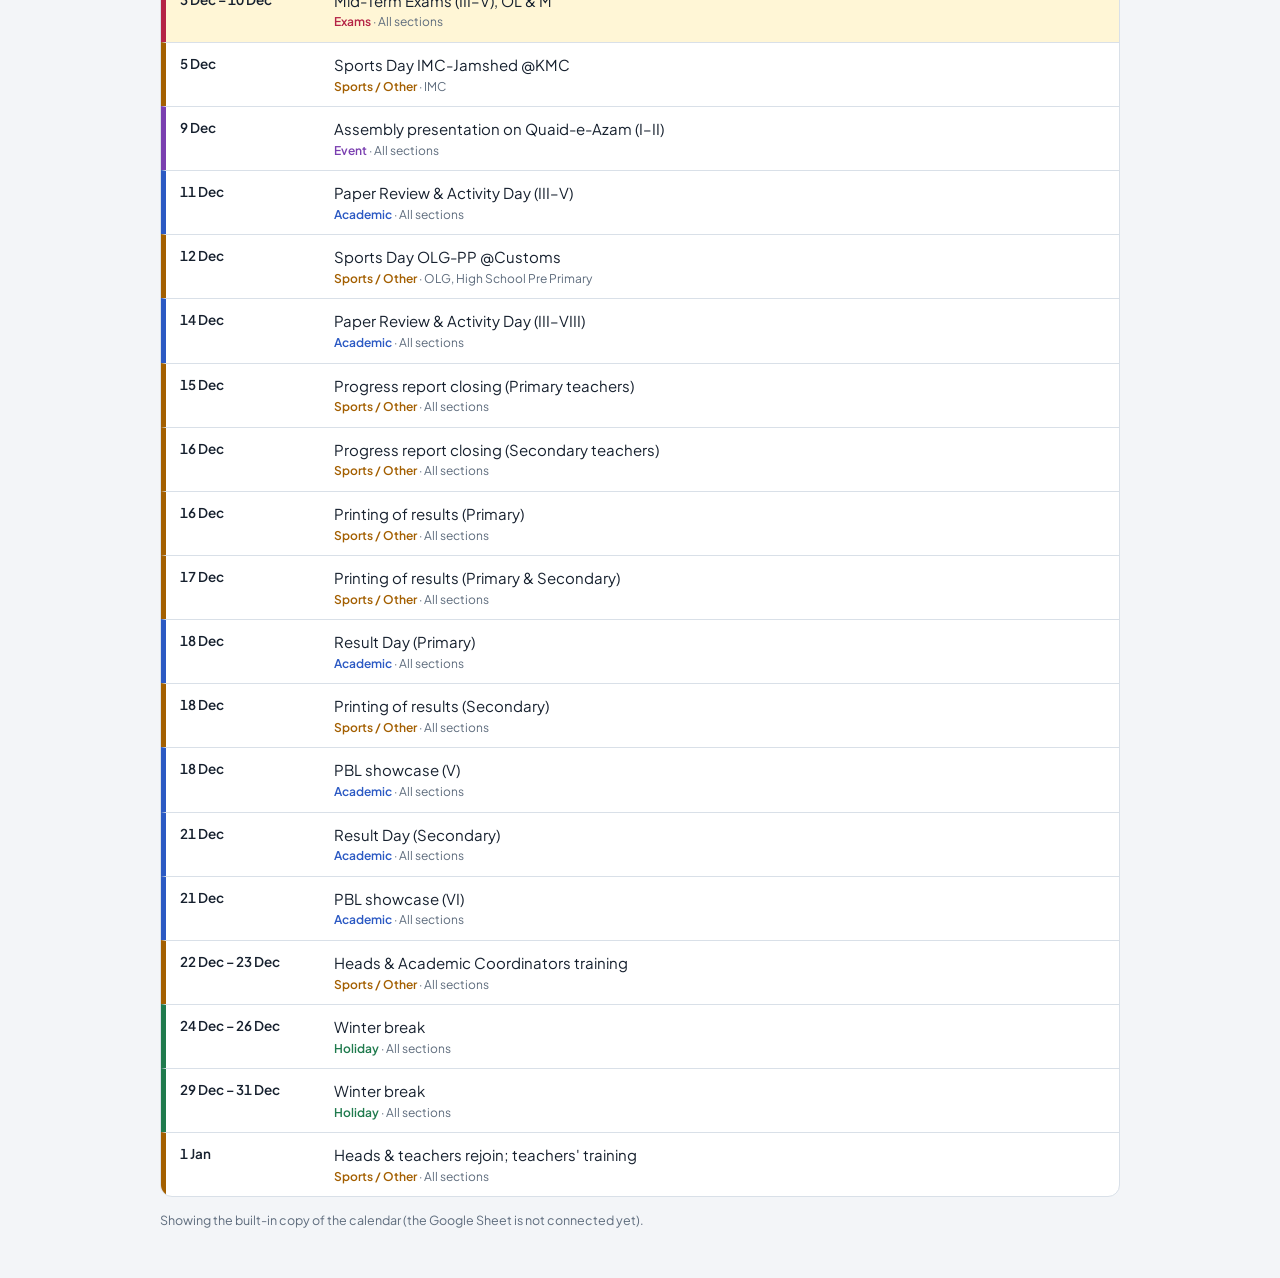
==== commit 844f84e2: "Add files via upload" ====
--- a/index.html
+++ b/index.html
@@ -1,11 +1,11 @@
 <!doctype html>
 <!--
- HHS CALENDAR : FILE MAP (see README.md for the full guide)
+ HHS CALENDAR (Google Sheet edition) : FILE MAP. See README.md for the full guide.
    index.html        this page: the layout (headings, buttons, empty boxes)
-   css/styles.css    PART A  look and feel (colours, sizes)
-   js/app.js         PARTS C-E  the program, in numbered STEPs
-   data/years.js     the list of academic years
-   data/2026-27.js   the events of one year (one file per year). EDIT EVENTS HERE.
+   css/styles.css    look and feel (colours, sizes)
+   js/app.js         the program, in numbered STEPs
+   config.js         YOUR SETTINGS: the Google Sheet link and the optional "Suggest an event" link
+   data/fallback.js  a built-in copy of the events, used only if the sheet cannot be reached
 -->
 <html lang="en">
 <head>
@@ -14,13 +14,9 @@
 <title>HHS Academic & Event Calendar</title>
 <link href="https://fonts.googleapis.com/css2?family=Plus+Jakarta+Sans:wght@400;500;600;700;800&display=swap" rel="stylesheet">
 <link rel="stylesheet" href="css/styles.css">
-<!-- DATA LOADER: picks the academic year (from ?year=2026-27, else the year that contains today's date, else the newest) and loads its data file before the program starts. -->
-<script src="data/years.js"></script>
-<script>
-(function(){var p=new URLSearchParams(location.search).get('year'),t=new Date(),y=t.getMonth()>=6?t.getFullYear():t.getFullYear()-1,L=HHS.years;
-HHS.cur=L.find(function(x){return x.id===p})||L.find(function(x){return x.start===y})||L[L.length-1];
-document.write('<script src="data/'+HHS.cur.file+'"><\/script>')})();
-</script>
+<!-- SETTINGS and the built-in fallback copy of the events (the live events come from your Google Sheet). -->
+<script src="config.js"></script>
+<script src="data/fallback.js"></script>
 </head>
 <!-- PART B: PAGE LAYOUT. These are the visible blocks of the page, from top to bottom: heading, type filter chips, search box, Stream/Campus/Class dropdowns, month tabs, buttons row, calendar grid, event list. Some boxes are empty here (cats, cal, overview) because the program in PART C fills them. -->
 <body>
@@ -59,7 +55,10 @@
       <label>Class:</label>
       <select id="lvSel" class="compact-select"><option value="">All Classes</option></select>
     </div>
-  </div>
+      <div class="filter-item"><label class="chk"><input type="checkbox" id="intChk"> 🔒 Internal events</label></div>
+  <div class="filter-item"><label class="chk" title="Events that do not name a class"><input type="checkbox" id="wideChk"> School-wide events</label></div>
+   <div class="filter-item" style="flex-basis:100%"><span id="viewHint" class="chk-hint"></span></div>
+      </div>
 
   <!-- Sticky Month Navigation Tabs -->
   <div class="tabs" id="monthTabs"></div>
@@ -69,9 +68,8 @@
     <h2 class="month-heading" id="mHeading"></h2>
     <div class="cal-actions">
       <button class="chip" data-act="today">Today</button>
-      <button class="chip" data-act="add">+ Add event</button>
       <button class="chip" data-act="print">Print / Download</button>
-      <button class="chip" data-act="admin">Import / Export events</button>
+      <button class="chip" id="sugBtn" type="button"> Suggest an event </button>
       <input type="date" id="directDatePicker" aria-label="Select direct date">
       <div class="view-picker" id="viewPicker">
         <button class="view-btn active" data-v="month">Month</button>
@@ -86,6 +84,7 @@
 
   <!-- Detailed Event List Overview -->
   <div id="overview"></div>
+  <p class="foot" id="srcNote"></p>
 </main>
 
 <dialog id="dlg"></dialog>
--- a/css/styles.css
+++ b/css/styles.css
@@ -203,3 +203,85 @@
 .titlebar{display:flex;gap:10px 18px;align-items:center;justify-content:space-between;flex-wrap:wrap}
 .yr{font-size:13px;color:var(--mute);display:flex;gap:8px;align-items:center}
 .yr select{font:inherit;font-weight:600;color:var(--ink);background:var(--bg);border:1px solid var(--line);border-radius:8px;padding:6px 10px}
+
+/* ===== INTERNAL EVENTS, SUGGEST BUTTON, SOURCE NOTE ===== */
+.intb{font-size:9.5px;font-weight:700;text-transform:uppercase;letter-spacing:.04em;border:1px solid currentColor;border-radius:4px;padding:0 3px;margin-right:4px;opacity:.85;white-space:nowrap}
+.chip.intchip{border-style:dashed}
+a.chip{text-decoration:none;color:inherit;display:inline-flex;align-items:center}
+.foot{font-size:12.5px;color:var(--mute);margin:14px 0 0}
+body.embed .foot{display:none}
+  .chk{display:flex;gap:6px;align-items:center;font-size:13px;cursor:pointer;white-space:nowrap}
+  .chk input{width:16px;height:16px;accent-color:var(--ink)}
+.chk-hint{font-size:12px;color:var(--mute)}
+/* ===== EVENT SUGGESTION FORM ===== */
+
+.suggest-form {
+  width: 100%;
+}
+
+.suggest-form h3 {
+  margin: 0 0 5px;
+  font-size: 20px;
+  color: var(--ink);
+}
+
+.suggest-form .suggest-intro {
+  margin: 0 0 16px;
+  font-size: 13px;
+  color: var(--mute);
+}
+
+.suggest-form .required {
+  color: var(--X);
+}
+
+.suggest-form .error {
+  display: none;
+  margin: 10px 0;
+  padding: 9px 11px;
+  border-radius: 8px;
+  background: rgba(180, 35, 70, .08);
+  color: var(--X);
+  font-size: 13px;
+}
+
+.suggest-form .success {
+  display: none;
+  margin: 10px 0;
+  padding: 12px;
+  border-radius: 8px;
+  background: rgba(31, 122, 77, .10);
+  color: var(--H);
+  font-size: 13px;
+  font-weight: 600;
+}
+
+.suggest-form .f2 {
+  margin-bottom: 10px;
+}
+
+.suggest-form select,
+.suggest-form input {
+  min-height: 40px;
+}
+
+.suggest-form .acts {
+  margin-top: 16px;
+}
+
+.suggest-submit {
+  background: var(--ink);
+  color: var(--bg);
+  border-color: var(--ink);
+}
+
+.suggest-submit:disabled {
+  opacity: .55;
+  cursor: wait;
+}
+
+@media (max-width: 520px) {
+  .suggest-form .f2 {
+    grid-template-columns: 1fr;
+  }
+}
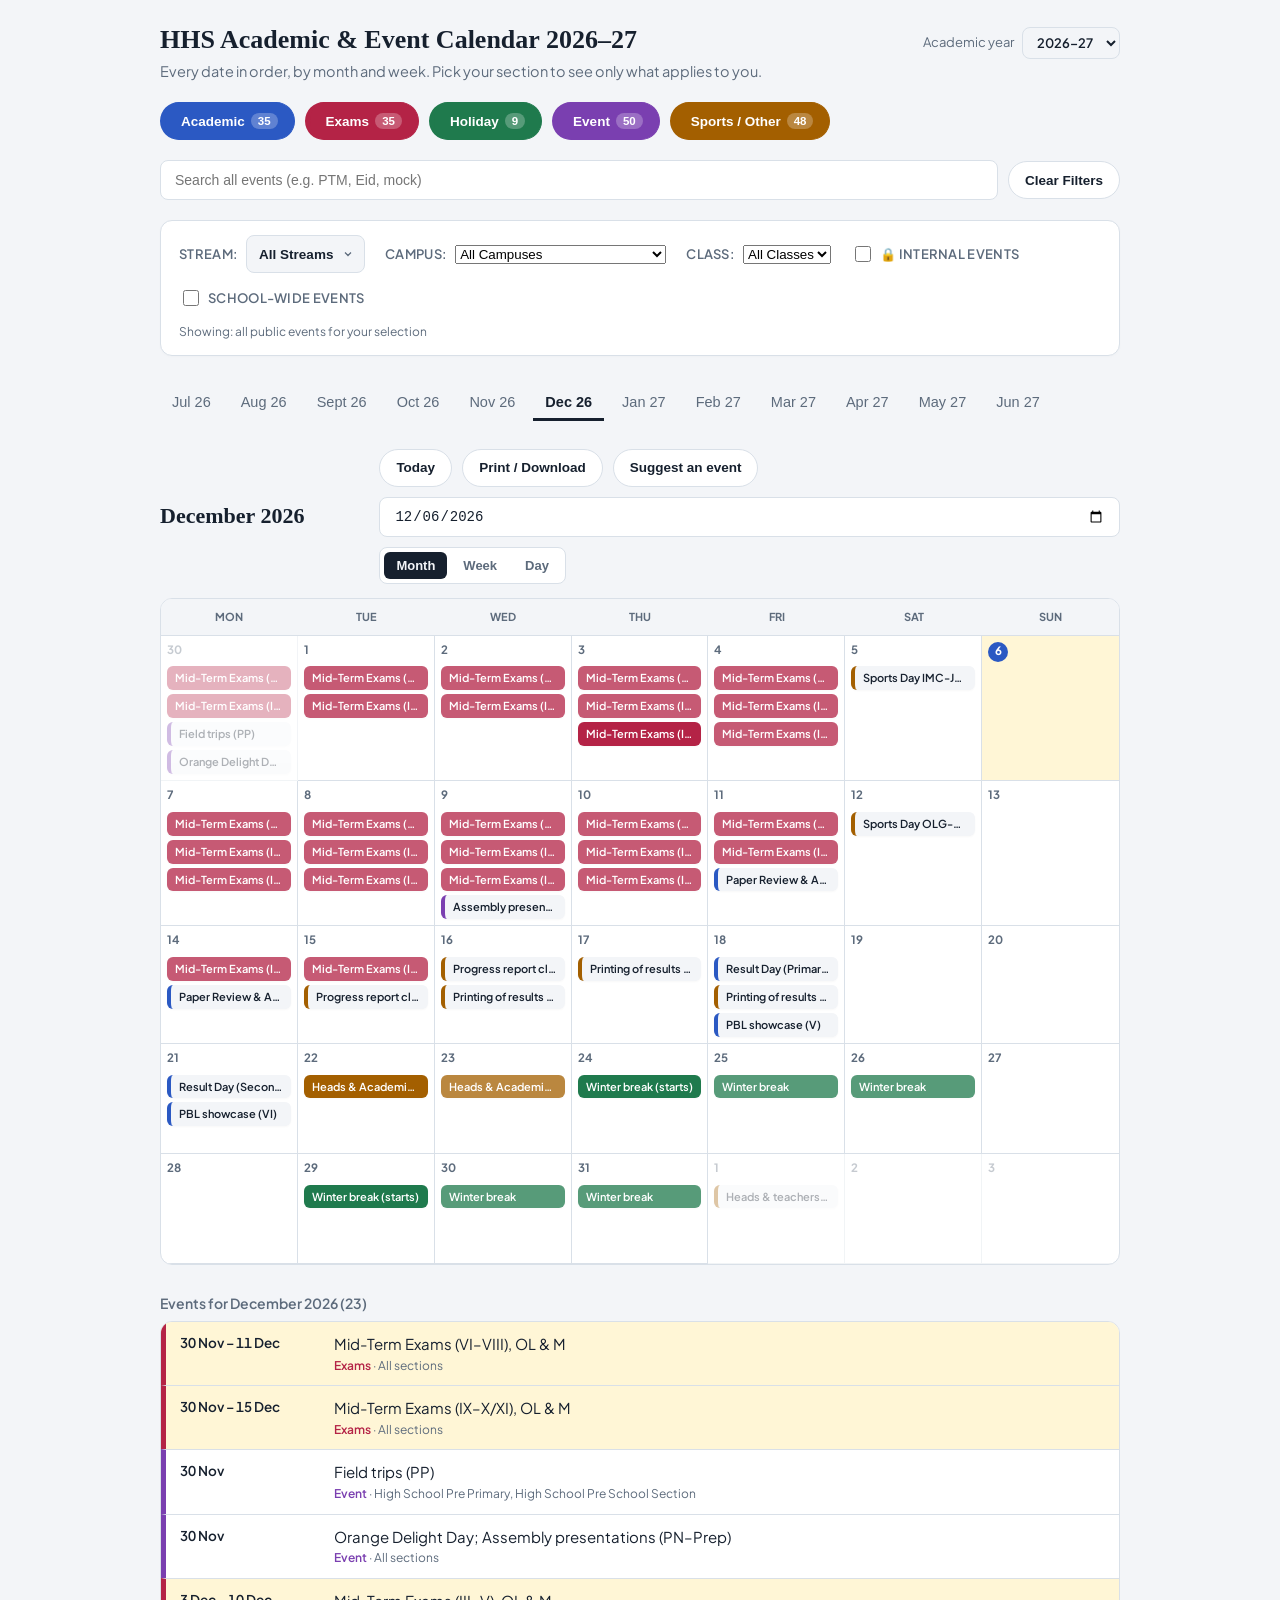
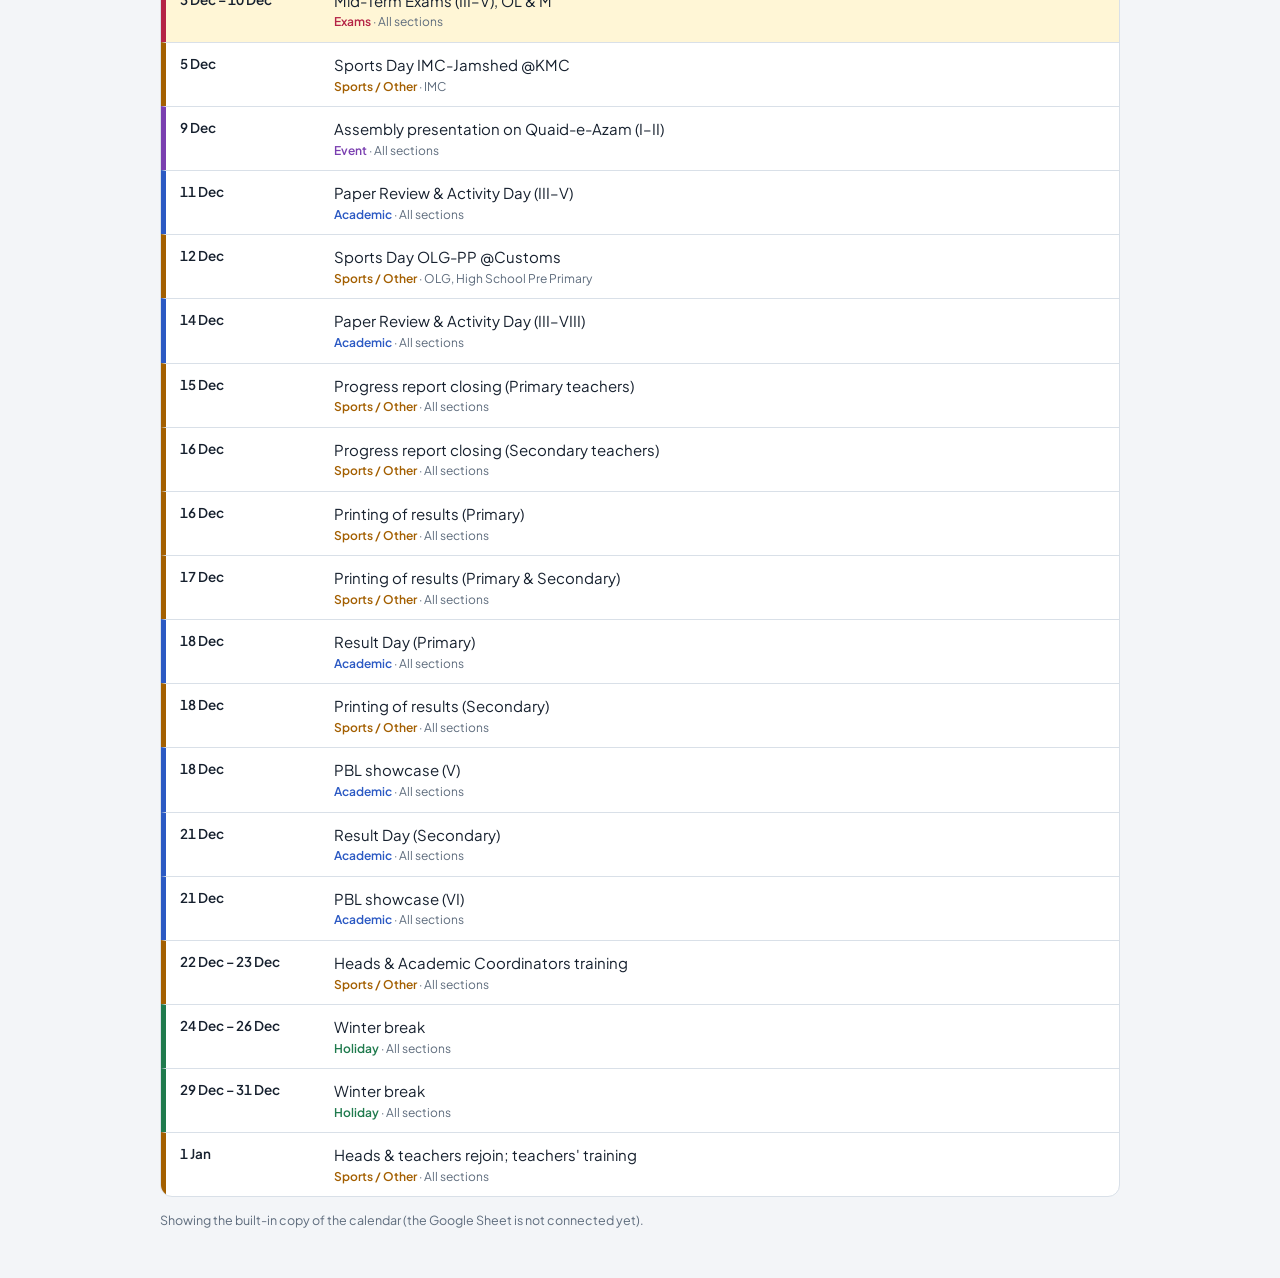
==== commit f96c708c: "index.html" ====
--- a/index.html
+++ b/index.html
@@ -49,11 +49,11 @@
     </div>
     <div class="filter-item">
       <label>Campus:</label>
-      <select id="cpSel" class="compact-select"><option value="">All Campuses</option></select>
+      <select id="cpSel" class="ms"><option value="">All Campuses</option></select>
     </div>
     <div class="filter-item">
       <label>Class:</label>
-      <select id="lvSel" class="compact-select"><option value="">All Classes</option></select>
+      <select id="lvSel" class="ms"><option value="">All Classes</option></select>
     </div>
       <div class="filter-item"><label class="chk"><input type="checkbox" id="intChk"> 🔒 Internal events</label></div>
   <div class="filter-item"><label class="chk" title="Events that do not name a class"><input type="checkbox" id="wideChk"> School-wide events</label></div>
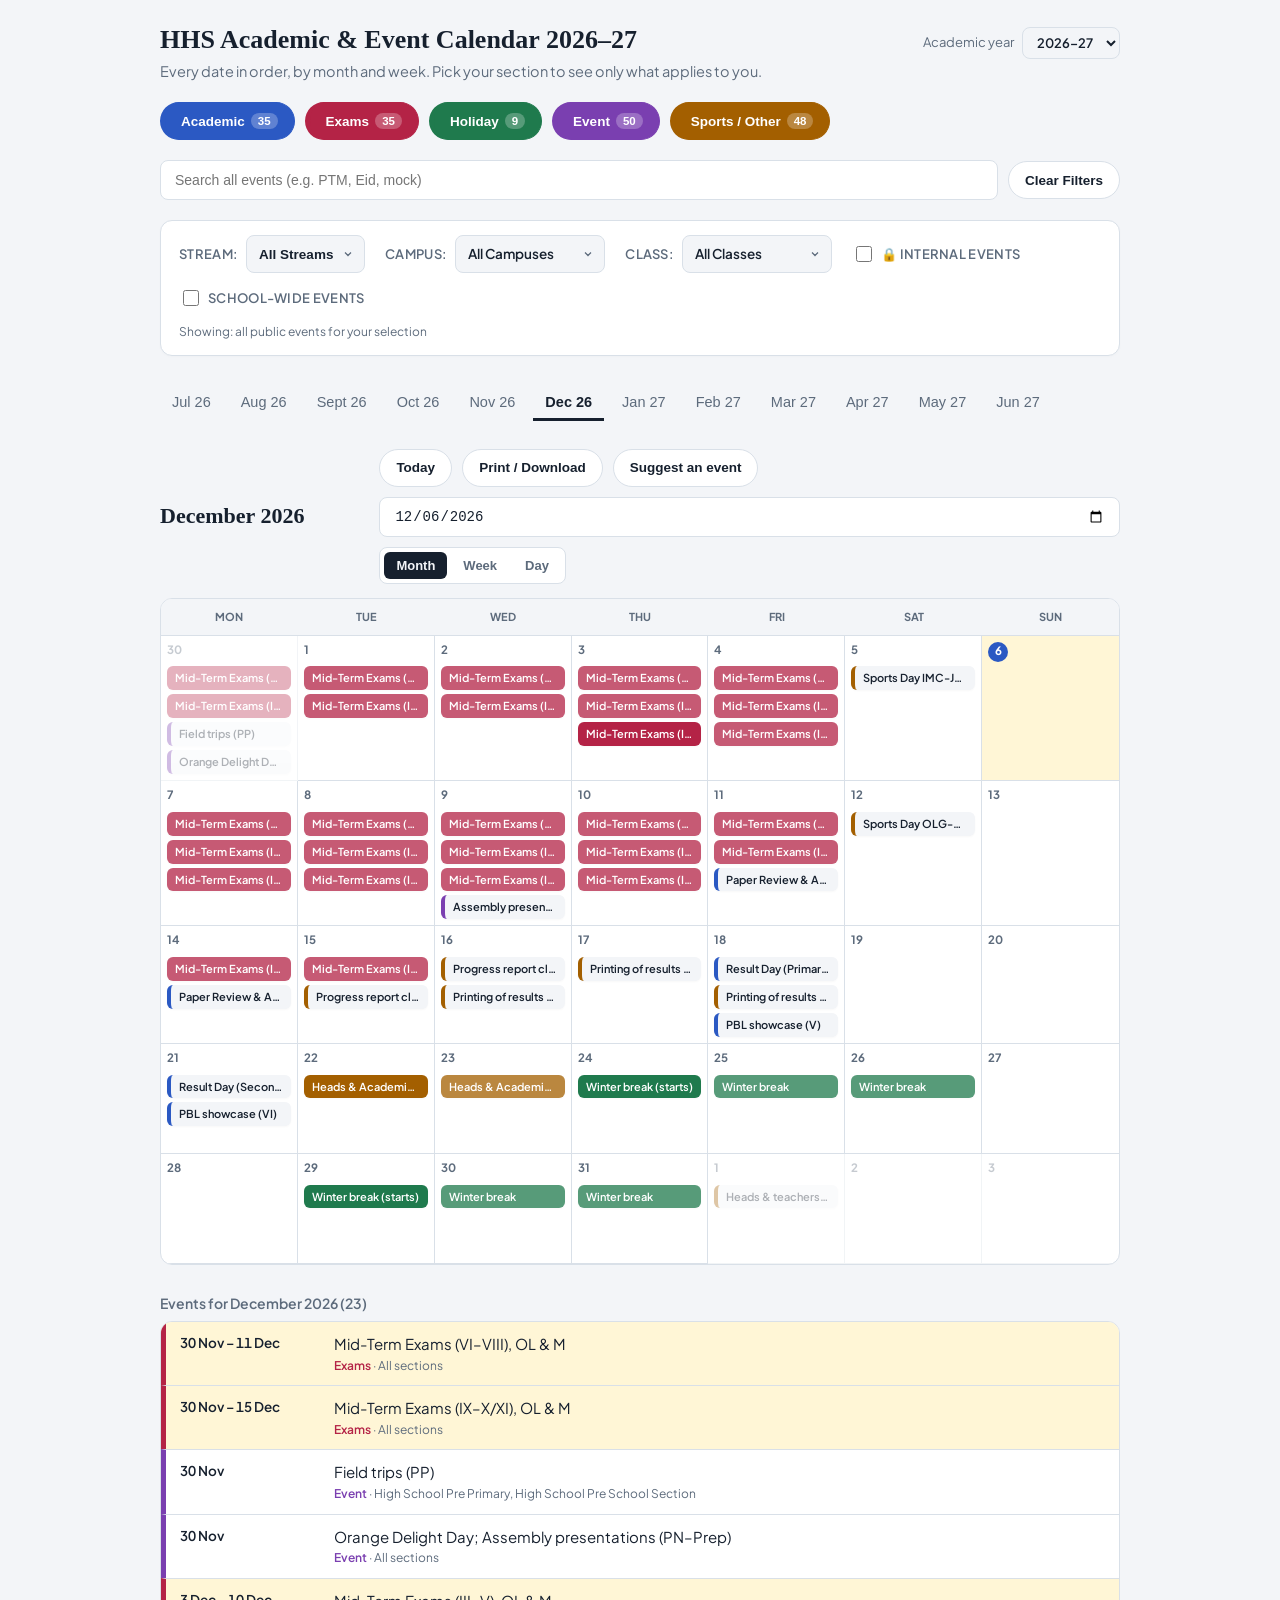
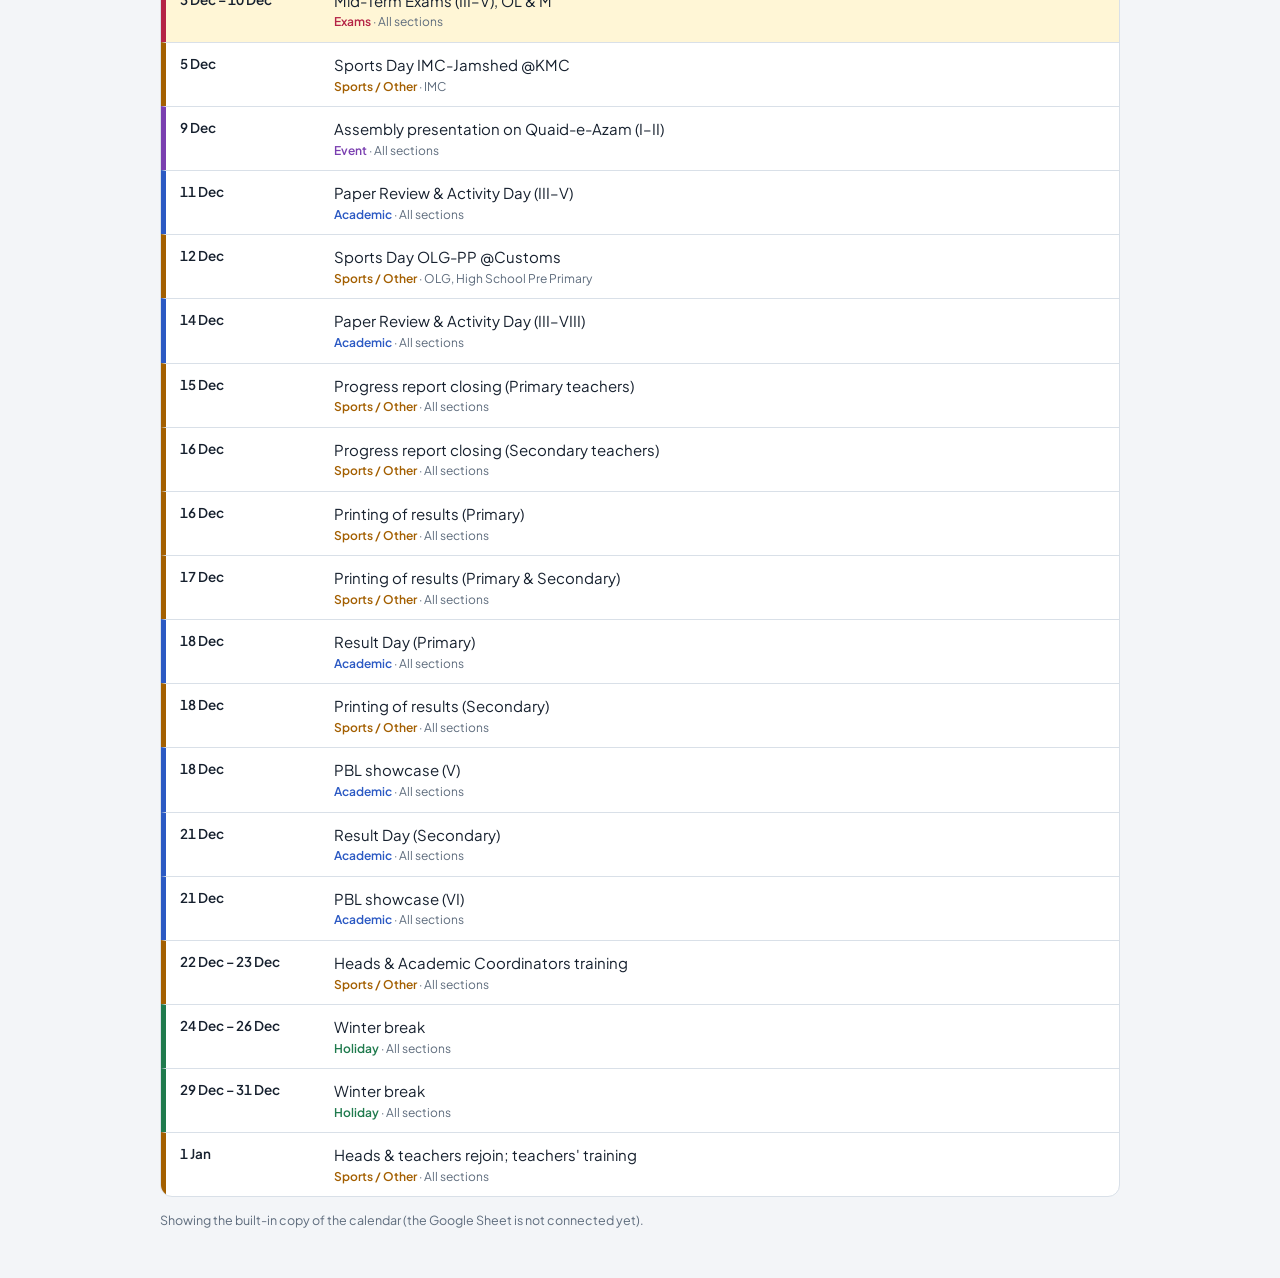
==== commit 3c4b0816: "index.html" ====
--- a/index.html
+++ b/index.html
@@ -49,11 +49,11 @@
     </div>
     <div class="filter-item">
       <label>Campus:</label>
-      <select id="cpSel" class="ms"><option value="">All Campuses</option></select>
+      <div class="ms" id="cpSel"></div>
     </div>
     <div class="filter-item">
       <label>Class:</label>
-      <select id="lvSel" class="ms"><option value="">All Classes</option></select>
+      <div class="ms" id="lvSel"></div>
     </div>
       <div class="filter-item"><label class="chk"><input type="checkbox" id="intChk"> 🔒 Internal events</label></div>
   <div class="filter-item"><label class="chk" title="Events that do not name a class"><input type="checkbox" id="wideChk"> School-wide events</label></div>
--- a/css/styles.css
+++ b/css/styles.css
@@ -279,9 +279,42 @@
   opacity: .55;
   cursor: wait;
 }
+/* ===== MULTI-SELECT DROPDOWN ===== */
+.ms { position: relative; }
+.ms summary {
+  list-style: none; cursor: pointer; min-height: 38px; min-width: 150px; max-width: 260px;
+  display: flex; align-items: center;
+  background: var(--bg); border: 1px solid var(--line); border-radius: 8px;
+  padding: 8px 30px 8px 12px; font-weight: 600; font-size: 13.5px; color: var(--ink);
+  white-space: nowrap; overflow: hidden; text-overflow: ellipsis;
+  background-image: url("data:image/svg+xml,%3Csvg xmlns='http://www.w3.org/2000/svg' width='12' height='12' viewBox='0 0 24 24' fill='none' stroke='%235d6b7c' stroke-width='2.5'%3E%3Cpolyline points='6 9 12 15 18 9'%3E%3C/polyline%3E%3C/svg%3E");
+  background-repeat: no-repeat; background-position: right 10px center;
+}
+.ms summary::-webkit-details-marker { display: none; }
+.ms-panel {
+  position: absolute; top: 100%; left: 0; z-index: 50; min-width: 100%;
+  max-height: 260px; overflow-y: auto; margin-top: 4px; padding: 6px;
+  background: var(--card); border: 1px solid var(--line); border-radius: 10px;
+  box-shadow: 0 8px 24px rgba(0,0,0,.12);
+}
+.ms-panel label,
+.filter-item .ms-panel label {
+  display: flex; gap: 8px; align-items: center; padding: 6px 8px; border-radius: 6px;
+  font-size: 13.5px; font-weight: 500; color: var(--ink); text-transform: none;
+  letter-spacing: 0; cursor: pointer; white-space: nowrap;
+}
+.ms-panel label:hover { background: var(--bg); }
+.ms-panel input[type=checkbox] { width: 16px; height: 16px; accent-color: var(--ink); }
+.ms-clear {
+  display: block; width: 100%; text-align: left; border: 0; background: none;
+  color: var(--mute); font-size: 12.5px; padding: 4px 8px 6px; cursor: pointer; text-decoration: underline;
+}
+/* inside the suggestion pop-up the list sits in the flow, so the dialog doesn't clip it */
+dialog .ms-panel { position: static; box-shadow: none; max-height: 180px; }
+dialog .ms summary { max-width: none; }
 
 @media (max-width: 520px) {
   .suggest-form .f2 {
     grid-template-columns: 1fr;
   }
-}+}
